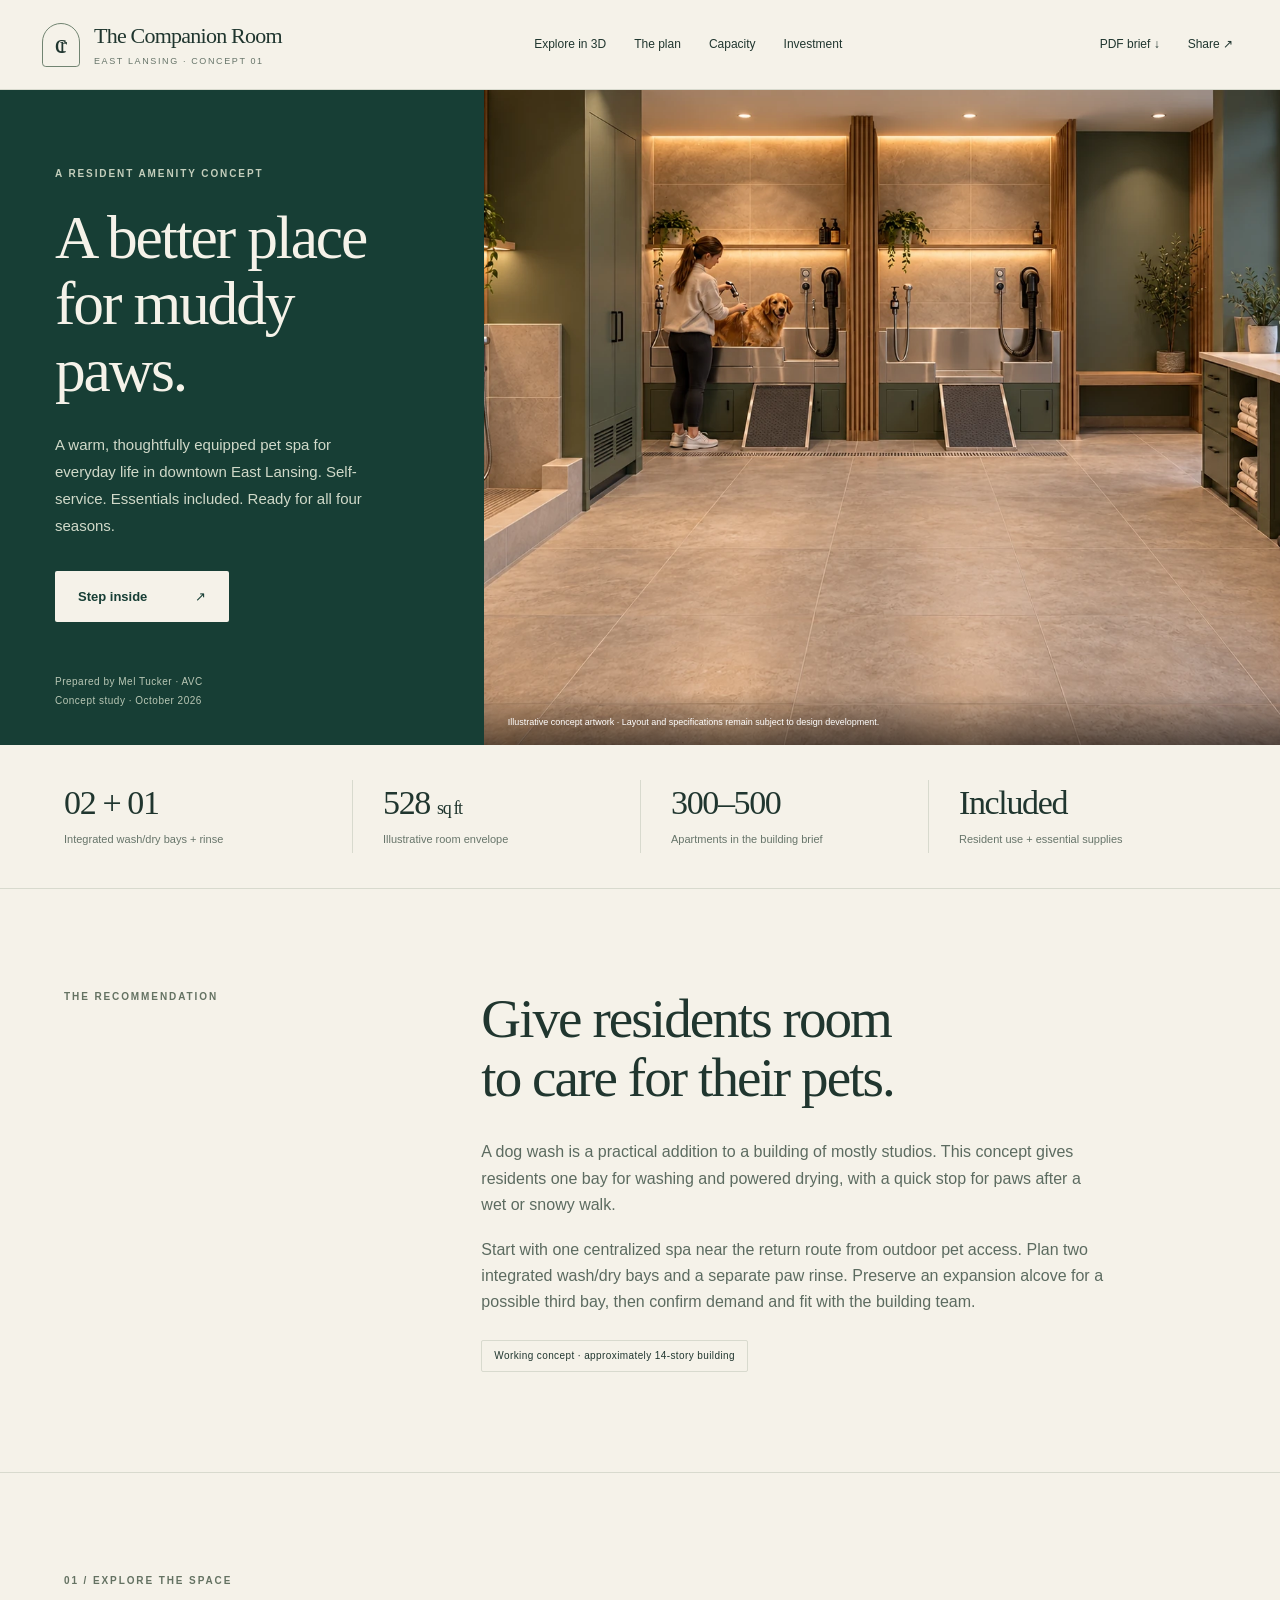
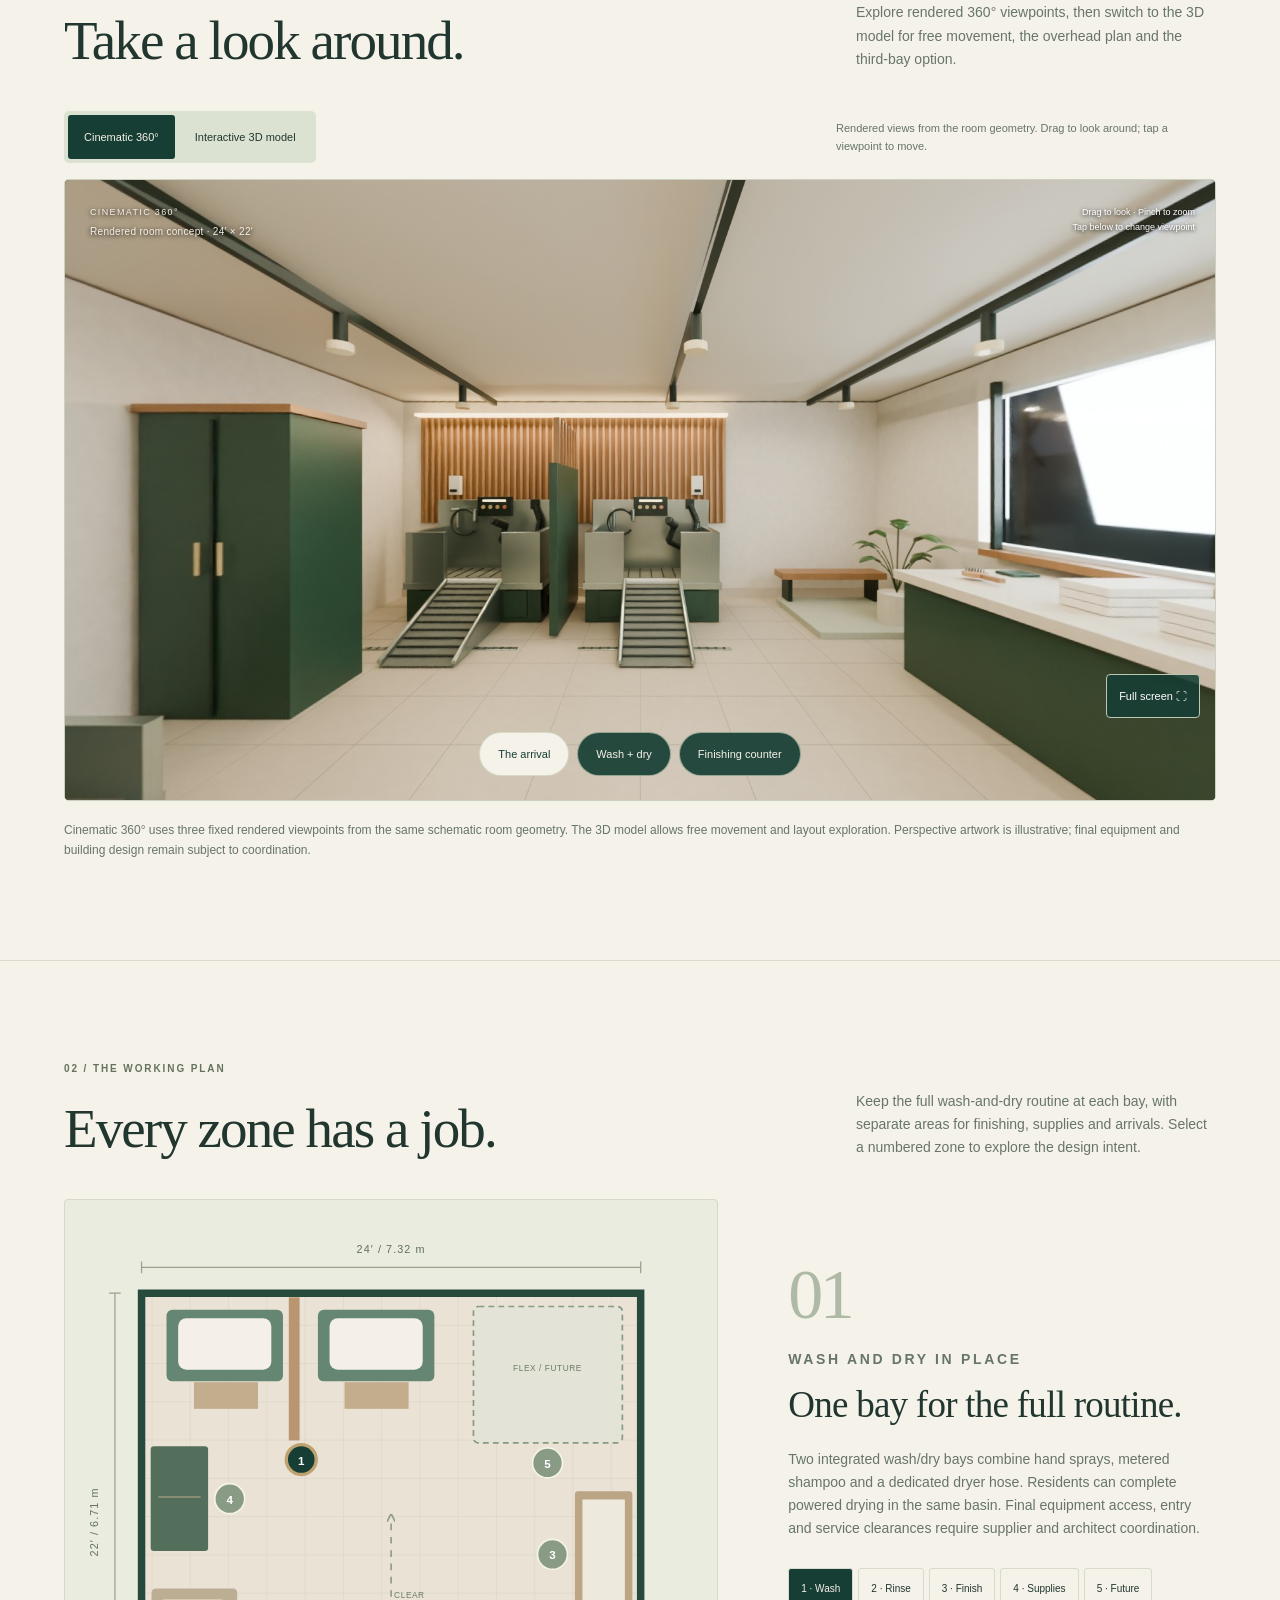
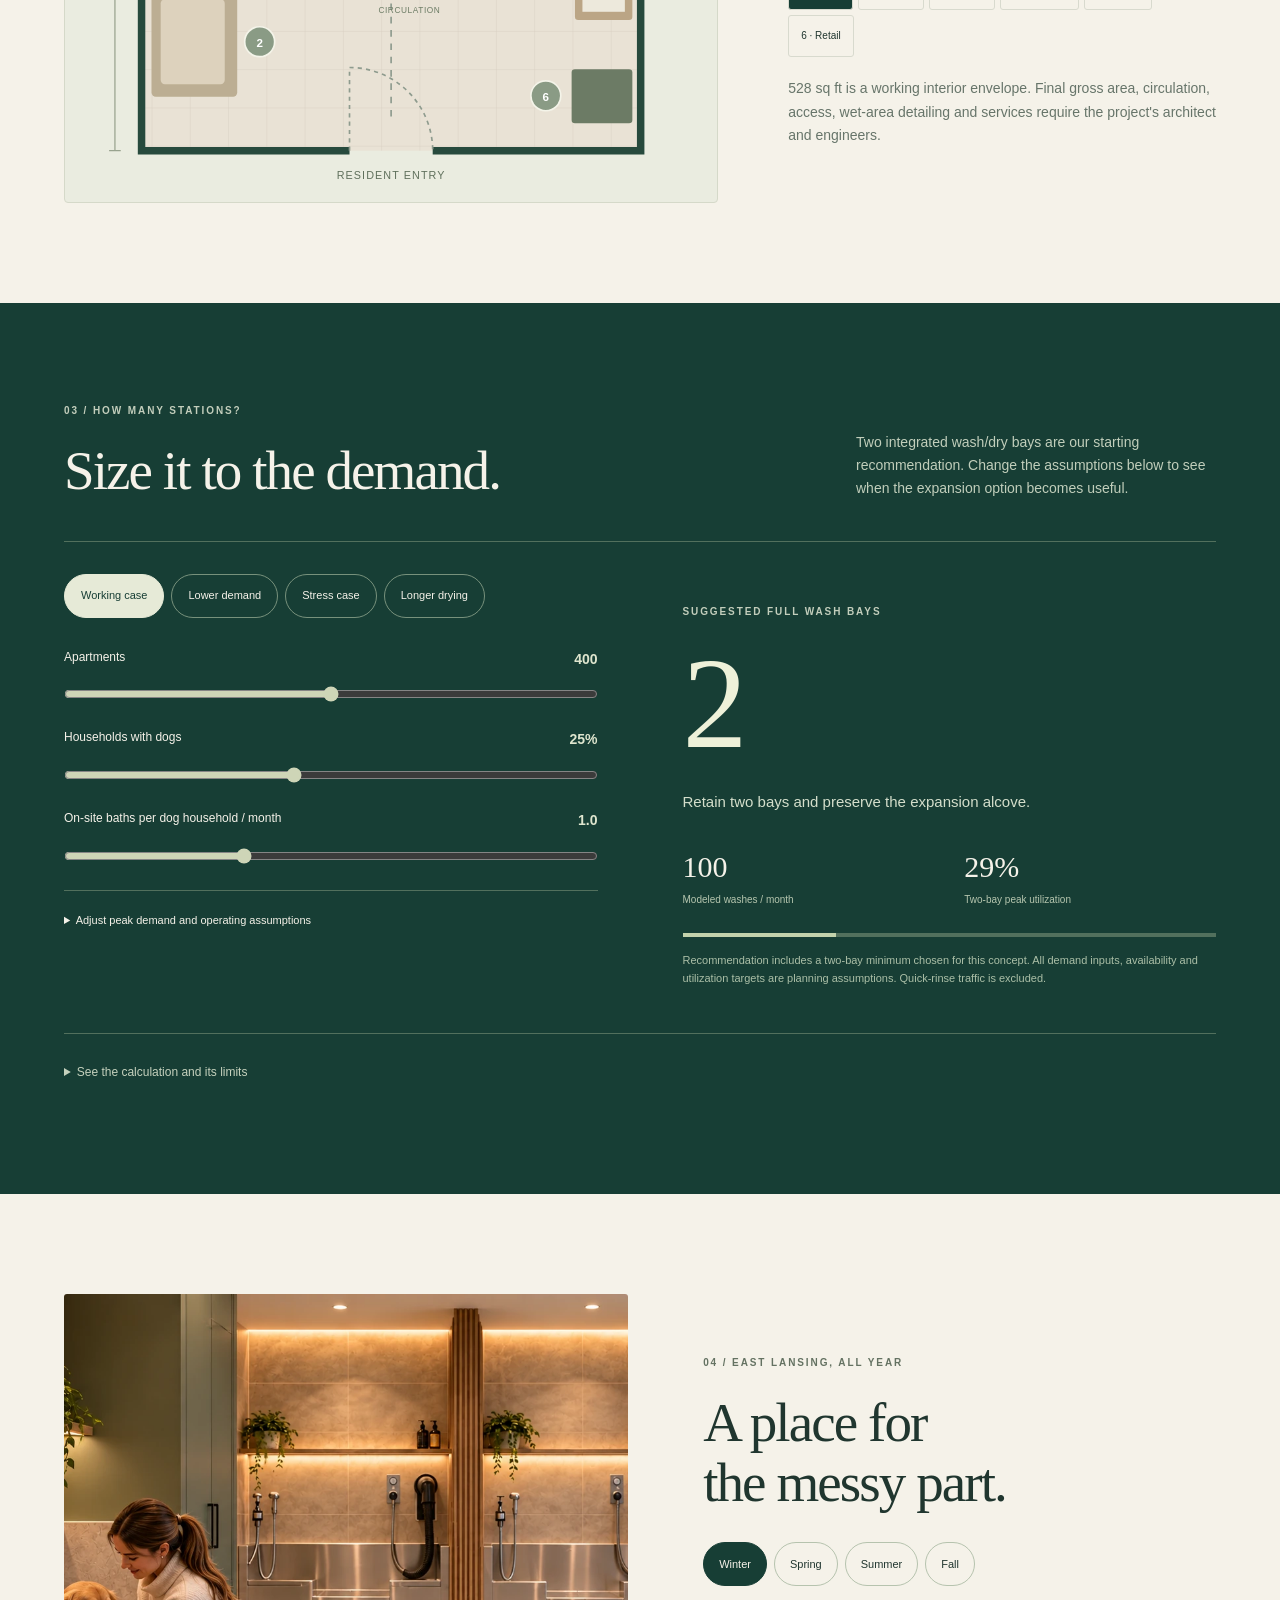
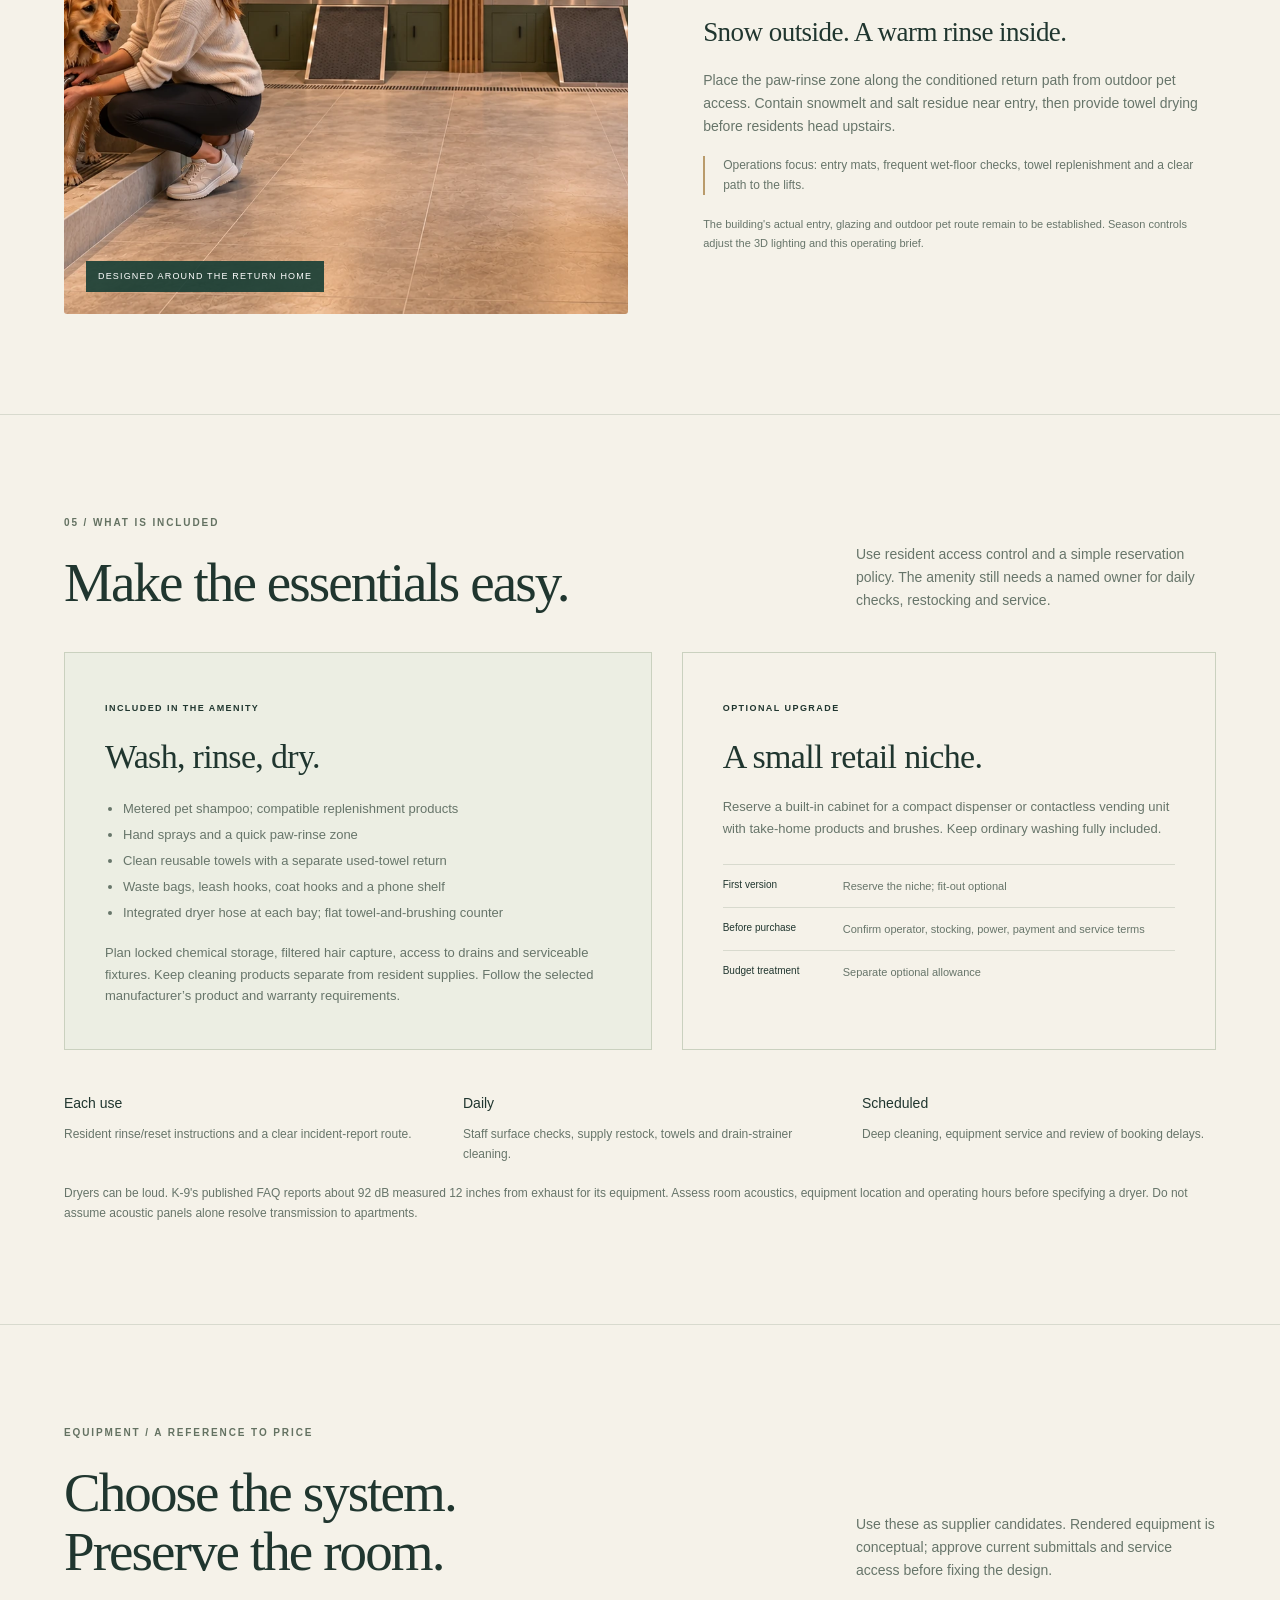
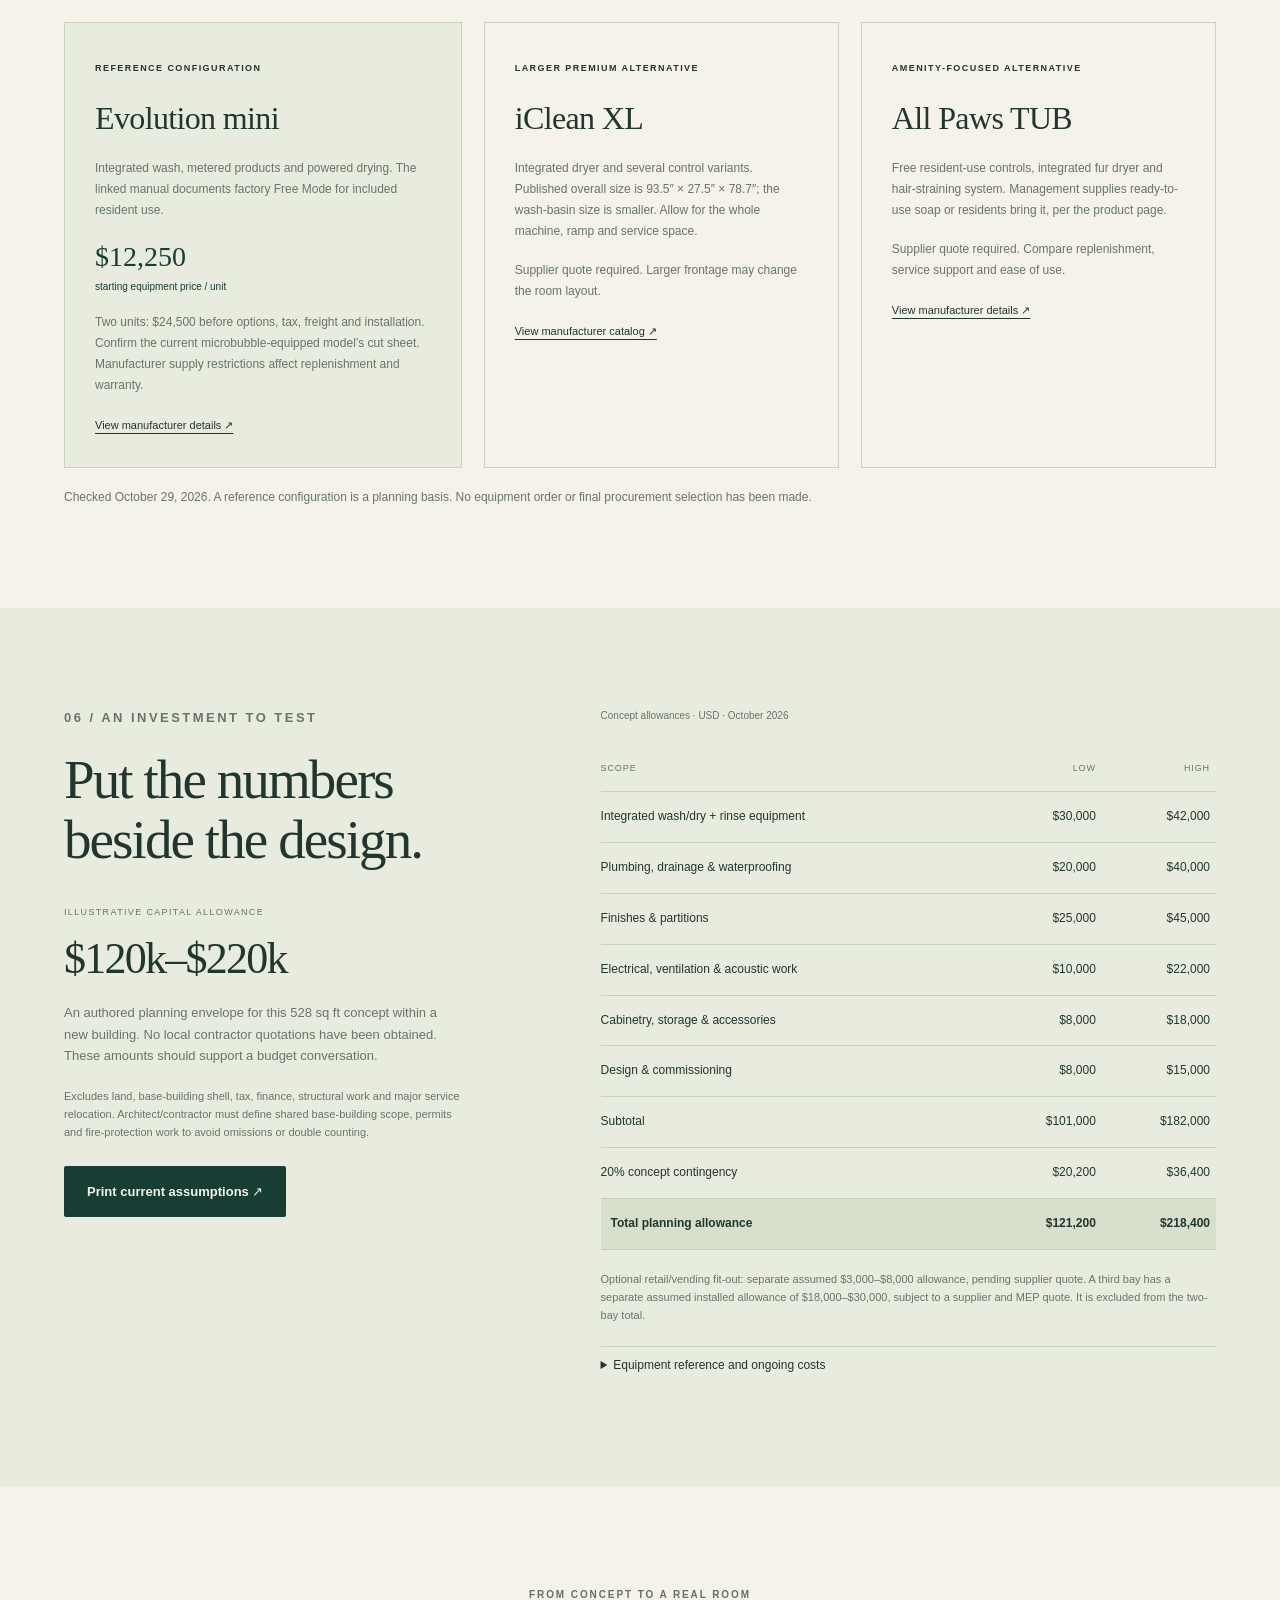
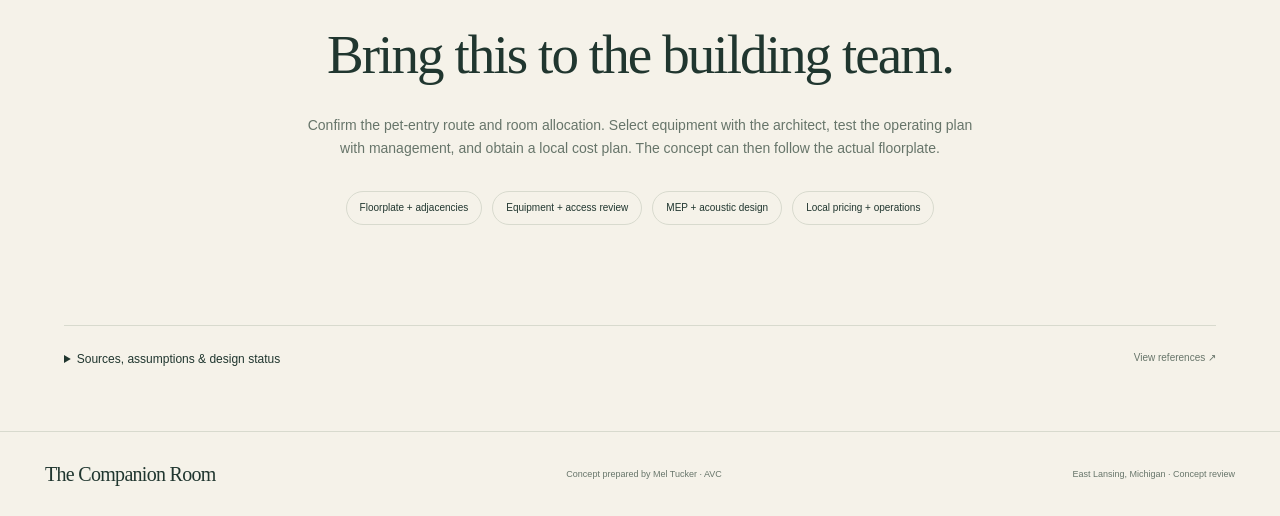
==== index.html @ 199bf1cc "Publish integrated pet-spa concept and cinematic mobile tour [skip ci]" ====
<!doctype html>
<html lang="en">
<head>
  <meta charset="utf-8"><meta name="viewport" content="width=device-width,initial-scale=1">
  <title>The Companion Room | East Lansing pet spa concept</title>
  <meta name="description" content="A premium self-service resident pet spa concept for downtown East Lansing. Explore a 3D room, layout, operating plan and transparent capacity assumptions.">
  <link rel="canonical" href="https://meltckr.github.io/the-companion-room/">
  <meta name="theme-color" content="#173e35">
  <meta property="og:type" content="website">
  <meta property="og:site_name" content="The Companion Room · AVC">
  <meta property="og:title" content="The Companion Room | A premium resident pet spa">
  <meta property="og:description" content="Step inside an East Lansing pet-spa concept. Explore the cinematic tour, integrated wash-and-dry bays, amenities and investment plan.">
  <meta property="og:url" content="https://meltckr.github.io/the-companion-room/">
  <meta property="og:image" content="https://meltckr.github.io/the-companion-room/assets/companion-room-og.jpg">
  <meta property="og:image:secure_url" content="https://meltckr.github.io/the-companion-room/assets/companion-room-og.jpg">
  <meta property="og:image:type" content="image/jpeg">
  <meta property="og:image:width" content="1200">
  <meta property="og:image:height" content="630">
  <meta property="og:image:alt" content="The Companion Room: a premium resident pet spa, with a warm forest-green and stone interior concept. Prepared by Mel Tucker, AVC.">
  <meta name="twitter:card" content="summary_large_image">
  <meta name="twitter:title" content="The Companion Room | A premium resident pet spa">
  <meta name="twitter:description" content="A cinematic tour of a premium East Lansing pet-spa concept. Integrated wash-and-dry, thoughtful amenities and a clear investment plan.">
  <meta name="twitter:image" content="https://meltckr.github.io/the-companion-room/assets/companion-room-og.jpg">
  <meta name="twitter:image:alt" content="The Companion Room pet-spa concept by Mel Tucker, AVC.">
  <link rel="icon" href="data:image/svg+xml,%3Csvg xmlns='http://www.w3.org/2000/svg' viewBox='0 0 32 32'%3E%3Crect width='32' height='32' rx='8' fill='%23173e35'/%3E%3Cpath d='M8 23Q16 5 24 23' fill='none' stroke='%23f5f2e9' stroke-width='3'/%3E%3C/svg%3E">
  <link rel="stylesheet" href="style.css"><script type="module" src="app.mjs"></script>
</head>
<body>
<a class="skip" href="#main">Skip to content</a>
<header class="masthead"><a class="brand" href="#"><span class="brand-icon" aria-hidden="true">c<span>r</span></span><span>The Companion Room<small>EAST LANSING · CONCEPT 01</small></span></a><nav aria-label="Main"><a href="#tour">Explore in 3D</a><a href="#layout">The plan</a><a href="#capacity">Capacity</a><a href="#investment">Investment</a></nav><div class="header-actions"><a class="plain pdf-link" href="The-Companion-Room-Concept-Brief.pdf" download>PDF brief ↓</a><button class="plain share-action" type="button">Share ↗</button></div></header>
<main id="main">
<section class="hero" aria-labelledby="hero-title"><div class="hero-copy"><p class="eyebrow light">A RESIDENT AMENITY CONCEPT</p><h1 id="hero-title">A better place<br>for muddy paws.</h1><p class="hero-description">A warm, thoughtfully equipped pet spa for everyday life in downtown East Lansing. Self-service. Essentials included. Ready for all four seasons.</p><a class="button cream" href="#tour">Step inside <span aria-hidden="true">↗</span></a><p class="hero-foot">Prepared by Mel Tucker · AVC<br>Concept study · October 2026</p></div><figure class="hero-image"><img src="assets/spa-hero-v2.webp" alt="Illustrative pet spa interior with two wash bays, a low paw rinse, forest-green cabinets and a separate towel-and-brushing counter." fetchpriority="high"><figcaption>Illustrative concept artwork · Layout and specifications remain subject to design development.</figcaption></figure></section>
<section class="facts" aria-label="Concept at a glance"><div><strong>02 + 01</strong><span>Integrated wash/dry bays + rinse</span></div><div><strong>528 <small>sq ft</small></strong><span>Illustrative room envelope</span></div><div><strong>300–500</strong><span>Apartments in the building brief</span></div><div><strong>Included</strong><span>Resident use + essential supplies</span></div></section>
<section class="intro section"><p class="eyebrow">THE RECOMMENDATION</p><div><h2>Give residents room<br>to care for their pets.</h2><p>A dog wash is a practical addition to a building of mostly studios. This concept gives residents one bay for washing and powered drying, with a quick stop for paws after a wet or snowy walk.</p><p>Start with one centralized spa near the return route from outdoor pet access. Plan two integrated wash/dry bays and a separate paw rinse. Preserve an expansion alcove for a possible third bay, then confirm demand and fit with the building team.</p><span class="tag">Working concept · approximately 14-story building</span></div></section>
<section class="tour-section section" id="tour" aria-labelledby="tour-title"><div class="section-heading"><div><p class="eyebrow">01 / EXPLORE THE SPACE</p><h2 id="tour-title">Take a look around.</h2></div><p>Explore rendered 360° viewpoints, then switch to the 3D model for free movement, the overhead plan and the third-bay option.</p></div><div class="tour-mode-header"><div class="quality-buttons" role="group" aria-label="Tour mode"><button class="active" data-quality="cinematic" aria-pressed="true">Cinematic 360°</button><button data-quality="model" aria-pressed="false">Interactive 3D model</button></div><p id="mode-explanation">Rendered views from the room geometry. Drag to look around; tap a viewpoint to move.</p></div><div class="viewer-shell"><div class="cinema-wrap"><canvas id="cinema-canvas" tabindex="0" aria-label="Cinematic 360-degree room panorama. Drag or use focused arrow keys to look around. Select a viewpoint to move to another rendered location."></canvas><div class="cinema-status" id="cinema-status" role="status">Rendering a first impression…</div><div class="cinema-stamp">CINEMATIC 360°<span>Rendered room concept · 24′ × 22′</span></div><span class="cinema-note">Drag to look · Pinch to zoom<br>Tap below to change viewpoint</span><div class="cinema-controls" role="group" aria-label="Rendered viewpoint"><button class="active" data-cinema-view="entrance" aria-pressed="true">The arrival</button><button data-cinema-view="wash" aria-pressed="false">Wash + dry</button><button data-cinema-view="dry" aria-pressed="false">Finishing counter</button></div><button class="cinema-fullscreen" id="cinema-fullscreen">Full screen ⛶</button></div><div class="viewer-toolbar hidden"><div class="view-buttons" role="group" aria-label="Camera view"><button class="active" data-view="overview" aria-pressed="true">Room overview</button><button data-view="entrance" aria-pressed="false">Step inside</button><button data-view="wash" aria-pressed="false">Wash bays</button><button data-view="dry" aria-pressed="false">Towel counter</button><button data-view="plan" aria-pressed="false">Overhead</button></div><button id="save-view" class="viewer-save" disabled>Save view ↓</button></div><div class="canvas-wrap hidden"><canvas id="spa-canvas" tabindex="0" aria-label="Interactive pet spa model. Drag to orbit in overview; select Step inside for an interior view. With canvas focused, use arrow keys or W A S D to move in interior mode." aria-describedby="viewer-help"></canvas><div class="viewer-status" id="viewer-status" role="status">Preparing your room…</div><div class="walk-controls hidden" role="group" aria-label="Move inside the room"><button data-walk="ArrowUp" aria-label="Move forward">↑</button><button data-walk="ArrowLeft" aria-label="Move left">←</button><button data-walk="ArrowDown" aria-label="Move backward">↓</button><button data-walk="ArrowRight" aria-label="Move right">→</button></div><div class="model-stamp">LIVE 3D CONCEPT<span>24′ × 22′ · geometry study</span></div><div class="viewer-hint" id="viewer-help">Drag to look · Scroll to zoom · Interior: focus model, then arrow keys / WASD</div></div><div class="viewer-footer hidden"><label class="toggle"><input type="checkbox" id="future-bay"><span>Explore a third wash bay</span></label><span id="bay-note">Two integrated bays + flexible expansion alcove</span><button id="fullscreen" class="plain">Full screen ⛶</button></div></div><p class="fine">Cinematic 360° uses three fixed rendered viewpoints from the same schematic room geometry. The 3D model allows free movement and layout exploration. Perspective artwork is illustrative; final equipment and building design remain subject to coordination.</p></section>
<section class="section plan-section" id="layout"><div class="section-heading"><div><p class="eyebrow">02 / THE WORKING PLAN</p><h2>Every zone has a job.</h2></div><p>Keep the full wash-and-dry routine at each bay, with separate areas for finishing, supplies and arrivals. Select a numbered zone to explore the design intent.</p></div><div class="plan-grid"><div class="plan-frame"><svg id="floorplan" viewBox="0 0 760 700" role="img" aria-labelledby="plan-title plan-desc"><title id="plan-title">Concept plan: 24 feet wide by 22 feet deep</title><desc id="plan-desc">Two integrated wash/dry bays at the back, reserve third bay back right, paw rinse front left, cleaning cabinet left middle, towel-and-brushing counter right middle and optional retail niche front right. Entrance centered at front. Dimensions are conceptual.</desc><defs><pattern id="tiles" width="46" height="46" patternUnits="userSpaceOnUse"><rect width="46" height="46" fill="#e9e2d5"/><path d="M46 0H0V46" fill="none" stroke="#d6cebf" stroke-width="1"/></pattern><marker id="arrow" viewBox="0 0 10 10" refX="5" refY="5" markerWidth="5" markerHeight="5" orient="auto-start-reverse"><path d="M0 0L10 5L0 10" fill="none" stroke="#8e9b8e" stroke-width="2"/></marker></defs><path d="M80 69H680M80 62V76M680 62V76" class="dimension"/><text x="380" y="52" text-anchor="middle" class="dim-text">24′  /  7.32 m</text><path d="M48 100V650M41 100H55M41 650H55" class="dimension"/><text transform="translate(28 375) rotate(-90)" text-anchor="middle" class="dim-text">22′  /  6.71 m</text><rect x="80" y="100" width="600" height="550" fill="url(#tiles)"/><path d="M330 650H80V100H680V650H430" fill="none" stroke="#274a3d" stroke-width="9"/><path d="M330 650V550A100 100 0 0 1 430 650" fill="none" stroke="#8e9b8e" stroke-width="2" stroke-dasharray="5 5"/><text x="380" y="684" text-anchor="middle" class="dim-text">RESIDENT ENTRY</text>
<g class="zone selected" data-zone="wash" tabindex="0" role="button" aria-label="Zone 1, two full wash bays"><rect x="110" y="120" width="140" height="86" rx="7" fill="#668674"/><rect x="124" y="130" width="112" height="62" rx="10" fill="#f4f0e7"/><rect x="292" y="120" width="140" height="86" rx="7" fill="#668674"/><rect x="306" y="130" width="112" height="62" rx="10" fill="#f4f0e7"/><rect x="257" y="105" width="13" height="172" fill="#ba9670"/><rect x="143" y="207" width="77" height="32" fill="#c4ad8d"/><rect x="324" y="207" width="77" height="32" fill="#c4ad8d"/><circle cx="272" cy="300" r="18"/><text x="272" y="306">1</text></g>
<g class="zone" data-zone="future" tabindex="0" role="button" aria-label="Zone 5, flexible alcove or future third bay"><rect id="future-plan" x="479" y="116" width="179" height="164" rx="6" fill="#e3e4d7" stroke="#879a82" stroke-width="2" stroke-dasharray="7 5"/><text class="plan-label" x="568" y="193">FLEX / FUTURE</text><circle cx="568" cy="304" r="18"/><text x="568" y="310">5</text></g>
<g class="zone" data-zone="supplies" tabindex="0" role="button" aria-label="Zone 4, locked cleaning and supplies"><rect x="91" y="284" width="69" height="126" rx="4" fill="#536f5c"/><path d="M100 345H151" stroke="#cfb793"/><circle cx="186" cy="347" r="18"/><text x="186" y="353">4</text></g>
<g class="zone" data-zone="rinse" tabindex="0" role="button" aria-label="Zone 2, low paw rinse near entry"><rect x="92" y="455" width="103" height="130" rx="5" fill="#bcae93"/><rect x="103" y="468" width="77" height="102" rx="5" fill="#ddd2bd"/><circle cx="222" cy="519" r="18"/><text x="222" y="525">2</text></g>
<g class="zone" data-zone="dry" tabindex="0" role="button" aria-label="Zone 3, towel and brushing counter"><rect x="601" y="338" width="69" height="155" rx="4" fill="#bba585"/><rect x="610" y="348" width="51" height="135" fill="#ede9dc"/><circle cx="574" cy="414" r="18"/><text x="574" y="420">3</text></g>
<g class="zone" data-zone="retail" tabindex="0" role="button" aria-label="Zone 6, optional supplies retail niche"><rect x="597" y="552" width="73" height="65" rx="4" fill="#6c7b65"/><circle cx="566" cy="584" r="18"/><text x="566" y="590">6</text></g><path d="M380 609V370" stroke="#8e9b8e" stroke-width="2" stroke-dasharray="8 8" marker-end="url(#arrow)"/><text class="plan-label" x="402" y="467">CLEAR</text><text class="plan-label" x="402" y="485">CIRCULATION</text></svg></div><div class="zone-description" aria-live="polite"><span id="zone-number" class="large-number">01</span><p class="eyebrow" id="zone-kicker">WASH AND DRY IN PLACE</p><h3 id="zone-title">One bay for the full routine.</h3><p id="zone-body">Two integrated wash/dry bays combine hand sprays, metered shampoo and a dedicated dryer hose. Residents can complete powered drying in the same basin. Final equipment access, entry and service clearances require supplier and architect coordination.</p><div class="zone-selectors" role="group" aria-label="Explore plan zones"><button class="active" data-zone-button="wash" aria-pressed="true">1 · Wash</button><button data-zone-button="rinse" aria-pressed="false">2 · Rinse</button><button data-zone-button="dry" aria-pressed="false">3 · Finish</button><button data-zone-button="supplies" aria-pressed="false">4 · Supplies</button><button data-zone-button="future" aria-pressed="false">5 · Future</button><button data-zone-button="retail" aria-pressed="false">6 · Retail</button></div><p class="fine">528 sq ft is a working interior envelope. Final gross area, circulation, access, wet-area detailing and services require the project's architect and engineers.</p></div></div></section>
<section class="capacity-section section" id="capacity"><div class="section-heading"><div><p class="eyebrow light">03 / HOW MANY STATIONS?</p><h2>Size it to the demand.</h2></div><p>Two integrated wash/dry bays are our starting recommendation. Change the assumptions below to see when the expansion option becomes useful.</p></div><div class="calculator"><div class="inputs"><div class="scenario-buttons" role="group" aria-label="Demand scenarios"><button class="active" data-scenario="base" aria-pressed="true">Working case</button><button data-scenario="low" aria-pressed="false">Lower demand</button><button data-scenario="stress" aria-pressed="false">Stress case</button><button data-scenario="long" aria-pressed="false">Longer drying</button></div><label>Apartments <output for="units" id="units-value">400</output><input id="units" type="range" min="300" max="500" step="10" value="400"></label><label>Households with dogs <output for="dogShare" id="dogShare-value">25%</output><input id="dogShare" type="range" min="10" max="45" step="1" value="25"></label><label>On-site baths per dog household / month <output for="baths" id="baths-value">1.0</output><input id="baths" type="range" min="0.5" max="2" step="0.1" value="1"></label><details><summary>Adjust peak demand and operating assumptions</summary><label>Occupied cycle: wash + dry + reset <output for="cycle" id="cycle-value">45 min</output><input id="cycle" type="range" min="25" max="75" step="5" value="45"></label><label>Wash-and-dry sessions within peak hours <output for="peakShare" id="peakShare-value">60%</output><input id="peakShare" type="range" min="30" max="90" step="5" value="60"></label><label>Peak hours per week <output for="peakHours" id="peakHours-value">20 hr</output><input id="peakHours" type="range" min="8" max="30" step="1" value="20"></label><label>Equipment availability during peak hours <output for="availability" id="availability-value">90%</output><input id="availability" type="range" min="60" max="100" step="5" value="90"></label><label>Planning utilization ceiling <output for="target" id="target-value">80%</output><input id="target" type="range" min="60" max="90" step="5" value="80"></label></details></div><div class="calc-result" aria-live="polite"><p class="eyebrow light">SUGGESTED FULL WASH BAYS</p><strong id="result-bays">2</strong><p id="result-note">Retain two bays and preserve the expansion alcove.</p><div class="result-metrics"><div><b id="result-monthly">100</b><span>Modeled washes / month</span></div><div><b id="result-utilization">29%</b><span>Two-bay peak utilization</span></div></div><div class="util-track"><span id="util-fill"></span></div><p class="calc-caveat">Recommendation includes a two-bay minimum chosen for this concept. All demand inputs, availability and utilization targets are planning assumptions. Quick-rinse traffic is excluded.</p></div></div><details class="math"><summary>See the calculation and its limits</summary><p>Monthly washes = apartments × dog-household share × on-site baths per dog household. Peak washes = monthly washes × peak share. The starting 45-minute cycle assumes 15 minutes of washing, 20 of drying and 10 of arrival/reset. These are adjustable assumptions. Per-bay effective peak slots = 4.345 weeks/month × peak hours/week × 60 ÷ occupied minutes × availability. Bay count = peak washes ÷ effective slots ÷ chosen utilization ceiling, rounded up, with a two-bay concept minimum.</p><p>This is a capacity sensitivity model. It does not predict queues, arrival bursts, booking behavior, paw-rinse demand, multiple-dog patterns or resident adoption. Review pet policy and comparable property usage, then track booking delays after opening. No authoritative apartment-to-wash-bay ratio was identified in the sources reviewed.</p></details></section>
<section class="section seasons" id="seasons"><div class="season-image"><img src="assets/spa-detail-v2.webp" alt="Illustrative close-up of the winter paw-rinse zone and nearby supplies." loading="lazy" onerror="this.src='assets/spa-hero-v2.webp';this.onerror=null"><span class="image-label">DESIGNED AROUND THE RETURN HOME</span></div><div class="season-copy"><p class="eyebrow">04 / EAST LANSING, ALL YEAR</p><h2>A place for<br>the messy part.</h2><div class="season-buttons" role="group" aria-label="Season"><button class="active" data-season="winter" aria-pressed="true">Winter</button><button data-season="spring" aria-pressed="false">Spring</button><button data-season="summer" aria-pressed="false">Summer</button><button data-season="fall" aria-pressed="false">Fall</button></div><div aria-live="polite"><h3 id="season-title">Snow outside. A warm rinse inside.</h3><p id="season-body">Place the paw-rinse zone along the conditioned return path from outdoor pet access. Contain snowmelt and salt residue near entry, then provide towel drying before residents head upstairs.</p><p id="season-operation" class="season-operation">Operations focus: entry mats, frequent wet-floor checks, towel replenishment and a clear path to the lifts.</p></div><p class="fine">The building's actual entry, glazing and outdoor pet route remain to be established. Season controls adjust the 3D lighting and this operating brief.</p></div></section>
<section class="section operating" id="operations"><div class="section-heading"><div><p class="eyebrow">05 / WHAT IS INCLUDED</p><h2>Make the essentials easy.</h2></div><p>Use resident access control and a simple reservation policy. The amenity still needs a named owner for daily checks, restocking and service.</p></div><div class="operating-grid"><article class="included"><span class="label">INCLUDED IN THE AMENITY</span><h3>Wash, rinse, dry.</h3><ul><li>Metered pet shampoo; compatible replenishment products</li><li>Hand sprays and a quick paw-rinse zone</li><li>Clean reusable towels with a separate used-towel return</li><li>Waste bags, leash hooks, coat hooks and a phone shelf</li><li>Integrated dryer hose at each bay; flat towel-and-brushing counter</li></ul><p>Plan locked chemical storage, filtered hair capture, access to drains and serviceable fixtures. Keep cleaning products separate from resident supplies. Follow the selected manufacturer’s product and warranty requirements.</p></article><article class="optional"><span class="label">OPTIONAL UPGRADE</span><h3>A small retail niche.</h3><p>Reserve a built-in cabinet for a compact dispenser or contactless vending unit with take-home products and brushes. Keep ordinary washing fully included.</p><dl><div><dt>First version</dt><dd>Reserve the niche; fit-out optional</dd></div><div><dt>Before purchase</dt><dd>Confirm operator, stocking, power, payment and service terms</dd></div><div><dt>Budget treatment</dt><dd>Separate optional allowance</dd></div></dl></article></div><div class="operations-strip"><div><b>Each use</b><p>Resident rinse/reset instructions and a clear incident-report route.</p></div><div><b>Daily</b><p>Staff surface checks, supply restock, towels and drain-strainer cleaning.</p></div><div><b>Scheduled</b><p>Deep cleaning, equipment service and review of booking delays.</p></div></div><p class="fine">Dryers can be loud. K-9's published FAQ reports about 92 dB measured 12 inches from exhaust for its equipment. Assess room acoustics, equipment location and operating hours before specifying a dryer. Do not assume acoustic panels alone resolve transmission to apartments.</p></section>
<section class="section equipment" id="equipment"><div class="section-heading"><div><p class="eyebrow">EQUIPMENT / A REFERENCE TO PRICE</p><h2>Choose the system.<br>Preserve the room.</h2></div><p>Use these as supplier candidates. Rendered equipment is conceptual; approve current submittals and service access before fixing the design.</p></div><div class="equipment-grid"><article class="reference"><span class="label">REFERENCE CONFIGURATION</span><h3>Evolution mini</h3><p>Integrated wash, metered products and powered drying. The linked manual documents factory Free Mode for included resident use.</p><p class="equipment-price">$12,250 <small>starting equipment price / unit</small></p><p>Two units: $24,500 before options, tax, freight and installation. Confirm the current microbubble-equipped model’s cut sheet. Manufacturer supply restrictions affect replenishment and warranty.</p><a href="https://evolutiondogwash.com/models-and-pricing/models/mini-series/" target="_blank" rel="noopener">View manufacturer details ↗</a></article><article><span class="label">LARGER PREMIUM ALTERNATIVE</span><h3>iClean XL</h3><p>Integrated dryer and several control variants. Published overall size is 93.5″ × 27.5″ × 78.7″; the wash-basin size is smaller. Allow for the whole machine, ramp and service space.</p><p>Supplier quote required. Larger frontage may change the room layout.</p><a href="https://icleandogwash.com/gfx/pdf/iClean_Dog_Wash_Catalog.pdf" target="_blank" rel="noopener">View manufacturer catalog ↗</a></article><article><span class="label">AMENITY-FOCUSED ALTERNATIVE</span><h3>All Paws TUB</h3><p>Free resident-use controls, integrated fur dryer and hair-straining system. Management supplies ready-to-use soap or residents bring it, per the product page.</p><p>Supplier quote required. Compare replenishment, service support and ease of use.</p><a href="https://allpawspetwash.com/apw-option-c.html" target="_blank" rel="noopener">View manufacturer details ↗</a></article></div><p class="fine">Checked October 29, 2026. A reference configuration is a planning basis. No equipment order or final procurement selection has been made.</p></section>
<section class="section investment" id="investment"><div class="investment-intro"><p class="eyebrow">06 / AN INVESTMENT TO TEST</p><h2>Put the numbers<br>beside the design.</h2><p class="allowance-label">ILLUSTRATIVE CAPITAL ALLOWANCE</p><p class="investment-number">$120k–$220k</p><p>An authored planning envelope for this 528 sq ft concept within a new building. No local contractor quotations have been obtained. These amounts should support a budget conversation.</p><p class="fine">Excludes land, base-building shell, tax, finance, structural work and major service relocation. Architect/contractor must define shared base-building scope, permits and fire-protection work to avoid omissions or double counting.</p><button class="button green print">Print current assumptions ↗</button></div><div class="investment-table"><table><caption>Concept allowances · USD · October 2026</caption><thead><tr><th scope="col">Scope</th><th scope="col">Low</th><th scope="col">High</th></tr></thead><tbody><tr><th scope="row">Integrated wash/dry + rinse equipment</th><td>$30,000</td><td>$42,000</td></tr><tr><th scope="row">Plumbing, drainage & waterproofing</th><td>$20,000</td><td>$40,000</td></tr><tr><th scope="row">Finishes & partitions</th><td>$25,000</td><td>$45,000</td></tr><tr><th scope="row">Electrical, ventilation & acoustic work</th><td>$10,000</td><td>$22,000</td></tr><tr><th scope="row">Cabinetry, storage & accessories</th><td>$8,000</td><td>$18,000</td></tr><tr><th scope="row">Design & commissioning</th><td>$8,000</td><td>$15,000</td></tr><tr class="subtotal"><th scope="row">Subtotal</th><td>$101,000</td><td>$182,000</td></tr><tr><th scope="row">20% concept contingency</th><td>$20,200</td><td>$36,400</td></tr><tr class="total"><th scope="row">Total planning allowance</th><td>$121,200</td><td>$218,400</td></tr></tbody></table><p class="fine">Optional retail/vending fit-out: separate assumed $3,000–$8,000 allowance, pending supplier quote. A third bay has a separate assumed installed allowance of $18,000–$30,000, subject to a supplier and MEP quote. It is excluded from the two-bay total.</p><details><summary>Equipment reference and ongoing costs</summary><p>Evolution lists the mini at $12,250 starting equipment price when checked October 29, 2026. Two reference units start at $24,500 before options, freight, tax or installation. The $30,000–$42,000 equipment allowance also reserves an assumed amount for paw rinse and accessories. Obtain a complete supplier quotation.</p><p>Illustrative monthly operating scenario: 20 incremental staff hours × $30 loaded hourly cost = $600; consumables $200; laundry $150; utilities/service reserve $150. Total $1,100/month, or $2.75 per apartment at 400 units. Every input is an assumption; obtain staffing and service quotes. Supplies and laundering are recurrent obligations.</p></details></div></section>
<section class="section next"><p class="eyebrow">FROM CONCEPT TO A REAL ROOM</p><h2>Bring this to the building team.</h2><p>Confirm the pet-entry route and room allocation. Select equipment with the architect, test the operating plan with management, and obtain a local cost plan. The concept can then follow the actual floorplate.</p><div class="next-tags"><span>Floorplate + adjacencies</span><span>Equipment + access review</span><span>MEP + acoustic design</span><span>Local pricing + operations</span></div></section>
<section class="sources section"><details><summary>Sources, assumptions & design status <span>View references ↗</span></summary><div class="source-content"><p>Research checked October 29, 2026. The building facts come from the project brief and remain unverified. Station count, room area, costs, use patterns and proposed features are concept recommendations or assumptions.</p><ol><li><a href="https://roemanayunkapts.com/amenities/pet-friendly/" target="_blank" rel="noopener">The Roe at Manayunk — official pet amenities</a>. Precedent for distinct washing and grooming/drying functions.</li><li><a href="https://evolutiondogwash.com/models-and-pricing/models/mini-series/" target="_blank" rel="noopener">Evolution mini — reference integrated system</a>. Starting equipment price $12,250; integrated dryer and microbubble technology. Factory-warranty terms require manufacturer-approved supply products. Obtain a current quotation.</li><li><a href="https://evolutiondogwash.com/wp-content/uploads/2024/03/mini-Owners-Manual-final-March-2024-R-4.1-.pdf" target="_blank" rel="noopener">Evolution mini — March 2024 manual</a>. The linked manual documents Free Mode, nominal 66″ × 54″ × 24″ cabinet dimensions and a suggested 7′ × 7′ operating space. Its utility requirements apply to that product. Manual connection details require manufacturer confirmation.</li><li><a href="https://k-9dryers.com/pages/get-support" target="_blank" rel="noopener">K-9 Dryers — official support FAQ</a>. Manufacturer noise measurement and installation considerations.</li><li><a href="https://www.cityofeastlansing.com/1013/Snow-Removal" target="_blank" rel="noopener">City of East Lansing — snow removal</a>. Local snow/ice management context.</li><li><a href="https://www.access-board.gov/ada/guides/chapter-3-clear-floor-or-ground-space-and-turning-space/" target="_blank" rel="noopener">U.S. Access Board — clear floor and turning space</a>. General design reference; applicable scoping and complete compliance require professional review.</li><li><a href="https://icleandogwash.com/gfx/pdf/iClean_Dog_Wash_Catalog.pdf" target="_blank" rel="noopener">iClean manufacturer catalog</a>. XL overall dimensions 93.5″ × 27.5″ × 78.7″; basin dimensions are smaller. Confirm the complete variant and footprint.</li><li><a href="https://allpawspetwash.com/apw-option-c.html" target="_blank" rel="noopener">All Paws TUB–Amenity</a>. Free resident-use configuration, dryer and hair straining; obtain a current equipment quote.</li></ol><p>The 3D model, plan and images communicate a concept. They are unsuitable for permitting or construction. Equipment geometry and animal entry ramps are schematic; final equipment selection must resolve accessible operating positions, entry, service access and clearances. AI-generated perspective artwork may vary from the dimensional model in details.</p></div></details></section>
</main><footer><a class="brand" href="#">The Companion Room</a><span>Concept prepared by Mel Tucker · AVC</span><span>East Lansing, Michigan · Concept review</span></footer>
<div class="toast" id="share-status" role="status" aria-live="polite"></div>
</body></html>
---- style.css ----
@charset "UTF-8";
:root{--cream:#f5f2e9;--white:#fffcf5;--green:#173e35;--ink:#20362f;--muted:#67756a;--line:#d8dace;--gold:#b99b6b;--serif:Georgia,'Times New Roman',serif;--sans:-apple-system,BlinkMacSystemFont,'Segoe UI',sans-serif}*{box-sizing:border-box}html{scroll-behavior:smooth;scroll-padding-top:88px}body{margin:0;background:var(--cream);color:var(--ink);font:16px/1.65 var(--sans)}button,input{font:inherit}button,a,input{ -webkit-tap-highlight-color:transparent}button{cursor:pointer}a{color:inherit}button:focus-visible,a:focus-visible,input:focus-visible,summary:focus-visible,.zone:focus-visible,canvas:focus-visible{outline:3px solid #c49c53;outline-offset:5px}button:disabled{opacity:.45;cursor:default}h1,h2,h3,p,figure{margin:0}h1,h2,h3{font-family:var(--serif);font-weight:400;line-height:1.08;letter-spacing:-.035em}h2{font-size:clamp(36px,4.3vw,62px)}h3{font-size:31px;letter-spacing:-.02em}p+p{margin-top:18px}.eyebrow{font-size:10px;letter-spacing:.19em;font-weight:650;margin-bottom:23px;color:#647262;line-height:1.5}.eyebrow.light{color:#c3cebc}.fine{font-size:12px;line-height:1.65;color:var(--muted);margin-top:20px}.section{max-width:1440px;padding:100px 64px;margin:auto}.skip{position:fixed;top:-100px;left:12px;background:var(--green);color:white;padding:10px;z-index:100}.skip:focus{top:10px}.masthead{height:90px;padding:0 42px;display:flex;align-items:center;justify-content:space-between;border-bottom:1px solid var(--line);gap:20px;background:var(--cream)}.brand{display:flex;align-items:center;gap:14px;text-decoration:none;font-family:var(--serif);font-size:22px;letter-spacing:-.035em;line-height:1.2}.brand small{display:block;font:9px var(--sans);letter-spacing:.18em;margin-top:6px;color:var(--muted)}.brand-icon{width:38px;height:44px;border:1px solid #718471;border-radius:20px 20px 4px 4px;display:flex;align-items:center;justify-content:center;font-size:27px;letter-spacing:-7px;padding-right:7px;line-height:1}.brand-icon span{font-size:22px}.masthead nav{display:flex;gap:28px;font-size:12px}.masthead nav a{text-decoration:none}.masthead nav a:hover{text-decoration:underline;text-underline-offset:5px}.plain{background:none;border:0;color:inherit;font-size:12px;padding:12px 5px}.button{display:inline-flex;gap:48px;align-items:center;justify-content:space-between;border:0;text-decoration:none;border-radius:2px;padding:15px 23px;font-size:13px;font-weight:550;min-height:50px}.button.cream{background:var(--cream);color:var(--green)}.button.green{background:var(--green);color:var(--cream)}.hero{display:grid;grid-template-columns:minmax(390px,.82fr) 1.35fr;min-height:650px}.hero-copy{background:var(--green);color:var(--cream);padding:76px 55px 35px;display:flex;flex-direction:column;align-items:flex-start}.hero h1{font-size:clamp(47px,4.8vw,76px)}.hero-description{max-width:330px;color:#d0d9c9;font-size:15px;line-height:1.8;margin-top:28px;margin-bottom:32px}.hero-foot{margin-top:auto;padding-top:50px;font-size:10px;letter-spacing:.05em;color:#b9c7b5;line-height:1.9}.hero-image{position:relative;min-height:650px;overflow:hidden;background:#777b65}.hero-image img{height:100%;width:100%;object-fit:cover;object-position:49% center;position:absolute}.hero-image figcaption{position:absolute;bottom:0;left:0;right:0;padding:24px 24px 16px;color:#fff;font-size:9px;background:linear-gradient(transparent,#0008);line-height:1.5}.facts{display:grid;grid-template-columns:repeat(4,1fr);padding:35px 64px;border-bottom:1px solid var(--line);max-width:1440px;margin:auto}.facts div{padding:4px 30px;border-left:1px solid var(--line)}.facts div:first-child{padding-left:0;border:0}.facts strong{display:block;font:34px var(--serif);letter-spacing:-.04em}.facts small{font-size:18px}.facts span{display:block;font-size:11px;margin-top:8px;color:var(--muted)}.intro{display:grid;grid-template-columns:1fr 2fr;gap:50px;border-bottom:1px solid var(--line)}.intro>div{max-width:740px}.intro h2{margin-bottom:32px}.intro p:not(.eyebrow){max-width:625px;color:#5c6b60;font-size:16px}.tag{display:inline-block;margin-top:24px;font-size:10px;letter-spacing:.04em;padding:7px 12px;border:1px solid var(--line);border-radius:2px}.section-heading{display:flex;justify-content:space-between;align-items:flex-end;gap:65px;margin-bottom:40px}.section-heading>p{font-size:14px;max-width:360px;color:var(--muted)}.viewer-shell{background:#e1dfd2;border:1px solid #cbd1c1;border-radius:5px;overflow:hidden}.viewer-toolbar{display:flex;justify-content:space-between;align-items:center;padding:12px 16px;gap:12px;background:#ebece1}.view-buttons{display:flex;gap:4px;flex-wrap:wrap}.view-buttons button,.viewer-save,.zone-selectors button{border:1px solid transparent;background:transparent;color:var(--ink);padding:9px 12px;font-size:11px;border-radius:3px;min-height:42px}.view-buttons button.active,.zone-selectors button.active{background:var(--green);color:var(--cream)}.view-buttons button:hover,.zone-selectors button:hover{border-color:var(--green)}.viewer-save{border-color:#c0c7b6;white-space:nowrap}.canvas-wrap{height:560px;position:relative;background:radial-gradient(ellipse at center,#e2dfce,#babfb2)}#spa-canvas{width:100%;height:100%;display:block;touch-action:none;cursor:grab}#spa-canvas:active{cursor:grabbing}.viewer-status{position:absolute;inset:0;display:flex;align-items:center;justify-content:center;font-size:13px;padding:30px;text-align:center;background:#dbe0d5;z-index:3}.viewer-status.hidden{display:none}.viewer-status.error{background:#e6e4d5}.model-stamp{position:absolute;top:24px;left:26px;font-size:9px;letter-spacing:.16em;pointer-events:none;color:#244637}.model-stamp span{display:block;letter-spacing:.04em;font-size:10px;margin-top:4px;color:#5e6f5e}.viewer-hint{position:absolute;bottom:18px;left:20px;right:20px;text-align:center;font-size:10px;background:#f5f2e9d9;border:1px solid #c1c8b2;max-width:560px;margin:auto;padding:7px 13px;border-radius:30px;pointer-events:none}.viewer-footer{display:flex;justify-content:space-between;align-items:center;gap:16px;padding:10px 20px;font-size:11px;background:#ebece1}.toggle{display:flex;gap:10px;align-items:center;cursor:pointer;min-height:44px}.toggle input{accent-color:var(--green);width:18px;height:18px}.viewer-footer>span{color:var(--muted);font-size:10px}.viewer-shell:fullscreen{width:100vw;height:100vh}.viewer-shell:fullscreen .canvas-wrap{height:calc(100vh - 134px)}.plan-section{border-top:1px solid var(--line)}.plan-grid{display:grid;grid-template-columns:1.3fr .85fr;gap:70px;align-items:center}.plan-frame{background:#eaece0;border:1px solid #d5d9c9;padding:10px;border-radius:4px}.plan-frame svg{display:block;width:100%;height:auto}.dimension{stroke:#99a38f;stroke-width:1.5}.dim-text{fill:#60705c;font:13px var(--sans);letter-spacing:.1em}.plan-label{font:10px var(--sans);letter-spacing:.07em;fill:#6c7c65;text-anchor:middle}.zone{cursor:pointer;transition:opacity .2s}.zone circle{fill:#8a9b85;stroke:#f4f4e9;stroke-width:2}.zone>text:not(.plan-label){fill:white;text-anchor:middle;font:14px var(--sans);font-weight:600}.zone.selected circle,.zone:hover circle,.zone:focus-visible circle{fill:#173e35;stroke:#bfa270;stroke-width:4}.zone-description .large-number{font:70px var(--serif);color:#afbaa6;letter-spacing:-.05em}.zone-description .eyebrow{margin-top:14px;margin-bottom:15px}.zone-description h3{margin-bottom:23px;font-size:37px}.zone-description>p{font-size:14px;color:var(--muted)}.zone-selectors{display:flex;gap:5px;flex-wrap:wrap;margin-top:28px}.zone-selectors button{border-color:var(--line);font-size:10px}.capacity-section{background:var(--green);color:var(--cream);max-width:none;padding-left:max(64px,calc((100vw - 1312px)/2));padding-right:max(64px,calc((100vw - 1312px)/2))}.capacity-section .section-heading>p{color:#c1cebb}.calculator{display:grid;grid-template-columns:1fr 1fr;border-top:1px solid #52705d;padding-top:32px;gap:85px}.scenario-buttons{display:flex;gap:7px;margin-bottom:30px;flex-wrap:wrap}.scenario-buttons button,.season-buttons button{border:1px solid #77917c;border-radius:30px;color:var(--cream);background:none;padding:10px 16px;font-size:11px;min-height:44px}.scenario-buttons button.active{background:#e6ead7;color:var(--green);border-color:#e6ead7}.inputs label{display:block;font-size:12px;margin-bottom:24px;position:relative}.inputs output{float:right;color:#dee5ce;font-size:14px;font-weight:550;padding-left:10px}.inputs input[type=range]{display:block;width:100%;margin:17px 0 0;accent-color:#ced5b7;cursor:pointer;height:20px}.inputs details{border-top:1px solid #52705d;padding-top:12px}.inputs details label:first-of-type{margin-top:22px}.inputs details summary{font-size:11px}.calc-result{padding:30px 0 10px;display:flex;flex-direction:column;justify-content:center;align-items:flex-start}.calc-result>strong{font:130px/.95 var(--serif);letter-spacing:-.08em;color:#eef1d9;margin-bottom:25px}.calc-result>p:not(.eyebrow){font-size:15px;color:#d4decb}.result-metrics{display:grid;grid-template-columns:1fr 1fr;gap:30px;width:100%;margin-top:35px}.result-metrics b{display:block;font:30px var(--serif)}.result-metrics span{display:block;font-size:10px;color:#b6c6af;margin-top:8px}.util-track{height:4px;background:#52705d;width:100%;margin:25px 0 14px}.util-track span{display:block;background:#c3d2ac;height:100%;width:26%;transition:width .2s}.calc-result .calc-caveat{font-size:11px!important;color:#abbfa7!important}.math{border-top:1px solid #52705d;padding-top:20px;margin-top:35px;font-size:12px;color:#c5d1bd}.math p{margin-top:17px;max-width:940px}summary{cursor:pointer;min-height:40px;padding:9px 0;line-height:1.5}.seasons{display:grid;grid-template-columns:1.1fr 1fr;gap:75px;align-items:center}.season-image{height:620px;position:relative;overflow:hidden;border-radius:3px;background:#d0c7b6}.season-image img{height:100%;width:100%;object-fit:cover}.image-label{position:absolute;bottom:22px;left:22px;font-size:9px;letter-spacing:.13em;color:white;background:#173e35e6;padding:8px 12px}.season-copy h2{margin-bottom:25px}.season-buttons{display:flex;gap:7px;margin:30px 0;flex-wrap:wrap}.season-buttons button{color:var(--ink);border-color:#b6c3ae;padding:10px 15px}.season-buttons button.active{background:var(--green);color:var(--cream);border-color:var(--green)}.season-copy h3{font-size:27px;margin-bottom:20px;line-height:1.2}.season-copy p:not(.eyebrow){font-size:14px;color:var(--muted)}.season-copy .season-operation{border-left:2px solid var(--gold);padding-left:18px;font-size:12px!important}.season-copy .fine{font-size:11px!important}.operating{border-top:1px solid var(--line)}.operating-grid{display:grid;grid-template-columns:1.1fr 1fr;gap:30px}.operating-grid article{padding:40px;border:1px solid #cad1bf;background:#eceee3}.label{font-size:9px;letter-spacing:.16em;font-weight:600}.operating-grid h3{margin:20px 0;font-size:34px}.operating-grid p,.operating-grid li,.operating-grid dd,.operating-grid dt{font-size:13px;color:var(--muted)}.operating-grid ul{padding-left:18px;line-height:2}.operating-grid article.optional{background:transparent}.operating-grid dl{margin-top:25px}.operating-grid dl>div{display:grid;grid-template-columns:105px 1fr;border-top:1px solid var(--line);padding:12px 0;gap:15px}.operating-grid dt{font-size:10px;color:var(--ink)}.operating-grid dd{margin:0;font-size:11px}.operations-strip{display:grid;grid-template-columns:repeat(3,1fr);gap:45px;margin-top:40px}.operations-strip b{font-weight:500;font-size:14px}.operations-strip p{font-size:12px;color:var(--muted);margin-top:8px}.investment{display:grid;grid-template-columns:.9fr 1.2fr;gap:75px;background:#e8ecdf;max-width:none;padding-left:max(64px,calc((100vw - 1312px)/2));padding-right:max(64px,calc((100vw - 1312px)/2))}.investment-intro>p{max-width:400px;font-size:13px;color:var(--muted)}.investment-intro .allowance-label{font-size:9px;letter-spacing:.15em;margin-top:36px;margin-bottom:13px}.investment-intro .investment-number{font:44px var(--serif);letter-spacing:-.04em;color:var(--ink);margin-top:0}.investment-intro .button{margin-top:25px}.investment-intro .fine{font-size:11px}.investment-table table{width:100%;border-collapse:collapse;font-size:12px}.investment-table caption{text-align:left;font-size:10px;color:var(--muted);padding-bottom:22px}.investment-table th,.investment-table td{padding:15px 6px;border-bottom:1px solid #c9d0bd;text-align:right;vertical-align:top}.investment-table th{font-weight:400}.investment-table th:first-child{text-align:left;padding-left:0}.investment-table thead th{font-size:9px;text-transform:uppercase;letter-spacing:.1em;color:var(--muted)}.investment-table .subtotal{font-weight:500}.investment-table .total{font-weight:650;background:#d8dfcc}.investment-table .total th{font-weight:650;padding-left:10px}.investment-table td{white-space:nowrap}.investment-table .fine{font-size:11px}.investment-table details{font-size:12px;margin-top:22px;border-top:1px solid #c9d0bd}.investment-table details p{font-size:12px}.next{text-align:center;max-width:960px}.next>p:not(.eyebrow){max-width:680px;margin:30px auto;font-size:14px;color:var(--muted)}.next-tags{display:flex;justify-content:center;gap:10px;flex-wrap:wrap}.next-tags span{font-size:10px;border:1px solid var(--line);border-radius:25px;padding:8px 13px}.sources{padding-top:0;padding-bottom:50px}.sources details{border-top:1px solid var(--line);padding-top:15px}.sources summary{font-size:12px}.sources summary>span{float:right;font-size:10px;color:var(--muted)}.source-content{max-width:1000px;font-size:12px;color:var(--muted);padding-top:20px}.source-content li{margin:15px 0}.source-content a{text-underline-offset:3px;color:var(--green)}footer{border-top:1px solid var(--line);display:flex;justify-content:space-between;align-items:center;gap:25px;padding:30px 45px}footer .brand{font-size:20px}footer>span{font-size:9px;color:var(--muted)}
@media(min-width:1700px){.hero{max-width:1700px;margin:auto}.hero-copy{padding-left:80px}}
@media(max-width:1100px){.masthead{padding:0 25px}.masthead nav{gap:16px}.hero{grid-template-columns:.9fr 1fr;min-height:600px}.hero-copy{padding:60px 35px 30px}.hero-image{min-height:600px}.section{padding:75px 40px}.facts{padding:30px 40px}.facts div{padding:3px 20px}.facts strong{font-size:29px}.plan-grid{gap:35px}.seasons{gap:40px}.calculator{gap:45px}.investment{gap:40px}.season-image{height:570px}}
@media(max-width:800px){.masthead{height:76px;padding:0 20px}.masthead nav{display:none}.brand{font-size:19px}.hero{grid-template-columns:1fr}.hero-copy{padding:42px 25px 30px;min-height:480px}.hero h1{font-size:62px}.hero-description{max-width:450px}.hero-foot{padding-top:30px}.hero-image{min-height:420px}.hero-image img{object-position:center}.facts{grid-template-columns:1fr 1fr;padding:12px 24px;gap:0}.facts div{padding:24px 10px;border-left:0;border-bottom:1px solid var(--line)}.facts div:first-child{padding-left:10px}.facts div:nth-last-child(-n+2){border-bottom:0}.facts strong{font-size:32px}.section{padding:65px 24px}.intro{grid-template-columns:1fr;gap:10px}.intro>.eyebrow{margin-bottom:15px}.section-heading{display:block;margin-bottom:30px}.section-heading>p{margin-top:25px;max-width:550px}.viewer-toolbar{align-items:flex-start;padding:9px}.view-buttons{gap:2px}.view-buttons button{font-size:9px;padding:7px}.viewer-save{padding:8px;font-size:10px}.canvas-wrap{height:420px}.model-stamp{top:18px;left:18px;font-size:8px}.viewer-hint{font-size:9px;bottom:12px;left:12px;right:12px;line-height:1.4}.viewer-footer{flex-wrap:wrap;gap:0;padding:8px 14px}.viewer-footer>span{order:3;flex-basis:100%;padding-bottom:8px}.viewer-footer .plain{margin-left:auto}.toggle{font-size:10px}.plan-grid{grid-template-columns:1fr;gap:25px}.zone-description{padding:0 10px}.zone-description .large-number{font-size:55px}.zone-description h3{font-size:35px}.calculator{grid-template-columns:1fr;gap:15px}.calc-result{border-top:1px solid #52705d;padding-top:30px}.calc-result>strong{font-size:100px}.result-metrics{margin-top:25px}.seasons{grid-template-columns:1fr;gap:35px}.season-image{height:420px}.season-image img{object-position:45% center}.operating-grid{grid-template-columns:1fr;gap:20px}.operating-grid article{padding:30px}.operations-strip{gap:20px}.investment{grid-template-columns:1fr;gap:40px}.investment-intro>p{max-width:100%}.investment-table th,.investment-table td{padding:13px 4px;font-size:11px}.investment-table th:first-child{width:52%}.sources{padding-top:0}.sources summary>span{display:none}footer{padding:25px;flex-wrap:wrap;gap:15px}footer .brand{flex-basis:100%}footer>span{font-size:9px}}
@media(max-width:380px){.hero h1{font-size:52px}.hero-image{min-height:330px}.masthead .brand-icon{display:none}.masthead .plain{font-size:10px}.operations-strip{grid-template-columns:1fr;gap:20px}}
@media(prefers-reduced-motion:reduce){html{scroll-behavior:auto}*{transition:none!important}}
@media print{@page{margin:15mm}html{scroll-behavior:auto}body{background:white;color:#182e24;font-size:10pt}.masthead nav,.print,.button,.viewer-toolbar,.viewer-footer,.viewer-hint,.scenario-buttons,.season-buttons,.zone-selectors,#fullscreen{display:none!important}.masthead{padding:12px 0;height:65px}.hero{display:grid;grid-template-columns:.8fr 1.2fr;min-height:350px;break-inside:avoid}.hero-copy{padding:25px;min-height:350px;background:#173e35!important;print-color-adjust:exact;-webkit-print-color-adjust:exact}.hero h1{font-size:34pt}.hero-description{font-size:10pt;margin:18px 0}.hero-foot{font-size:8pt;padding-top:15px}.hero-image{min-height:350px}.hero-image figcaption{font-size:6pt}.facts{padding:20px 0}.facts strong{font-size:22pt}.section{padding:30px 0;max-width:100%}h2{font-size:27pt}h3{font-size:18pt}.section-heading{display:block;margin-bottom:20px}.section-heading>p{max-width:100%;font-size:10pt;margin-top:16px}.intro{display:block}.intro .eyebrow{margin-bottom:15px}.intro h2{margin-bottom:18px}.tour-section{break-before:page}.canvas-wrap{height:360px}.plan-section{break-before:page}.plan-grid{display:grid;grid-template-columns:1.1fr .8fr;gap:25px}.plan-frame{padding:0}.zone-description h3{font-size:20pt}.zone-description .large-number{font-size:40pt}.zone-description>p{font-size:9pt}.capacity-section{background:white;color:#182e24;break-before:page}.capacity-section .eyebrow,.capacity-section .section-heading>p,.inputs output,.calc-result>p,.calc-result .calc-caveat,.result-metrics span,.math{color:#294738!important}.calculator{gap:30px}.inputs label{font-size:9pt;margin-bottom:10px}.inputs input{display:none!important}.inputs output{color:#173e35}.calc-result>strong{color:#173e35;font-size:70pt}.inputs details label{margin:12px 0}.inputs details summary{font-size:9pt}.seasons{grid-template-columns:1fr 1fr;gap:25px}.season-image{height:350px}.operating{break-before:page}.operating-grid{grid-template-columns:1fr 1fr;gap:20px}.operating-grid article{padding:20px}.operating-grid h3{font-size:20pt}.operating-grid li,.operating-grid p{font-size:9pt}.operations-strip{gap:20px}.investment{display:block;break-before:page;background:white}.investment-intro>p{max-width:100%}.investment-intro h2 br{display:none}.investment-table{margin-top:25px}.next{display:none}.sources{break-before:page}.sources details>summary{font-size:16pt}.source-content{font-size:9pt}footer{padding:20px 0}details>summary{list-style:none}.fine{font-size:8pt!important}p{orphans:3;widows:3}table,tr,.facts,.operating-grid article{break-inside:avoid}}

.pdf-link{text-decoration:none;white-space:nowrap}.walk-controls{position:absolute;left:20px;bottom:67px;display:grid;grid-template-columns:repeat(3,36px);gap:4px}.walk-controls.hidden{display:none}.walk-controls button{background:#173e35e8;color:#f5f2e9;border:1px solid #becdb6;border-radius:4px;min-width:36px;min-height:40px;line-height:1}.walk-controls button:first-child{grid-column:2}.walk-controls button:nth-child(2){grid-row:2;grid-column:1}.walk-controls button:nth-child(3){grid-row:2;grid-column:2}.walk-controls button:nth-child(4){grid-row:2;grid-column:3}@media print{.walk-controls,.pdf-link{display:none!important}}

.equipment{border-top:1px solid var(--line)}.equipment-grid{display:grid;grid-template-columns:1.12fr 1fr 1fr;gap:22px}.equipment-grid article{padding:30px;border:1px solid #cbd2c0}.equipment-grid article.reference{background:#e8ecdf}.equipment-grid h3{margin:22px 0;font-size:32px}.equipment-grid p{font-size:12px;color:var(--muted);line-height:1.75}.equipment-grid a{font-size:11px;display:inline-block;margin-top:20px;text-underline-offset:4px}.equipment-grid .equipment-price{font:28px var(--serif);color:var(--green);margin:20px 0}.equipment-price small{display:block;font:10px var(--sans);margin-top:8px}.share-action{min-height:44px;white-space:nowrap}.header-actions{display:flex;gap:18px;align-items:center}.toast{position:fixed;bottom:24px;left:50%;transform:translateX(-50%);background:var(--green);color:var(--cream);padding:14px 24px;border-radius:5px;font-size:12px;box-shadow:0 8px 32px #0003;z-index:50;max-width:90vw}.toast:empty{display:none}.quality-buttons{display:flex;gap:4px;background:#dce2d1;padding:4px;border-radius:5px}.quality-buttons button{background:none;border:0;padding:10px 16px;color:var(--ink);border-radius:3px;font-size:11px;min-height:44px}.quality-buttons button.active{background:var(--green);color:var(--cream)}.tour-mode-header{display:flex;align-items:center;justify-content:space-between;gap:20px;margin-bottom:16px}.tour-mode-header>p{font-size:11px;color:var(--muted);max-width:380px}.cinema-wrap{position:relative;width:100%;height:620px;background:#1b2924}.cinema-wrap.hidden{display:none}.cinema-wrap canvas{display:block;width:100%;height:100%;touch-action:none;cursor:grab}.cinema-stamp{position:absolute;left:25px;top:25px;color:#f4f0e5;font-size:9px;letter-spacing:.15em;text-shadow:0 1px 5px #000}.cinema-stamp span{display:block;font-size:10px;letter-spacing:.03em;margin-top:4px}.cinema-controls{position:absolute;bottom:24px;left:22px;right:22px;display:flex;justify-content:center;gap:8px;flex-wrap:wrap}.cinema-controls button{min-height:44px;background:#173e35eb;border:1px solid #c8d0b6aa;color:#f5f2e9;border-radius:30px;padding:10px 18px;font-size:11px;backdrop-filter:blur(8px)}.cinema-controls button.active{background:#f5f2e9;color:#173e35}.cinema-status{position:absolute;inset:0;display:flex;align-items:center;justify-content:center;z-index:2;color:#f5f2e9;background:#1b2924;font-size:13px;text-align:center;padding:35px}.cinema-status.hidden{display:none}.canvas-wrap.hidden,.viewer-toolbar.hidden,.viewer-footer.hidden{display:none}.viewer-shell:fullscreen .cinema-wrap{height:100vh}.cinema-note{position:absolute;right:20px;top:25px;color:white;font-size:9px;max-width:160px;text-align:right;text-shadow:0 1px 4px #000}.cinema-fullscreen{position:absolute;right:15px;bottom:82px;background:#173e35dd;color:white;border:1px solid #bcc8b2;padding:9px 12px;min-height:44px;border-radius:4px;font-size:11px}
@media(max-width:800px){.equipment-grid{grid-template-columns:1fr}.header-actions{gap:6px}.header-actions .pdf-link{display:none}.tour-mode-header{display:block}.tour-mode-header>p{margin-top:12px}.cinema-wrap{height:520px}.quality-buttons button{flex:1;padding:10px}.cinema-controls button{font-size:10px;padding:10px 13px}.cinema-stamp{left:18px;top:18px}.cinema-note{font-size:8px;right:15px;top:18px;max-width:115px}.cinema-fullscreen{bottom:95px}.equipment-grid article{padding:26px}}@media print{.quality-buttons,.share-action,.toast,.cinema-controls,.cinema-fullscreen{display:none!important}.cinema-wrap{height:350px}.equipment-grid{grid-template-columns:1fr 1fr 1fr}.equipment-grid article{padding:15px}.equipment-grid p{font-size:8pt}}
@media(max-width:800px){.hero-image{order:-1;min-height:260px;max-height:300px}.hero-copy{min-height:0;padding:32px 24px 27px}.hero h1{font-size:48px}.hero-description{margin-top:20px;margin-bottom:24px;font-size:14px}.hero-foot{padding-top:23px;margin-top:0}.hero-copy .eyebrow{margin-bottom:20px}.hero-image figcaption{padding:20px 16px 12px;font-size:8px}}@media print{.hero-image{order:0;min-height:350px;max-height:none}.hero h1{font-size:34pt}.hero-copy{min-height:350px}}

.walk-controls{grid-template-columns:repeat(3,44px)}.walk-controls button{min-width:44px;min-height:44px}@media(max-width:800px){.view-buttons button{font-size:10px;min-height:44px}}
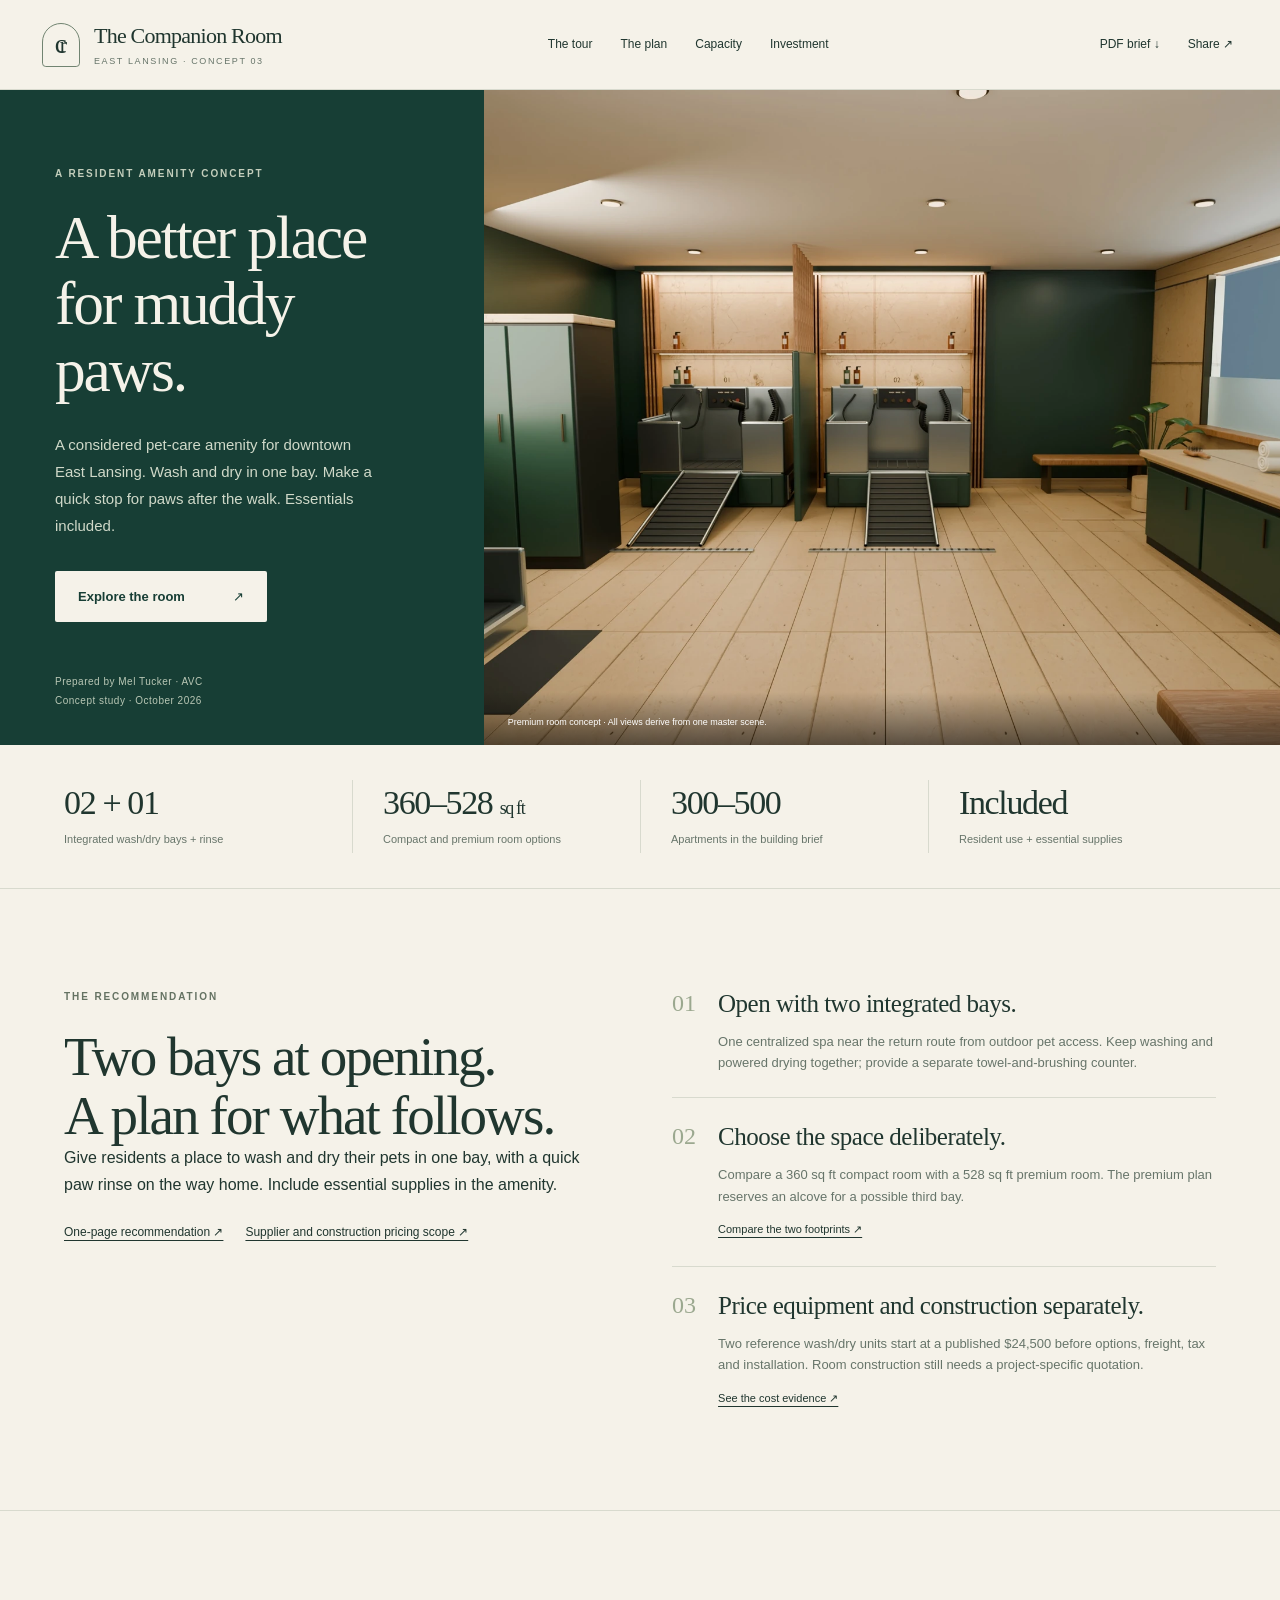
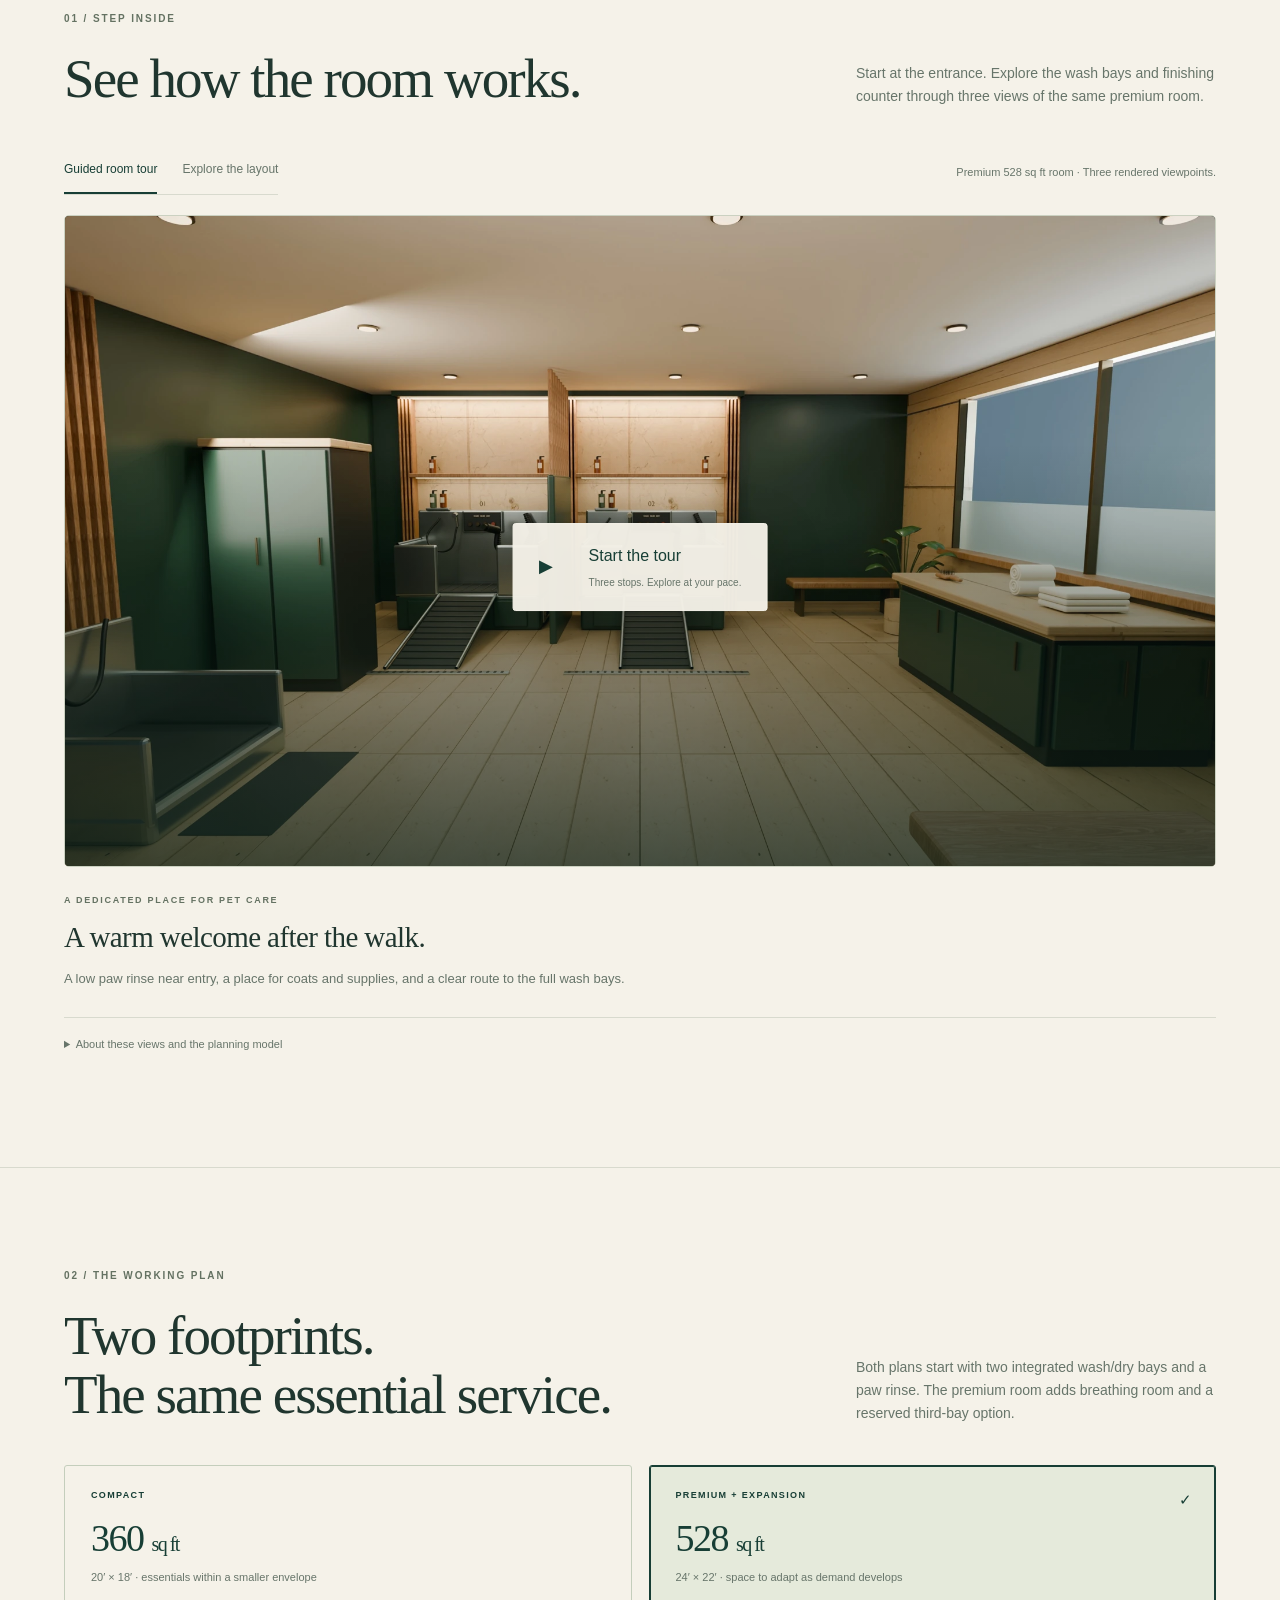
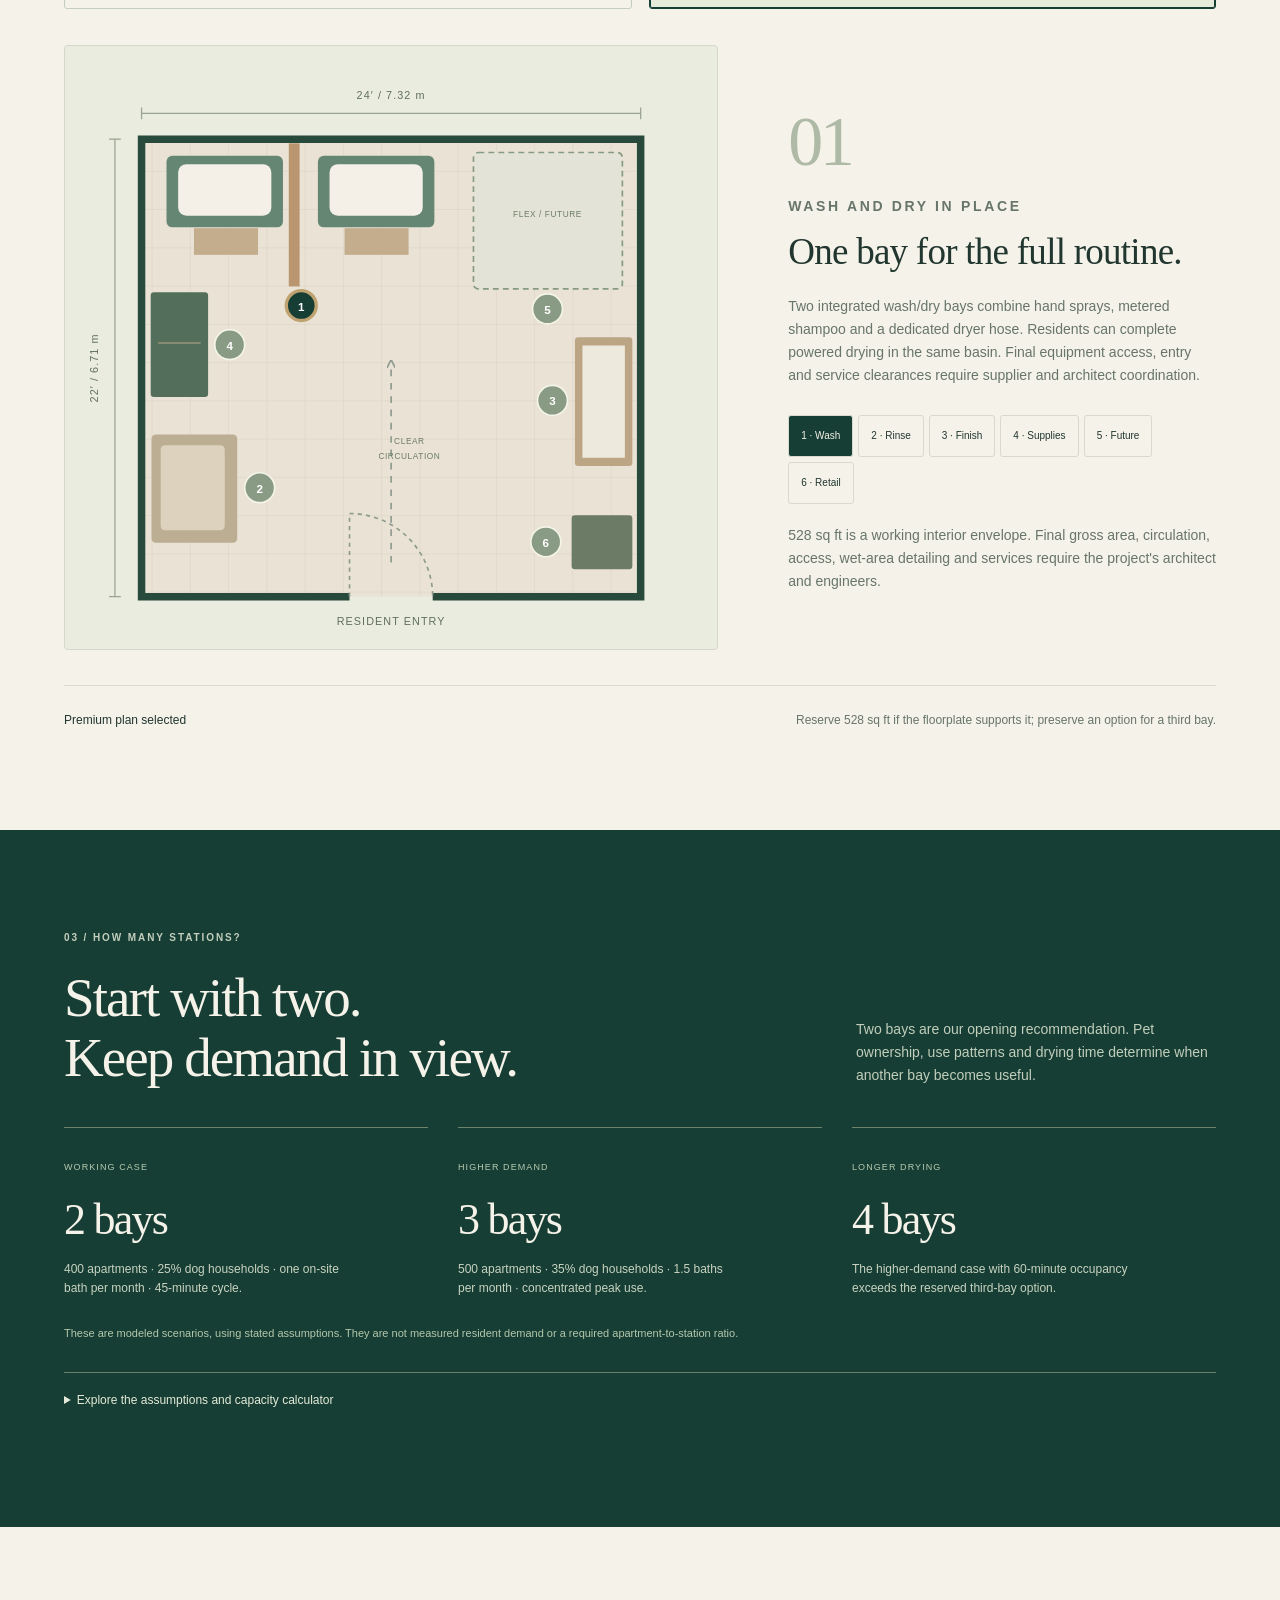
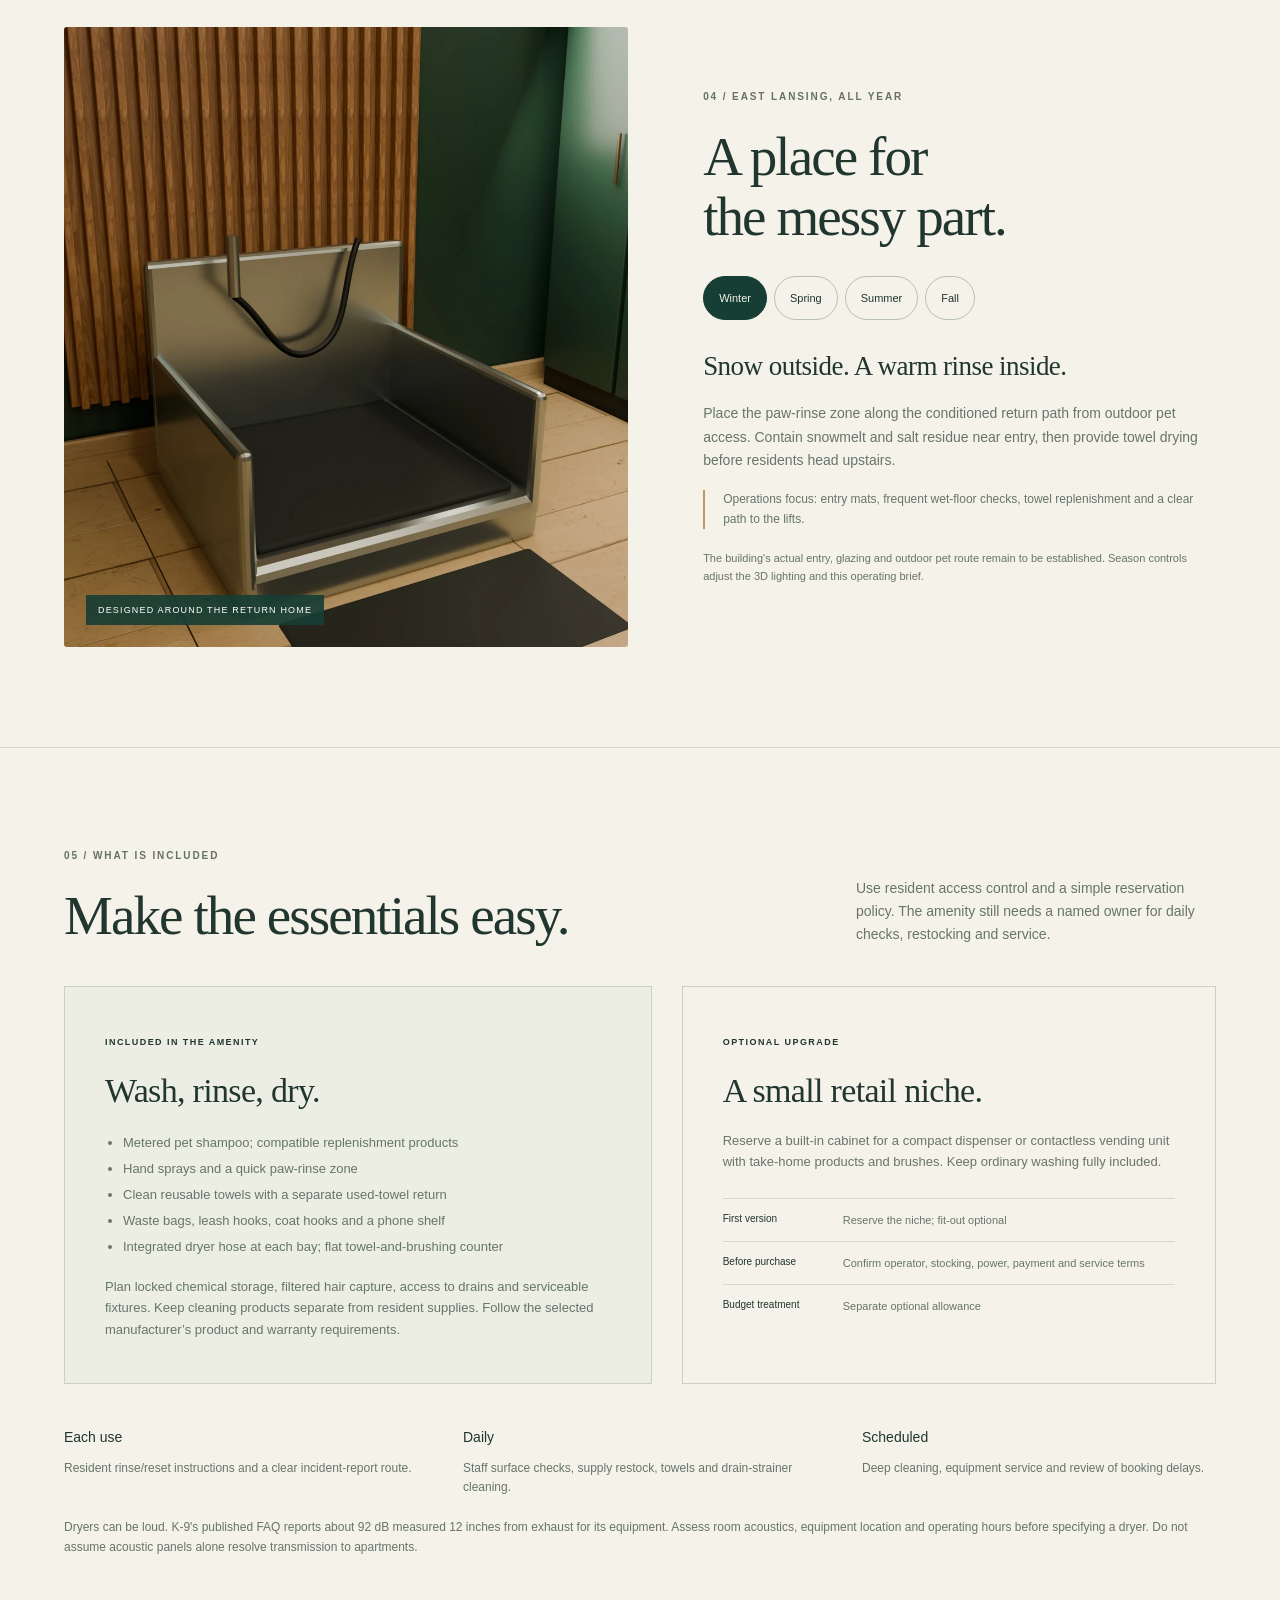
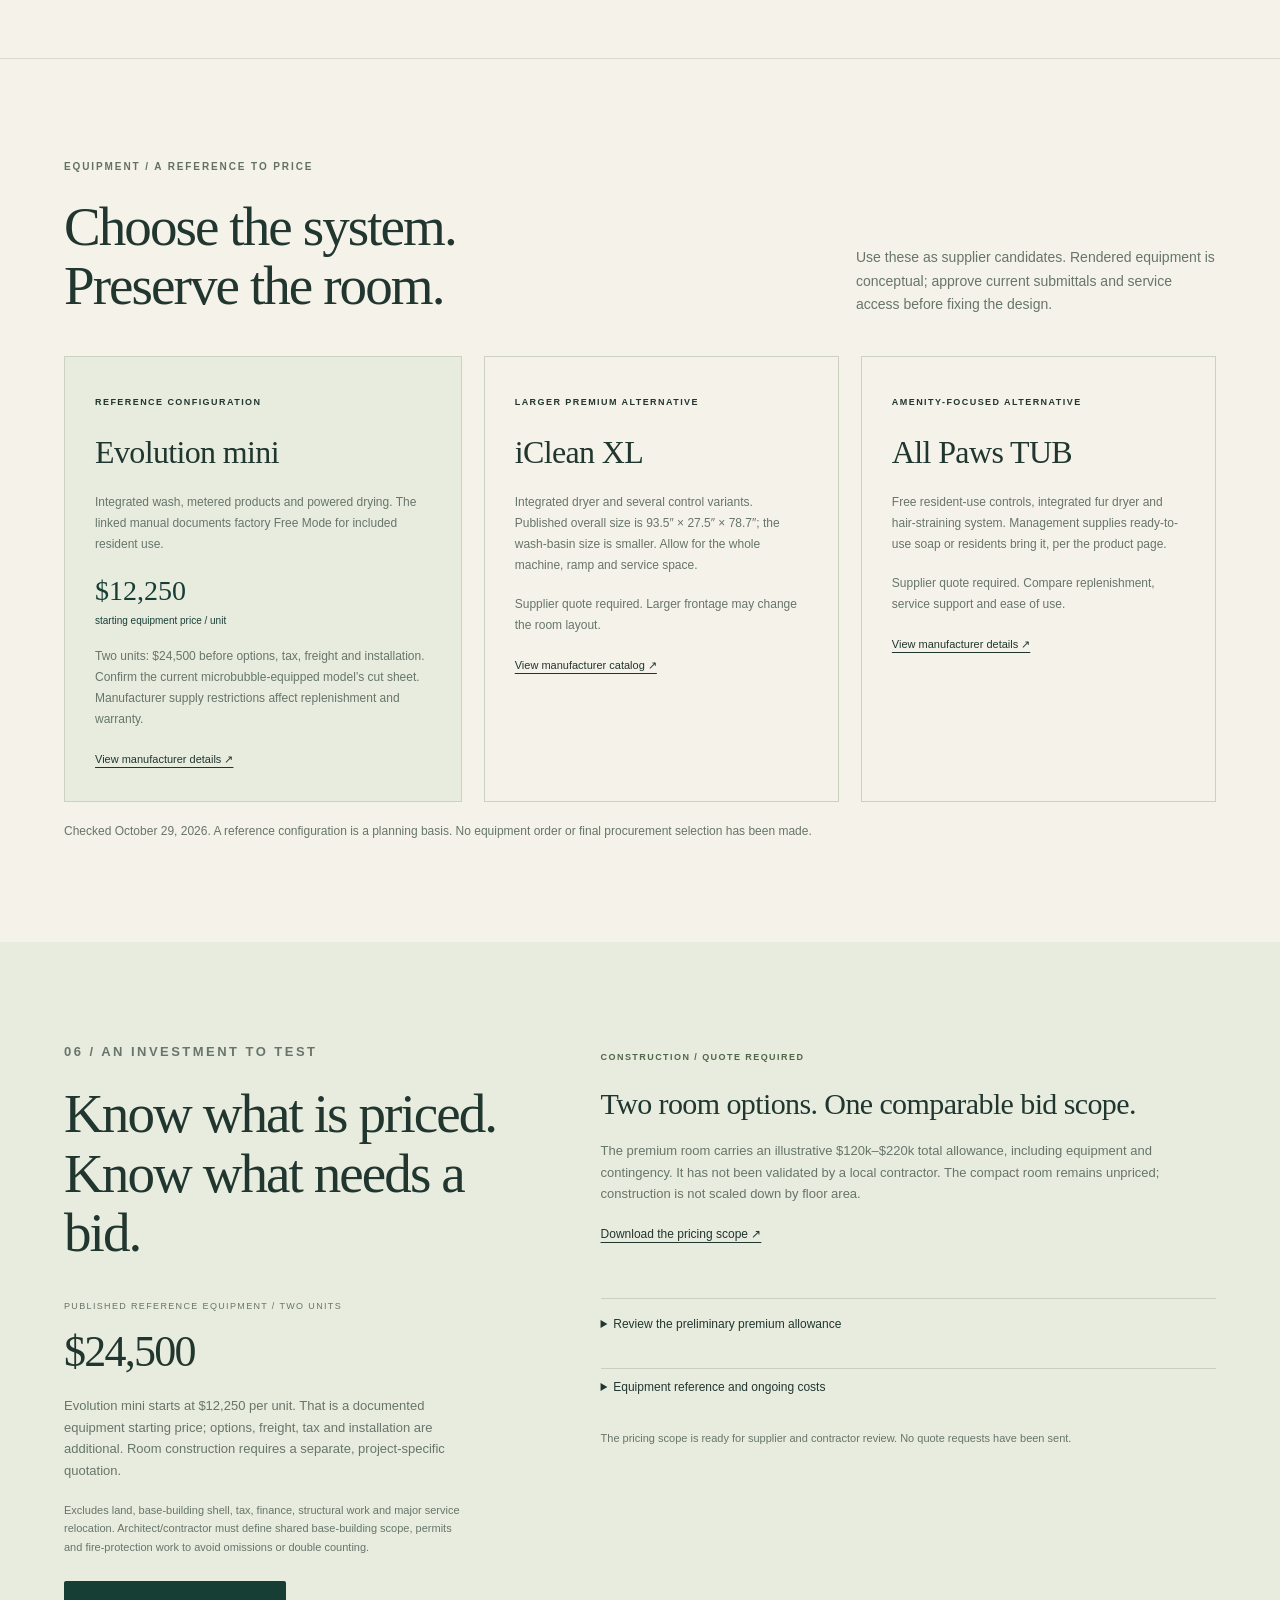
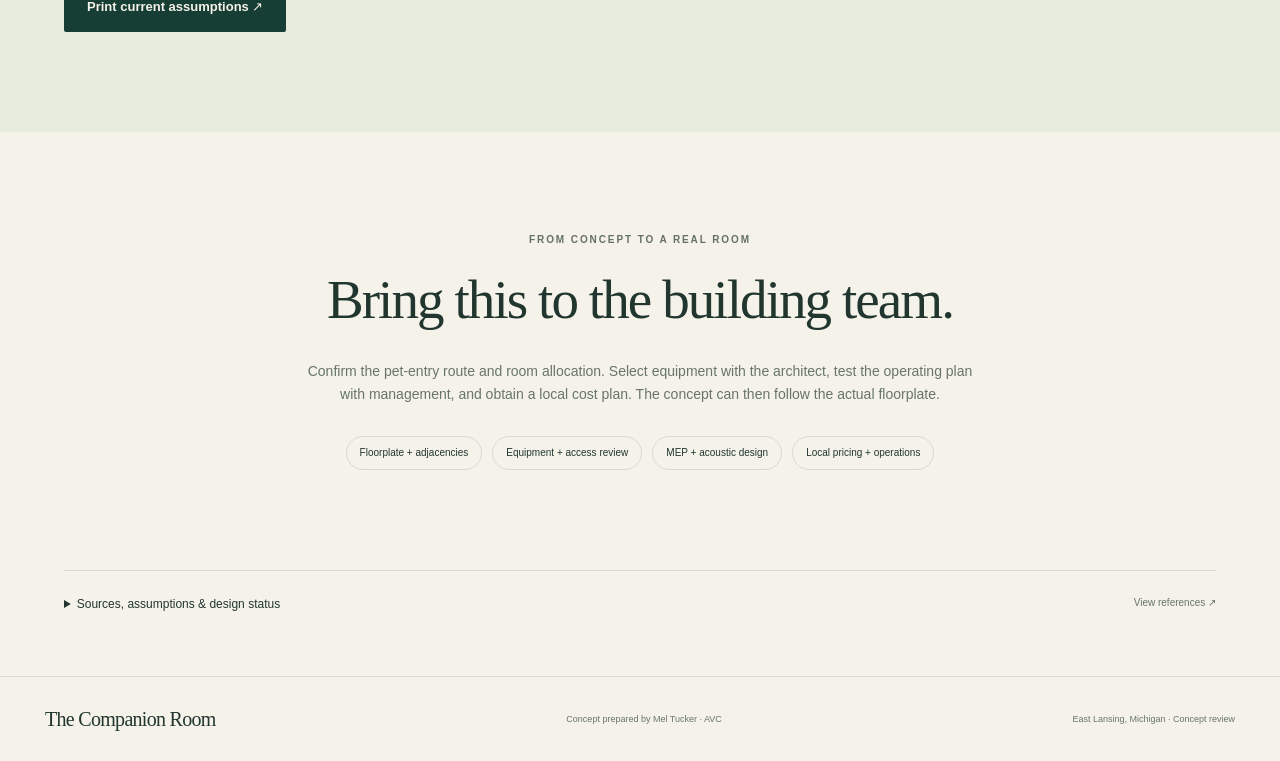
==== commit 36127ac1: "Refine client presentation with unified master scene and guided mobile tour" ====
--- a/index.html
+++ b/index.html
@@ -11,8 +11,8 @@
   <meta property="og:title" content="The Companion Room | A premium resident pet spa">
   <meta property="og:description" content="Step inside an East Lansing pet-spa concept. Explore the cinematic tour, integrated wash-and-dry bays, amenities and investment plan.">
   <meta property="og:url" content="https://meltckr.github.io/the-companion-room/">
-  <meta property="og:image" content="https://meltckr.github.io/the-companion-room/assets/companion-room-og.jpg">
-  <meta property="og:image:secure_url" content="https://meltckr.github.io/the-companion-room/assets/companion-room-og.jpg">
+  <meta property="og:image" content="https://meltckr.github.io/the-companion-room/assets/companion-room-og-v3.jpg">
+  <meta property="og:image:secure_url" content="https://meltckr.github.io/the-companion-room/assets/companion-room-og-v3.jpg">
   <meta property="og:image:type" content="image/jpeg">
   <meta property="og:image:width" content="1200">
   <meta property="og:image:height" content="630">
@@ -20,33 +20,33 @@
   <meta name="twitter:card" content="summary_large_image">
   <meta name="twitter:title" content="The Companion Room | A premium resident pet spa">
   <meta name="twitter:description" content="A cinematic tour of a premium East Lansing pet-spa concept. Integrated wash-and-dry, thoughtful amenities and a clear investment plan.">
-  <meta name="twitter:image" content="https://meltckr.github.io/the-companion-room/assets/companion-room-og.jpg">
+  <meta name="twitter:image" content="https://meltckr.github.io/the-companion-room/assets/companion-room-og-v3.jpg">
   <meta name="twitter:image:alt" content="The Companion Room pet-spa concept by Mel Tucker, AVC.">
   <link rel="icon" href="data:image/svg+xml,%3Csvg xmlns='http://www.w3.org/2000/svg' viewBox='0 0 32 32'%3E%3Crect width='32' height='32' rx='8' fill='%23173e35'/%3E%3Cpath d='M8 23Q16 5 24 23' fill='none' stroke='%23f5f2e9' stroke-width='3'/%3E%3C/svg%3E">
-  <link rel="stylesheet" href="style.css"><script type="module" src="app.mjs"></script>
+  <link rel="stylesheet" href="style.css?v=3"><script type="module" src="app.mjs?v=3"></script>
 </head>
 <body>
 <a class="skip" href="#main">Skip to content</a>
-<header class="masthead"><a class="brand" href="#"><span class="brand-icon" aria-hidden="true">c<span>r</span></span><span>The Companion Room<small>EAST LANSING · CONCEPT 01</small></span></a><nav aria-label="Main"><a href="#tour">Explore in 3D</a><a href="#layout">The plan</a><a href="#capacity">Capacity</a><a href="#investment">Investment</a></nav><div class="header-actions"><a class="plain pdf-link" href="The-Companion-Room-Concept-Brief.pdf" download>PDF brief ↓</a><button class="plain share-action" type="button">Share ↗</button></div></header>
+<header class="masthead"><a class="brand" href="#"><span class="brand-icon" aria-hidden="true">c<span>r</span></span><span>The Companion Room<small>EAST LANSING · CONCEPT 03</small></span></a><nav aria-label="Main"><a href="#tour">The tour</a><a href="#layout">The plan</a><a href="#capacity">Capacity</a><a href="#investment">Investment</a></nav><div class="header-actions"><a class="plain pdf-link" href="The-Companion-Room-Concept-Brief.pdf" download>PDF brief ↓</a><button class="plain share-action" type="button">Share ↗</button></div></header>
 <main id="main">
-<section class="hero" aria-labelledby="hero-title"><div class="hero-copy"><p class="eyebrow light">A RESIDENT AMENITY CONCEPT</p><h1 id="hero-title">A better place<br>for muddy paws.</h1><p class="hero-description">A warm, thoughtfully equipped pet spa for everyday life in downtown East Lansing. Self-service. Essentials included. Ready for all four seasons.</p><a class="button cream" href="#tour">Step inside <span aria-hidden="true">↗</span></a><p class="hero-foot">Prepared by Mel Tucker · AVC<br>Concept study · October 2026</p></div><figure class="hero-image"><img src="assets/spa-hero-v2.webp" alt="Illustrative pet spa interior with two wash bays, a low paw rinse, forest-green cabinets and a separate towel-and-brushing counter." fetchpriority="high"><figcaption>Illustrative concept artwork · Layout and specifications remain subject to design development.</figcaption></figure></section>
-<section class="facts" aria-label="Concept at a glance"><div><strong>02 + 01</strong><span>Integrated wash/dry bays + rinse</span></div><div><strong>528 <small>sq ft</small></strong><span>Illustrative room envelope</span></div><div><strong>300–500</strong><span>Apartments in the building brief</span></div><div><strong>Included</strong><span>Resident use + essential supplies</span></div></section>
-<section class="intro section"><p class="eyebrow">THE RECOMMENDATION</p><div><h2>Give residents room<br>to care for their pets.</h2><p>A dog wash is a practical addition to a building of mostly studios. This concept gives residents one bay for washing and powered drying, with a quick stop for paws after a wet or snowy walk.</p><p>Start with one centralized spa near the return route from outdoor pet access. Plan two integrated wash/dry bays and a separate paw rinse. Preserve an expansion alcove for a possible third bay, then confirm demand and fit with the building team.</p><span class="tag">Working concept · approximately 14-story building</span></div></section>
-<section class="tour-section section" id="tour" aria-labelledby="tour-title"><div class="section-heading"><div><p class="eyebrow">01 / EXPLORE THE SPACE</p><h2 id="tour-title">Take a look around.</h2></div><p>Explore rendered 360° viewpoints, then switch to the 3D model for free movement, the overhead plan and the third-bay option.</p></div><div class="tour-mode-header"><div class="quality-buttons" role="group" aria-label="Tour mode"><button class="active" data-quality="cinematic" aria-pressed="true">Cinematic 360°</button><button data-quality="model" aria-pressed="false">Interactive 3D model</button></div><p id="mode-explanation">Rendered views from the room geometry. Drag to look around; tap a viewpoint to move.</p></div><div class="viewer-shell"><div class="cinema-wrap"><canvas id="cinema-canvas" tabindex="0" aria-label="Cinematic 360-degree room panorama. Drag or use focused arrow keys to look around. Select a viewpoint to move to another rendered location."></canvas><div class="cinema-status" id="cinema-status" role="status">Rendering a first impression…</div><div class="cinema-stamp">CINEMATIC 360°<span>Rendered room concept · 24′ × 22′</span></div><span class="cinema-note">Drag to look · Pinch to zoom<br>Tap below to change viewpoint</span><div class="cinema-controls" role="group" aria-label="Rendered viewpoint"><button class="active" data-cinema-view="entrance" aria-pressed="true">The arrival</button><button data-cinema-view="wash" aria-pressed="false">Wash + dry</button><button data-cinema-view="dry" aria-pressed="false">Finishing counter</button></div><button class="cinema-fullscreen" id="cinema-fullscreen">Full screen ⛶</button></div><div class="viewer-toolbar hidden"><div class="view-buttons" role="group" aria-label="Camera view"><button class="active" data-view="overview" aria-pressed="true">Room overview</button><button data-view="entrance" aria-pressed="false">Step inside</button><button data-view="wash" aria-pressed="false">Wash bays</button><button data-view="dry" aria-pressed="false">Towel counter</button><button data-view="plan" aria-pressed="false">Overhead</button></div><button id="save-view" class="viewer-save" disabled>Save view ↓</button></div><div class="canvas-wrap hidden"><canvas id="spa-canvas" tabindex="0" aria-label="Interactive pet spa model. Drag to orbit in overview; select Step inside for an interior view. With canvas focused, use arrow keys or W A S D to move in interior mode." aria-describedby="viewer-help"></canvas><div class="viewer-status" id="viewer-status" role="status">Preparing your room…</div><div class="walk-controls hidden" role="group" aria-label="Move inside the room"><button data-walk="ArrowUp" aria-label="Move forward">↑</button><button data-walk="ArrowLeft" aria-label="Move left">←</button><button data-walk="ArrowDown" aria-label="Move backward">↓</button><button data-walk="ArrowRight" aria-label="Move right">→</button></div><div class="model-stamp">LIVE 3D CONCEPT<span>24′ × 22′ · geometry study</span></div><div class="viewer-hint" id="viewer-help">Drag to look · Scroll to zoom · Interior: focus model, then arrow keys / WASD</div></div><div class="viewer-footer hidden"><label class="toggle"><input type="checkbox" id="future-bay"><span>Explore a third wash bay</span></label><span id="bay-note">Two integrated bays + flexible expansion alcove</span><button id="fullscreen" class="plain">Full screen ⛶</button></div></div><p class="fine">Cinematic 360° uses three fixed rendered viewpoints from the same schematic room geometry. The 3D model allows free movement and layout exploration. Perspective artwork is illustrative; final equipment and building design remain subject to coordination.</p></section>
-<section class="section plan-section" id="layout"><div class="section-heading"><div><p class="eyebrow">02 / THE WORKING PLAN</p><h2>Every zone has a job.</h2></div><p>Keep the full wash-and-dry routine at each bay, with separate areas for finishing, supplies and arrivals. Select a numbered zone to explore the design intent.</p></div><div class="plan-grid"><div class="plan-frame"><svg id="floorplan" viewBox="0 0 760 700" role="img" aria-labelledby="plan-title plan-desc"><title id="plan-title">Concept plan: 24 feet wide by 22 feet deep</title><desc id="plan-desc">Two integrated wash/dry bays at the back, reserve third bay back right, paw rinse front left, cleaning cabinet left middle, towel-and-brushing counter right middle and optional retail niche front right. Entrance centered at front. Dimensions are conceptual.</desc><defs><pattern id="tiles" width="46" height="46" patternUnits="userSpaceOnUse"><rect width="46" height="46" fill="#e9e2d5"/><path d="M46 0H0V46" fill="none" stroke="#d6cebf" stroke-width="1"/></pattern><marker id="arrow" viewBox="0 0 10 10" refX="5" refY="5" markerWidth="5" markerHeight="5" orient="auto-start-reverse"><path d="M0 0L10 5L0 10" fill="none" stroke="#8e9b8e" stroke-width="2"/></marker></defs><path d="M80 69H680M80 62V76M680 62V76" class="dimension"/><text x="380" y="52" text-anchor="middle" class="dim-text">24′  /  7.32 m</text><path d="M48 100V650M41 100H55M41 650H55" class="dimension"/><text transform="translate(28 375) rotate(-90)" text-anchor="middle" class="dim-text">22′  /  6.71 m</text><rect x="80" y="100" width="600" height="550" fill="url(#tiles)"/><path d="M330 650H80V100H680V650H430" fill="none" stroke="#274a3d" stroke-width="9"/><path d="M330 650V550A100 100 0 0 1 430 650" fill="none" stroke="#8e9b8e" stroke-width="2" stroke-dasharray="5 5"/><text x="380" y="684" text-anchor="middle" class="dim-text">RESIDENT ENTRY</text>
+<section class="hero" aria-labelledby="hero-title"><div class="hero-copy"><p class="eyebrow light">A RESIDENT AMENITY CONCEPT</p><h1 id="hero-title">A better place<br>for muddy paws.</h1><p class="hero-description">A considered pet-care amenity for downtown East Lansing. Wash and dry in one bay. Make a quick stop for paws after the walk. Essentials included.</p><a class="button cream" href="#tour">Explore the room <span aria-hidden="true">↗</span></a><p class="hero-foot">Prepared by Mel Tucker · AVC<br>Concept study · October 2026</p></div><figure class="hero-image"><img src="assets/master/hero.webp" alt="Rendered premium room with two integrated wash/dry bays, a paw rinse, forest-green millwork and a finishing counter." fetchpriority="high"><figcaption>Premium room concept · All views derive from one master scene.</figcaption></figure></section>
+<section class="facts" aria-label="Concept at a glance"><div><strong>02 + 01</strong><span>Integrated wash/dry bays + rinse</span></div><div><strong>360–528 <small>sq ft</small></strong><span>Compact and premium room options</span></div><div><strong>300–500</strong><span>Apartments in the building brief</span></div><div><strong>Included</strong><span>Resident use + essential supplies</span></div></section>
+<section class="section decision" id="recommendation"><div class="decision-intro"><p class="eyebrow">THE RECOMMENDATION</p><h2>Two bays at opening.<br>A plan for what follows.</h2><p>Give residents a place to wash and dry their pets in one bay, with a quick paw rinse on the way home. Include essential supplies in the amenity.</p><div class="doc-links"><a href="Developer-Decision-Brief.pdf">One-page recommendation ↗</a><a href="Procurement-Scope.pdf">Supplier and construction pricing scope ↗</a></div></div><div class="decision-points"><article><span class="decision-index">01</span><div><h3>Open with two integrated bays.</h3><p>One centralized spa near the return route from outdoor pet access. Keep washing and powered drying together; provide a separate towel-and-brushing counter.</p></div></article><article><span class="decision-index">02</span><div><h3>Choose the space deliberately.</h3><p>Compare a 360 sq ft compact room with a 528 sq ft premium room. The premium plan reserves an alcove for a possible third bay.</p><a href="#layout">Compare the two footprints ↗</a></div></article><article><span class="decision-index">03</span><div><h3>Price equipment and construction separately.</h3><p>Two reference wash/dry units start at a published $24,500 before options, freight, tax and installation. Room construction still needs a project-specific quotation.</p><a href="#investment">See the cost evidence ↗</a></div></article></div></section>
+<section class="tour-section section" id="tour" aria-labelledby="tour-title"><div class="section-heading"><div><p class="eyebrow">01 / STEP INSIDE</p><h2 id="tour-title">See how the room works.</h2></div><p>Start at the entrance. Explore the wash bays and finishing counter through three views of the same premium room.</p></div><div class="tour-mode-header"><div class="quality-buttons" role="group" aria-label="Tour mode"><button class="active" data-quality="cinematic" aria-pressed="true">Guided room tour</button><button data-quality="model" aria-pressed="false">Explore the layout</button></div><p id="mode-explanation">Premium 528 sq ft concept · Three rendered viewpoints</p></div><div class="viewer-shell"><div class="cinema-wrap"><canvas id="cinema-canvas" tabindex="0" aria-label="360-degree room tour. Drag or use focused arrow keys to look around. Pinch to zoom on a phone. Choose a numbered stop to change viewpoint."></canvas><div class="tour-poster" id="tour-poster"><img src="assets/master/hero.webp" alt="The premium pet-spa master scene, showing the integrated wash-and-dry bays."><div class="poster-shade"></div><button id="start-tour" class="start-tour"><span class="play-icon" aria-hidden="true">▶</span><span>Start the tour<small>Three stops. Explore at your pace.</small></span></button></div><div class="cinema-status hidden" id="cinema-status" role="status">Opening the room…</div><div class="cinema-stamp hidden" id="tour-stamp"><span id="stop-number">01 / 03</span><strong id="stop-title">The arrival</strong></div><span class="cinema-note hidden" id="tour-gesture">Drag to look · Pinch to zoom</span><div class="cinema-controls hidden" id="tour-stops" role="group" aria-label="Tour stop"><button class="active" data-cinema-view="entrance" aria-pressed="true"><span>01</span> Arrival</button><button data-cinema-view="wash" aria-pressed="false"><span>02</span> Wash + dry</button><button data-cinema-view="dry" aria-pressed="false"><span>03</span> Finish</button></div><button class="cinema-fullscreen hidden" id="cinema-fullscreen">Full screen ⛶</button></div><div class="viewer-toolbar hidden"><div class="view-buttons" role="group" aria-label="Camera view"><button class="active" data-view="overview" aria-pressed="true">Room overview</button><button data-view="entrance" aria-pressed="false">Step inside</button><button data-view="wash" aria-pressed="false">Wash bays</button><button data-view="dry" aria-pressed="false">Towel counter</button><button data-view="plan" aria-pressed="false">Overhead</button></div><button id="save-view" class="viewer-save" disabled>Save view ↓</button></div><div class="canvas-wrap hidden"><canvas id="spa-canvas" tabindex="0" aria-label="Free-movement 3D planning model. Drag to look or orbit; focus and use arrow keys to move inside." aria-describedby="viewer-help"></canvas><div class="viewer-status" id="viewer-status" role="status">Opening the planning model…</div><div class="walk-controls hidden" role="group" aria-label="Move inside the room"><button data-walk="ArrowUp" aria-label="Move forward">↑</button><button data-walk="ArrowLeft" aria-label="Move left">←</button><button data-walk="ArrowDown" aria-label="Move backward">↓</button><button data-walk="ArrowRight" aria-label="Move right">→</button></div><div class="model-stamp">PREMIUM ROOM<span>24′ × 22′ · layout exploration</span></div><div class="viewer-hint" id="viewer-help">Drag to look · Interior: use the arrows or WASD to move</div></div><div class="viewer-footer hidden"><label class="toggle"><input type="checkbox" id="future-bay"><span>Explore a third wash bay</span></label><span id="bay-note">Two integrated bays + expansion alcove</span><button id="fullscreen" class="plain">Full screen ⛶</button></div></div><div class="tour-caption"><div><p class="eyebrow" id="tour-caption-kicker">A DEDICATED PLACE FOR PET CARE</p><h3 id="tour-caption-title">A warm welcome after the walk.</h3><p id="tour-caption-body">A low paw rinse near entry, a place for coats and supplies, and a clear route to the full wash bays.</p></div><button id="tour-next" class="plain hidden">Next: wash + dry →</button></div><details class="tour-help"><summary>About these views and the planning model</summary><p>The opening images and three rendered 360° stops come from one detailed room model. The layout view uses optimized geometry from that same scene and allows free movement and a third-bay study. The tour shows the premium 528 sq ft concept. Equipment, access and room dimensions remain subject to supplier and building-team coordination.</p></details></section>
+<section class="section plan-section" id="layout"><div class="section-heading"><div><p class="eyebrow">02 / THE WORKING PLAN</p><h2>Two footprints.<br>The same essential service.</h2></div><p>Both plans start with two integrated wash/dry bays and a paw rinse. The premium room adds breathing room and a reserved third-bay option.</p></div><div class="layout-options" role="group" aria-label="Room footprint"><button class="layout-option" data-layout="compact" aria-pressed="false"><span>COMPACT</span><strong>360 <small>sq ft</small></strong><em>20′ × 18′ · essentials within a smaller envelope</em></button><button class="layout-option active" data-layout="premium" aria-pressed="true"><span>PREMIUM + EXPANSION</span><strong>528 <small>sq ft</small></strong><em>24′ × 22′ · space to adapt as demand develops</em></button></div><div class="plan-grid" id="premium-layout"><div class="plan-frame"><svg id="floorplan" viewBox="0 0 760 700" role="img" aria-labelledby="plan-title plan-desc"><title id="plan-title">Concept plan: 24 feet wide by 22 feet deep</title><desc id="plan-desc">Two integrated wash/dry bays at the back, reserve third bay back right, paw rinse front left, cleaning cabinet left middle, towel-and-brushing counter right middle and optional retail niche front right. Entrance centered at front. Dimensions are conceptual.</desc><defs><pattern id="tiles" width="46" height="46" patternUnits="userSpaceOnUse"><rect width="46" height="46" fill="#e9e2d5"/><path d="M46 0H0V46" fill="none" stroke="#d6cebf" stroke-width="1"/></pattern><marker id="arrow" viewBox="0 0 10 10" refX="5" refY="5" markerWidth="5" markerHeight="5" orient="auto-start-reverse"><path d="M0 0L10 5L0 10" fill="none" stroke="#8e9b8e" stroke-width="2"/></marker></defs><path d="M80 69H680M80 62V76M680 62V76" class="dimension"/><text x="380" y="52" text-anchor="middle" class="dim-text">24′  /  7.32 m</text><path d="M48 100V650M41 100H55M41 650H55" class="dimension"/><text transform="translate(28 375) rotate(-90)" text-anchor="middle" class="dim-text">22′  /  6.71 m</text><rect x="80" y="100" width="600" height="550" fill="url(#tiles)"/><path d="M330 650H80V100H680V650H430" fill="none" stroke="#274a3d" stroke-width="9"/><path d="M330 650V550A100 100 0 0 1 430 650" fill="none" stroke="#8e9b8e" stroke-width="2" stroke-dasharray="5 5"/><text x="380" y="684" text-anchor="middle" class="dim-text">RESIDENT ENTRY</text>
 <g class="zone selected" data-zone="wash" tabindex="0" role="button" aria-label="Zone 1, two full wash bays"><rect x="110" y="120" width="140" height="86" rx="7" fill="#668674"/><rect x="124" y="130" width="112" height="62" rx="10" fill="#f4f0e7"/><rect x="292" y="120" width="140" height="86" rx="7" fill="#668674"/><rect x="306" y="130" width="112" height="62" rx="10" fill="#f4f0e7"/><rect x="257" y="105" width="13" height="172" fill="#ba9670"/><rect x="143" y="207" width="77" height="32" fill="#c4ad8d"/><rect x="324" y="207" width="77" height="32" fill="#c4ad8d"/><circle cx="272" cy="300" r="18"/><text x="272" y="306">1</text></g>
 <g class="zone" data-zone="future" tabindex="0" role="button" aria-label="Zone 5, flexible alcove or future third bay"><rect id="future-plan" x="479" y="116" width="179" height="164" rx="6" fill="#e3e4d7" stroke="#879a82" stroke-width="2" stroke-dasharray="7 5"/><text class="plan-label" x="568" y="193">FLEX / FUTURE</text><circle cx="568" cy="304" r="18"/><text x="568" y="310">5</text></g>
 <g class="zone" data-zone="supplies" tabindex="0" role="button" aria-label="Zone 4, locked cleaning and supplies"><rect x="91" y="284" width="69" height="126" rx="4" fill="#536f5c"/><path d="M100 345H151" stroke="#cfb793"/><circle cx="186" cy="347" r="18"/><text x="186" y="353">4</text></g>
 <g class="zone" data-zone="rinse" tabindex="0" role="button" aria-label="Zone 2, low paw rinse near entry"><rect x="92" y="455" width="103" height="130" rx="5" fill="#bcae93"/><rect x="103" y="468" width="77" height="102" rx="5" fill="#ddd2bd"/><circle cx="222" cy="519" r="18"/><text x="222" y="525">2</text></g>
 <g class="zone" data-zone="dry" tabindex="0" role="button" aria-label="Zone 3, towel and brushing counter"><rect x="601" y="338" width="69" height="155" rx="4" fill="#bba585"/><rect x="610" y="348" width="51" height="135" fill="#ede9dc"/><circle cx="574" cy="414" r="18"/><text x="574" y="420">3</text></g>
-<g class="zone" data-zone="retail" tabindex="0" role="button" aria-label="Zone 6, optional supplies retail niche"><rect x="597" y="552" width="73" height="65" rx="4" fill="#6c7b65"/><circle cx="566" cy="584" r="18"/><text x="566" y="590">6</text></g><path d="M380 609V370" stroke="#8e9b8e" stroke-width="2" stroke-dasharray="8 8" marker-end="url(#arrow)"/><text class="plan-label" x="402" y="467">CLEAR</text><text class="plan-label" x="402" y="485">CIRCULATION</text></svg></div><div class="zone-description" aria-live="polite"><span id="zone-number" class="large-number">01</span><p class="eyebrow" id="zone-kicker">WASH AND DRY IN PLACE</p><h3 id="zone-title">One bay for the full routine.</h3><p id="zone-body">Two integrated wash/dry bays combine hand sprays, metered shampoo and a dedicated dryer hose. Residents can complete powered drying in the same basin. Final equipment access, entry and service clearances require supplier and architect coordination.</p><div class="zone-selectors" role="group" aria-label="Explore plan zones"><button class="active" data-zone-button="wash" aria-pressed="true">1 · Wash</button><button data-zone-button="rinse" aria-pressed="false">2 · Rinse</button><button data-zone-button="dry" aria-pressed="false">3 · Finish</button><button data-zone-button="supplies" aria-pressed="false">4 · Supplies</button><button data-zone-button="future" aria-pressed="false">5 · Future</button><button data-zone-button="retail" aria-pressed="false">6 · Retail</button></div><p class="fine">528 sq ft is a working interior envelope. Final gross area, circulation, access, wet-area detailing and services require the project's architect and engineers.</p></div></div></section>
-<section class="capacity-section section" id="capacity"><div class="section-heading"><div><p class="eyebrow light">03 / HOW MANY STATIONS?</p><h2>Size it to the demand.</h2></div><p>Two integrated wash/dry bays are our starting recommendation. Change the assumptions below to see when the expansion option becomes useful.</p></div><div class="calculator"><div class="inputs"><div class="scenario-buttons" role="group" aria-label="Demand scenarios"><button class="active" data-scenario="base" aria-pressed="true">Working case</button><button data-scenario="low" aria-pressed="false">Lower demand</button><button data-scenario="stress" aria-pressed="false">Stress case</button><button data-scenario="long" aria-pressed="false">Longer drying</button></div><label>Apartments <output for="units" id="units-value">400</output><input id="units" type="range" min="300" max="500" step="10" value="400"></label><label>Households with dogs <output for="dogShare" id="dogShare-value">25%</output><input id="dogShare" type="range" min="10" max="45" step="1" value="25"></label><label>On-site baths per dog household / month <output for="baths" id="baths-value">1.0</output><input id="baths" type="range" min="0.5" max="2" step="0.1" value="1"></label><details><summary>Adjust peak demand and operating assumptions</summary><label>Occupied cycle: wash + dry + reset <output for="cycle" id="cycle-value">45 min</output><input id="cycle" type="range" min="25" max="75" step="5" value="45"></label><label>Wash-and-dry sessions within peak hours <output for="peakShare" id="peakShare-value">60%</output><input id="peakShare" type="range" min="30" max="90" step="5" value="60"></label><label>Peak hours per week <output for="peakHours" id="peakHours-value">20 hr</output><input id="peakHours" type="range" min="8" max="30" step="1" value="20"></label><label>Equipment availability during peak hours <output for="availability" id="availability-value">90%</output><input id="availability" type="range" min="60" max="100" step="5" value="90"></label><label>Planning utilization ceiling <output for="target" id="target-value">80%</output><input id="target" type="range" min="60" max="90" step="5" value="80"></label></details></div><div class="calc-result" aria-live="polite"><p class="eyebrow light">SUGGESTED FULL WASH BAYS</p><strong id="result-bays">2</strong><p id="result-note">Retain two bays and preserve the expansion alcove.</p><div class="result-metrics"><div><b id="result-monthly">100</b><span>Modeled washes / month</span></div><div><b id="result-utilization">29%</b><span>Two-bay peak utilization</span></div></div><div class="util-track"><span id="util-fill"></span></div><p class="calc-caveat">Recommendation includes a two-bay minimum chosen for this concept. All demand inputs, availability and utilization targets are planning assumptions. Quick-rinse traffic is excluded.</p></div></div><details class="math"><summary>See the calculation and its limits</summary><p>Monthly washes = apartments × dog-household share × on-site baths per dog household. Peak washes = monthly washes × peak share. The starting 45-minute cycle assumes 15 minutes of washing, 20 of drying and 10 of arrival/reset. These are adjustable assumptions. Per-bay effective peak slots = 4.345 weeks/month × peak hours/week × 60 ÷ occupied minutes × availability. Bay count = peak washes ÷ effective slots ÷ chosen utilization ceiling, rounded up, with a two-bay concept minimum.</p><p>This is a capacity sensitivity model. It does not predict queues, arrival bursts, booking behavior, paw-rinse demand, multiple-dog patterns or resident adoption. Review pet policy and comparable property usage, then track booking delays after opening. No authoritative apartment-to-wash-bay ratio was identified in the sources reviewed.</p></details></section>
-<section class="section seasons" id="seasons"><div class="season-image"><img src="assets/spa-detail-v2.webp" alt="Illustrative close-up of the winter paw-rinse zone and nearby supplies." loading="lazy" onerror="this.src='assets/spa-hero-v2.webp';this.onerror=null"><span class="image-label">DESIGNED AROUND THE RETURN HOME</span></div><div class="season-copy"><p class="eyebrow">04 / EAST LANSING, ALL YEAR</p><h2>A place for<br>the messy part.</h2><div class="season-buttons" role="group" aria-label="Season"><button class="active" data-season="winter" aria-pressed="true">Winter</button><button data-season="spring" aria-pressed="false">Spring</button><button data-season="summer" aria-pressed="false">Summer</button><button data-season="fall" aria-pressed="false">Fall</button></div><div aria-live="polite"><h3 id="season-title">Snow outside. A warm rinse inside.</h3><p id="season-body">Place the paw-rinse zone along the conditioned return path from outdoor pet access. Contain snowmelt and salt residue near entry, then provide towel drying before residents head upstairs.</p><p id="season-operation" class="season-operation">Operations focus: entry mats, frequent wet-floor checks, towel replenishment and a clear path to the lifts.</p></div><p class="fine">The building's actual entry, glazing and outdoor pet route remain to be established. Season controls adjust the 3D lighting and this operating brief.</p></div></section>
+<g class="zone" data-zone="retail" tabindex="0" role="button" aria-label="Zone 6, optional supplies retail niche"><rect x="597" y="552" width="73" height="65" rx="4" fill="#6c7b65"/><circle cx="566" cy="584" r="18"/><text x="566" y="590">6</text></g><path d="M380 609V370" stroke="#8e9b8e" stroke-width="2" stroke-dasharray="8 8" marker-end="url(#arrow)"/><text class="plan-label" x="402" y="467">CLEAR</text><text class="plan-label" x="402" y="485">CIRCULATION</text></svg></div><div class="zone-description" aria-live="polite"><span id="zone-number" class="large-number">01</span><p class="eyebrow" id="zone-kicker">WASH AND DRY IN PLACE</p><h3 id="zone-title">One bay for the full routine.</h3><p id="zone-body">Two integrated wash/dry bays combine hand sprays, metered shampoo and a dedicated dryer hose. Residents can complete powered drying in the same basin. Final equipment access, entry and service clearances require supplier and architect coordination.</p><div class="zone-selectors" role="group" aria-label="Explore plan zones"><button class="active" data-zone-button="wash" aria-pressed="true">1 · Wash</button><button data-zone-button="rinse" aria-pressed="false">2 · Rinse</button><button data-zone-button="dry" aria-pressed="false">3 · Finish</button><button data-zone-button="supplies" aria-pressed="false">4 · Supplies</button><button data-zone-button="future" aria-pressed="false">5 · Future</button><button data-zone-button="retail" aria-pressed="false">6 · Retail</button></div><p class="fine">528 sq ft is a working interior envelope. Final gross area, circulation, access, wet-area detailing and services require the project's architect and engineers.</p></div></div><div class="plan-grid hidden" id="compact-layout"><div class="plan-frame"><svg viewBox="0 0 760 700" role="img" aria-labelledby="compact-title compact-desc"><title id="compact-title">Compact concept: 20 feet by 18 feet, 360 square feet</title><desc id="compact-desc">Two integrated wash/dry bays at the back, paw rinse near left front entry, compact finishing counter on right, supply cupboard on left. No third bay is reserved.</desc><defs><pattern id="compact-tiles" width="45" height="45" patternUnits="userSpaceOnUse"><rect width="45" height="45" fill="#e9e2d5"/><path d="M45 0H0V45" fill="none" stroke="#d6cebf"/></pattern></defs><text x="380" y="52" text-anchor="middle" class="dim-text">20′ / 6.10 m</text><text transform="translate(28 375) rotate(-90)" text-anchor="middle" class="dim-text">18′ / 5.49 m</text><rect x="80" y="100" width="600" height="540" fill="url(#compact-tiles)"/><path d="M330 640H80V100H680V640H430" fill="none" stroke="#274a3d" stroke-width="9"/><rect x="117" y="125" width="165" height="80" rx="9" fill="#668674"/><rect x="129" y="135" width="141" height="55" rx="12" fill="#f5f2e9"/><path d="M170 205H230L240 325H160Z" fill="#8b9987"/><rect x="345" y="125" width="165" height="80" rx="9" fill="#668674"/><rect x="357" y="135" width="141" height="55" rx="12" fill="#f5f2e9"/><path d="M397 205H457L467 325H387Z" fill="#8b9987"/><path d="M306 105V315" stroke="#ba9670" stroke-width="12"/><text x="198" y="356" class="plan-label">WASH + DRY</text><text x="427" y="356" class="plan-label">WASH + DRY</text><rect x="92" y="340" width="65" height="90" fill="#536f5c"/><text x="197" y="392" class="plan-label">SUPPLIES</text><rect x="92" y="472" width="105" height="120" rx="5" fill="#bcae93"/><rect x="105" y="484" width="78" height="94" rx="5" fill="#ddd2bd"/><text x="247" y="540" class="plan-label">PAW RINSE</text><rect x="604" y="323" width="65" height="175" rx="4" fill="#bba585"/><rect x="612" y="332" width="49" height="156" fill="#ede9dc"/><text transform="translate(584 410) rotate(-90)" class="plan-label">FINISHING COUNTER</text><path d="M330 640V540A100 100 0 0 1 430 640" fill="none" stroke="#8e9b8e" stroke-dasharray="5 5"/><text x="380" y="678" class="dim-text" text-anchor="middle">RESIDENT ENTRY</text></svg></div><div class="zone-description"><span class="large-number">360</span><p class="eyebrow">THE COMPACT OPTION</p><h3>Keep the essentials close.</h3><p>Two integrated wash/dry bays, a low paw rinse, a compact finishing counter and locked supplies. This option uses 168 fewer square feet than the premium room.</p><ul class="compact-points"><li>Same opening bay count and included-use model</li><li>Smaller counter and less flexible circulation</li><li>No reserved third-bay alcove</li><li>Retail can be omitted or placed elsewhere</li></ul><p class="fine">This is a schematic fit study. Equipment operation, accessibility and service clearances must be verified against current submittals and the actual floorplate. The rendered tour shows the premium room.</p></div></div><div class="layout-tradeoff"><strong id="layout-choice">Premium plan selected</strong><span id="layout-tradeoff">Reserve 528 sq ft if the floorplate supports it; preserve an option for a third bay.</span></div></section>
+<section class="capacity-section section" id="capacity"><div class="section-heading"><div><p class="eyebrow light">03 / HOW MANY STATIONS?</p><h2>Start with two.<br>Keep demand in view.</h2></div><p>Two bays are our opening recommendation. Pet ownership, use patterns and drying time determine when another bay becomes useful.</p></div><div class="capacity-summary"><article><span>WORKING CASE</span><strong>2 bays</strong><p>400 apartments · 25% dog households · one on-site bath per month · 45-minute cycle.</p></article><article><span>HIGHER DEMAND</span><strong>3 bays</strong><p>500 apartments · 35% dog households · 1.5 baths per month · concentrated peak use.</p></article><article><span>LONGER DRYING</span><strong>4 bays</strong><p>The higher-demand case with 60-minute occupancy exceeds the reserved third-bay option.</p></article></div><p class="summary-assumption">These are modeled scenarios, using stated assumptions. They are not measured resident demand or a required apartment-to-station ratio.</p><details class="capacity-detail"><summary>Explore the assumptions and capacity calculator</summary><div class="calculator"><div class="inputs"><div class="scenario-buttons" role="group" aria-label="Demand scenarios"><button class="active" data-scenario="base" aria-pressed="true">Working case</button><button data-scenario="low" aria-pressed="false">Lower demand</button><button data-scenario="stress" aria-pressed="false">Stress case</button><button data-scenario="long" aria-pressed="false">Longer drying</button></div><label>Apartments <output for="units" id="units-value">400</output><input id="units" type="range" min="300" max="500" step="10" value="400"></label><label>Households with dogs <output for="dogShare" id="dogShare-value">25%</output><input id="dogShare" type="range" min="10" max="45" step="1" value="25"></label><label>On-site baths per dog household / month <output for="baths" id="baths-value">1.0</output><input id="baths" type="range" min="0.5" max="2" step="0.1" value="1"></label><details><summary>Adjust peak demand and operating assumptions</summary><label>Occupied cycle: wash + dry + reset <output for="cycle" id="cycle-value">45 min</output><input id="cycle" type="range" min="25" max="75" step="5" value="45"></label><label>Wash-and-dry sessions within peak hours <output for="peakShare" id="peakShare-value">60%</output><input id="peakShare" type="range" min="30" max="90" step="5" value="60"></label><label>Peak hours per week <output for="peakHours" id="peakHours-value">20 hr</output><input id="peakHours" type="range" min="8" max="30" step="1" value="20"></label><label>Equipment availability during peak hours <output for="availability" id="availability-value">90%</output><input id="availability" type="range" min="60" max="100" step="5" value="90"></label><label>Planning utilization ceiling <output for="target" id="target-value">80%</output><input id="target" type="range" min="60" max="90" step="5" value="80"></label></details></div><div class="calc-result" aria-live="polite"><p class="eyebrow light">SUGGESTED FULL WASH BAYS</p><strong id="result-bays">2</strong><p id="result-note">Retain two bays and preserve the expansion alcove.</p><div class="result-metrics"><div><b id="result-monthly">100</b><span>Modeled washes / month</span></div><div><b id="result-utilization">29%</b><span>Two-bay peak utilization</span></div></div><div class="util-track"><span id="util-fill"></span></div><p class="calc-caveat">Recommendation includes a two-bay minimum chosen for this concept. All demand inputs, availability and utilization targets are planning assumptions. Quick-rinse traffic is excluded.</p></div></div><details class="math"><summary>See the calculation and its limits</summary><p>Monthly washes = apartments × dog-household share × on-site baths per dog household. Peak washes = monthly washes × peak share. The starting 45-minute cycle assumes 15 minutes of washing, 20 of drying and 10 of arrival/reset. These are adjustable assumptions. Per-bay effective peak slots = 4.345 weeks/month × peak hours/week × 60 ÷ occupied minutes × availability. Bay count = peak washes ÷ effective slots ÷ chosen utilization ceiling, rounded up, with a two-bay concept minimum.</p><p>This is a capacity sensitivity model. It does not predict queues, arrival bursts, booking behavior, paw-rinse demand, multiple-dog patterns or resident adoption. Review pet policy and comparable property usage, then track booking delays after opening. No authoritative apartment-to-wash-bay ratio was identified in the sources reviewed.</p></details></details></section>
+<section class="section seasons" id="seasons"><div class="season-image"><img src="assets/master/detail.webp" alt="Illustrative close-up of the winter paw-rinse zone and nearby supplies." loading="lazy" onerror="this.src='assets/master/hero.webp';this.onerror=null"><span class="image-label">DESIGNED AROUND THE RETURN HOME</span></div><div class="season-copy"><p class="eyebrow">04 / EAST LANSING, ALL YEAR</p><h2>A place for<br>the messy part.</h2><div class="season-buttons" role="group" aria-label="Season"><button class="active" data-season="winter" aria-pressed="true">Winter</button><button data-season="spring" aria-pressed="false">Spring</button><button data-season="summer" aria-pressed="false">Summer</button><button data-season="fall" aria-pressed="false">Fall</button></div><div aria-live="polite"><h3 id="season-title">Snow outside. A warm rinse inside.</h3><p id="season-body">Place the paw-rinse zone along the conditioned return path from outdoor pet access. Contain snowmelt and salt residue near entry, then provide towel drying before residents head upstairs.</p><p id="season-operation" class="season-operation">Operations focus: entry mats, frequent wet-floor checks, towel replenishment and a clear path to the lifts.</p></div><p class="fine">The building's actual entry, glazing and outdoor pet route remain to be established. Season controls adjust the 3D lighting and this operating brief.</p></div></section>
 <section class="section operating" id="operations"><div class="section-heading"><div><p class="eyebrow">05 / WHAT IS INCLUDED</p><h2>Make the essentials easy.</h2></div><p>Use resident access control and a simple reservation policy. The amenity still needs a named owner for daily checks, restocking and service.</p></div><div class="operating-grid"><article class="included"><span class="label">INCLUDED IN THE AMENITY</span><h3>Wash, rinse, dry.</h3><ul><li>Metered pet shampoo; compatible replenishment products</li><li>Hand sprays and a quick paw-rinse zone</li><li>Clean reusable towels with a separate used-towel return</li><li>Waste bags, leash hooks, coat hooks and a phone shelf</li><li>Integrated dryer hose at each bay; flat towel-and-brushing counter</li></ul><p>Plan locked chemical storage, filtered hair capture, access to drains and serviceable fixtures. Keep cleaning products separate from resident supplies. Follow the selected manufacturer’s product and warranty requirements.</p></article><article class="optional"><span class="label">OPTIONAL UPGRADE</span><h3>A small retail niche.</h3><p>Reserve a built-in cabinet for a compact dispenser or contactless vending unit with take-home products and brushes. Keep ordinary washing fully included.</p><dl><div><dt>First version</dt><dd>Reserve the niche; fit-out optional</dd></div><div><dt>Before purchase</dt><dd>Confirm operator, stocking, power, payment and service terms</dd></div><div><dt>Budget treatment</dt><dd>Separate optional allowance</dd></div></dl></article></div><div class="operations-strip"><div><b>Each use</b><p>Resident rinse/reset instructions and a clear incident-report route.</p></div><div><b>Daily</b><p>Staff surface checks, supply restock, towels and drain-strainer cleaning.</p></div><div><b>Scheduled</b><p>Deep cleaning, equipment service and review of booking delays.</p></div></div><p class="fine">Dryers can be loud. K-9's published FAQ reports about 92 dB measured 12 inches from exhaust for its equipment. Assess room acoustics, equipment location and operating hours before specifying a dryer. Do not assume acoustic panels alone resolve transmission to apartments.</p></section>
 <section class="section equipment" id="equipment"><div class="section-heading"><div><p class="eyebrow">EQUIPMENT / A REFERENCE TO PRICE</p><h2>Choose the system.<br>Preserve the room.</h2></div><p>Use these as supplier candidates. Rendered equipment is conceptual; approve current submittals and service access before fixing the design.</p></div><div class="equipment-grid"><article class="reference"><span class="label">REFERENCE CONFIGURATION</span><h3>Evolution mini</h3><p>Integrated wash, metered products and powered drying. The linked manual documents factory Free Mode for included resident use.</p><p class="equipment-price">$12,250 <small>starting equipment price / unit</small></p><p>Two units: $24,500 before options, tax, freight and installation. Confirm the current microbubble-equipped model’s cut sheet. Manufacturer supply restrictions affect replenishment and warranty.</p><a href="https://evolutiondogwash.com/models-and-pricing/models/mini-series/" target="_blank" rel="noopener">View manufacturer details ↗</a></article><article><span class="label">LARGER PREMIUM ALTERNATIVE</span><h3>iClean XL</h3><p>Integrated dryer and several control variants. Published overall size is 93.5″ × 27.5″ × 78.7″; the wash-basin size is smaller. Allow for the whole machine, ramp and service space.</p><p>Supplier quote required. Larger frontage may change the room layout.</p><a href="https://icleandogwash.com/gfx/pdf/iClean_Dog_Wash_Catalog.pdf" target="_blank" rel="noopener">View manufacturer catalog ↗</a></article><article><span class="label">AMENITY-FOCUSED ALTERNATIVE</span><h3>All Paws TUB</h3><p>Free resident-use controls, integrated fur dryer and hair-straining system. Management supplies ready-to-use soap or residents bring it, per the product page.</p><p>Supplier quote required. Compare replenishment, service support and ease of use.</p><a href="https://allpawspetwash.com/apw-option-c.html" target="_blank" rel="noopener">View manufacturer details ↗</a></article></div><p class="fine">Checked October 29, 2026. A reference configuration is a planning basis. No equipment order or final procurement selection has been made.</p></section>
-<section class="section investment" id="investment"><div class="investment-intro"><p class="eyebrow">06 / AN INVESTMENT TO TEST</p><h2>Put the numbers<br>beside the design.</h2><p class="allowance-label">ILLUSTRATIVE CAPITAL ALLOWANCE</p><p class="investment-number">$120k–$220k</p><p>An authored planning envelope for this 528 sq ft concept within a new building. No local contractor quotations have been obtained. These amounts should support a budget conversation.</p><p class="fine">Excludes land, base-building shell, tax, finance, structural work and major service relocation. Architect/contractor must define shared base-building scope, permits and fire-protection work to avoid omissions or double counting.</p><button class="button green print">Print current assumptions ↗</button></div><div class="investment-table"><table><caption>Concept allowances · USD · October 2026</caption><thead><tr><th scope="col">Scope</th><th scope="col">Low</th><th scope="col">High</th></tr></thead><tbody><tr><th scope="row">Integrated wash/dry + rinse equipment</th><td>$30,000</td><td>$42,000</td></tr><tr><th scope="row">Plumbing, drainage & waterproofing</th><td>$20,000</td><td>$40,000</td></tr><tr><th scope="row">Finishes & partitions</th><td>$25,000</td><td>$45,000</td></tr><tr><th scope="row">Electrical, ventilation & acoustic work</th><td>$10,000</td><td>$22,000</td></tr><tr><th scope="row">Cabinetry, storage & accessories</th><td>$8,000</td><td>$18,000</td></tr><tr><th scope="row">Design & commissioning</th><td>$8,000</td><td>$15,000</td></tr><tr class="subtotal"><th scope="row">Subtotal</th><td>$101,000</td><td>$182,000</td></tr><tr><th scope="row">20% concept contingency</th><td>$20,200</td><td>$36,400</td></tr><tr class="total"><th scope="row">Total planning allowance</th><td>$121,200</td><td>$218,400</td></tr></tbody></table><p class="fine">Optional retail/vending fit-out: separate assumed $3,000–$8,000 allowance, pending supplier quote. A third bay has a separate assumed installed allowance of $18,000–$30,000, subject to a supplier and MEP quote. It is excluded from the two-bay total.</p><details><summary>Equipment reference and ongoing costs</summary><p>Evolution lists the mini at $12,250 starting equipment price when checked October 29, 2026. Two reference units start at $24,500 before options, freight, tax or installation. The $30,000–$42,000 equipment allowance also reserves an assumed amount for paw rinse and accessories. Obtain a complete supplier quotation.</p><p>Illustrative monthly operating scenario: 20 incremental staff hours × $30 loaded hourly cost = $600; consumables $200; laundry $150; utilities/service reserve $150. Total $1,100/month, or $2.75 per apartment at 400 units. Every input is an assumption; obtain staffing and service quotes. Supplies and laundering are recurrent obligations.</p></details></div></section>
+<section class="section investment" id="investment"><div class="investment-intro"><p class="eyebrow">06 / AN INVESTMENT TO TEST</p><h2>Know what is priced.<br>Know what needs a bid.</h2><p class="allowance-label">PUBLISHED REFERENCE EQUIPMENT / TWO UNITS</p><p class="investment-number">$24,500</p><p>Evolution mini starts at $12,250 per unit. That is a documented equipment starting price; options, freight, tax and installation are additional. Room construction requires a separate, project-specific quotation.</p><p class="fine">Excludes land, base-building shell, tax, finance, structural work and major service relocation. Architect/contractor must define shared base-building scope, permits and fire-protection work to avoid omissions or double counting.</p><button class="button green print">Print current assumptions ↗</button></div><div class="investment-table"><div class="cost-status"><span class="label">CONSTRUCTION / QUOTE REQUIRED</span><h3>Two room options. One comparable bid scope.</h3><p>The premium room carries an illustrative $120k–$220k total allowance, including equipment and contingency. It has not been validated by a local contractor. The compact room remains unpriced; construction is not scaled down by floor area.</p><a href="Procurement-Scope.pdf" class="scope-download">Download the pricing scope ↗</a></div><details class="allowance-detail"><summary>Review the preliminary premium allowance</summary><table><caption>Authored allowances · unquoted · premium 528 sq ft concept</caption><thead><tr><th scope="col">Scope</th><th scope="col">Low</th><th scope="col">High</th></tr></thead><tbody><tr><th scope="row">Integrated wash/dry + rinse equipment</th><td>$30,000</td><td>$42,000</td></tr><tr><th scope="row">Plumbing, drainage & waterproofing</th><td>$20,000</td><td>$40,000</td></tr><tr><th scope="row">Finishes & partitions</th><td>$25,000</td><td>$45,000</td></tr><tr><th scope="row">Electrical, ventilation & acoustic work</th><td>$10,000</td><td>$22,000</td></tr><tr><th scope="row">Cabinetry, storage & accessories</th><td>$8,000</td><td>$18,000</td></tr><tr><th scope="row">Design & commissioning</th><td>$8,000</td><td>$15,000</td></tr><tr class="subtotal"><th scope="row">Subtotal</th><td>$101,000</td><td>$182,000</td></tr><tr><th scope="row">20% concept contingency</th><td>$20,200</td><td>$36,400</td></tr><tr class="total"><th scope="row">Total planning allowance</th><td>$121,200</td><td>$218,400</td></tr></tbody></table><p class="fine">Optional retail/vending fit-out: separate assumed $3,000–$8,000 allowance, pending supplier quote. A third bay has a separate assumed installed allowance of $18,000–$30,000, subject to a supplier and MEP quote. It is excluded from the two-bay total.</p></details><details><summary>Equipment reference and ongoing costs</summary><p>Evolution lists the mini at $12,250 starting equipment price when checked October 29, 2026. Two reference units start at $24,500 before options, freight, tax or installation. The $30,000–$42,000 equipment allowance also reserves an assumed amount for paw rinse and accessories. Obtain a complete supplier quotation.</p><p>Illustrative monthly operating scenario: 20 incremental staff hours × $30 loaded hourly cost = $600; consumables $200; laundry $150; utilities/service reserve $150. Total $1,100/month, or $2.75 per apartment at 400 units. Every input is an assumption; obtain staffing and service quotes. Supplies and laundering are recurrent obligations.</p></details><p class="fine">The pricing scope is ready for supplier and contractor review. No quote requests have been sent.</p></div></section>
 <section class="section next"><p class="eyebrow">FROM CONCEPT TO A REAL ROOM</p><h2>Bring this to the building team.</h2><p>Confirm the pet-entry route and room allocation. Select equipment with the architect, test the operating plan with management, and obtain a local cost plan. The concept can then follow the actual floorplate.</p><div class="next-tags"><span>Floorplate + adjacencies</span><span>Equipment + access review</span><span>MEP + acoustic design</span><span>Local pricing + operations</span></div></section>
-<section class="sources section"><details><summary>Sources, assumptions & design status <span>View references ↗</span></summary><div class="source-content"><p>Research checked October 29, 2026. The building facts come from the project brief and remain unverified. Station count, room area, costs, use patterns and proposed features are concept recommendations or assumptions.</p><ol><li><a href="https://roemanayunkapts.com/amenities/pet-friendly/" target="_blank" rel="noopener">The Roe at Manayunk — official pet amenities</a>. Precedent for distinct washing and grooming/drying functions.</li><li><a href="https://evolutiondogwash.com/models-and-pricing/models/mini-series/" target="_blank" rel="noopener">Evolution mini — reference integrated system</a>. Starting equipment price $12,250; integrated dryer and microbubble technology. Factory-warranty terms require manufacturer-approved supply products. Obtain a current quotation.</li><li><a href="https://evolutiondogwash.com/wp-content/uploads/2024/03/mini-Owners-Manual-final-March-2024-R-4.1-.pdf" target="_blank" rel="noopener">Evolution mini — March 2024 manual</a>. The linked manual documents Free Mode, nominal 66″ × 54″ × 24″ cabinet dimensions and a suggested 7′ × 7′ operating space. Its utility requirements apply to that product. Manual connection details require manufacturer confirmation.</li><li><a href="https://k-9dryers.com/pages/get-support" target="_blank" rel="noopener">K-9 Dryers — official support FAQ</a>. Manufacturer noise measurement and installation considerations.</li><li><a href="https://www.cityofeastlansing.com/1013/Snow-Removal" target="_blank" rel="noopener">City of East Lansing — snow removal</a>. Local snow/ice management context.</li><li><a href="https://www.access-board.gov/ada/guides/chapter-3-clear-floor-or-ground-space-and-turning-space/" target="_blank" rel="noopener">U.S. Access Board — clear floor and turning space</a>. General design reference; applicable scoping and complete compliance require professional review.</li><li><a href="https://icleandogwash.com/gfx/pdf/iClean_Dog_Wash_Catalog.pdf" target="_blank" rel="noopener">iClean manufacturer catalog</a>. XL overall dimensions 93.5″ × 27.5″ × 78.7″; basin dimensions are smaller. Confirm the complete variant and footprint.</li><li><a href="https://allpawspetwash.com/apw-option-c.html" target="_blank" rel="noopener">All Paws TUB–Amenity</a>. Free resident-use configuration, dryer and hair straining; obtain a current equipment quote.</li></ol><p>The 3D model, plan and images communicate a concept. They are unsuitable for permitting or construction. Equipment geometry and animal entry ramps are schematic; final equipment selection must resolve accessible operating positions, entry, service access and clearances. AI-generated perspective artwork may vary from the dimensional model in details.</p></div></details></section>
+<section class="sources section"><details><summary>Sources, assumptions & design status <span>View references ↗</span></summary><div class="source-content"><p>Research checked October 29, 2026. The building facts come from the project brief and remain unverified. Station count, room area, costs, use patterns and proposed features are concept recommendations or assumptions.</p><ol><li><a href="https://roemanayunkapts.com/amenities/pet-friendly/" target="_blank" rel="noopener">The Roe at Manayunk — official pet amenities</a>. Precedent for distinct washing and grooming/drying functions.</li><li><a href="https://evolutiondogwash.com/models-and-pricing/models/mini-series/" target="_blank" rel="noopener">Evolution mini — reference integrated system</a>. Starting equipment price $12,250; integrated dryer and microbubble technology. Factory-warranty terms require manufacturer-approved supply products. Obtain a current quotation.</li><li><a href="https://evolutiondogwash.com/wp-content/uploads/2024/03/mini-Owners-Manual-final-March-2024-R-4.1-.pdf" target="_blank" rel="noopener">Evolution mini — March 2024 manual</a>. The linked manual documents Free Mode, nominal 66″ × 54″ × 24″ cabinet dimensions and a suggested 7′ × 7′ operating space. Its utility requirements apply to that product. Manual connection details require manufacturer confirmation.</li><li><a href="https://k-9dryers.com/pages/get-support" target="_blank" rel="noopener">K-9 Dryers — official support FAQ</a>. Manufacturer noise measurement and installation considerations.</li><li><a href="https://www.cityofeastlansing.com/1013/Snow-Removal" target="_blank" rel="noopener">City of East Lansing — snow removal</a>. Local snow/ice management context.</li><li><a href="https://www.access-board.gov/ada/guides/chapter-3-clear-floor-or-ground-space-and-turning-space/" target="_blank" rel="noopener">U.S. Access Board — clear floor and turning space</a>. General design reference; applicable scoping and complete compliance require professional review.</li><li><a href="https://icleandogwash.com/gfx/pdf/iClean_Dog_Wash_Catalog.pdf" target="_blank" rel="noopener">iClean manufacturer catalog</a>. XL overall dimensions 93.5″ × 27.5″ × 78.7″; basin dimensions are smaller. Confirm the complete variant and footprint.</li><li><a href="https://allpawspetwash.com/apw-option-c.html" target="_blank" rel="noopener">All Paws TUB–Amenity</a>. Free resident-use configuration, dryer and hair straining; obtain a current equipment quote.</li></ol><p>The 3D model, plan and images communicate a concept. They are unsuitable for permitting or construction. Equipment geometry and animal entry ramps are schematic; final equipment selection must resolve accessible operating positions, entry, service access and clearances. The current perspective images, 360° views and optimized planning model derive from one master scene. All remain conceptual; equipment and building design require coordination.</p></div></details></section>
 </main><footer><a class="brand" href="#">The Companion Room</a><span>Concept prepared by Mel Tucker · AVC</span><span>East Lansing, Michigan · Concept review</span></footer>
 <div class="toast" id="share-status" role="status" aria-live="polite"></div>
 </body></html>
--- a/style.css
+++ b/style.css
@@ -14,3 +14,9 @@
 @media(max-width:800px){.hero-image{order:-1;min-height:260px;max-height:300px}.hero-copy{min-height:0;padding:32px 24px 27px}.hero h1{font-size:48px}.hero-description{margin-top:20px;margin-bottom:24px;font-size:14px}.hero-foot{padding-top:23px;margin-top:0}.hero-copy .eyebrow{margin-bottom:20px}.hero-image figcaption{padding:20px 16px 12px;font-size:8px}}@media print{.hero-image{order:0;min-height:350px;max-height:none}.hero h1{font-size:34pt}.hero-copy{min-height:350px}}
 
 .walk-controls{grid-template-columns:repeat(3,44px)}.walk-controls button{min-width:44px;min-height:44px}@media(max-width:800px){.view-buttons button{font-size:10px;min-height:44px}}
+/* Concept03: a single room, a guided first visit and progressively disclosed detail. */
+.hidden{display:none!important}.decision{display:grid;grid-template-columns:1fr 1.05fr;gap:90px;border-bottom:1px solid var(--line)}.decision-intro>p:last-child{max-width:425px;margin-top:28px;color:var(--muted);font-size:15px}.decision-points article{display:flex;gap:22px;padding:24px 0;border-bottom:1px solid var(--line)}.decision-points article:first-child{padding-top:0}.decision-points article:last-child{border:0;padding-bottom:0}.decision-index{font:24px var(--serif);color:#9ba88f;line-height:1.2}.decision-points h3{font-size:25px;letter-spacing:-.02em;line-height:1.2;margin-bottom:12px}.decision-points p{font-size:13px;color:var(--muted)}.decision-points a{font-size:11px;display:inline-block;margin-top:13px;text-underline-offset:4px}.tour-mode-header{margin-bottom:20px}.quality-buttons{background:transparent;padding:0;border-bottom:1px solid var(--line);border-radius:0;gap:25px}.quality-buttons button{font-size:12px;padding:12px 0;border-radius:0;background:transparent!important;color:var(--muted)!important;border-bottom:2px solid transparent}.quality-buttons button.active{color:var(--green)!important;border-bottom-color:var(--green)}.cinema-wrap{height:650px}.tour-poster{position:absolute;inset:0;z-index:4;opacity:1;transition:opacity .4s;background:#173e35}.tour-poster img{width:100%;height:100%;object-fit:cover;object-position:center}.poster-shade{position:absolute;inset:0;background:linear-gradient(0deg,#0c231db0,transparent 65%)}.tour-poster.tour-open{opacity:0;pointer-events:none}.start-tour{position:absolute;left:50%;top:54%;transform:translate(-50%,-50%);display:flex;align-items:center;gap:17px;background:#f5f2e9f5;color:var(--green);border:1px solid #f5f2e9;border-radius:3px;padding:19px 25px;text-align:left;box-shadow:0 15px 60px #0003;min-width:245px;transition:background .2s}.start-tour:hover{background:white}.play-icon{font-size:18px;width:33px}.start-tour>span:last-child{font-size:16px;font-weight:500}.start-tour small{display:block;font-size:10px;color:var(--muted);font-weight:400;margin-top:5px}.cinema-stamp{font-size:10px;letter-spacing:.1em;left:28px;top:28px}.cinema-stamp>span{font-size:9px;letter-spacing:.15em;margin-bottom:9px}.cinema-stamp strong{display:block;font:24px var(--serif);letter-spacing:-.02em;font-weight:400}.cinema-controls button{display:flex;align-items:center;gap:9px;padding:12px 21px}.cinema-controls button>span{font-size:8px;opacity:.65}.cinema-status{background:#173e35d9;backdrop-filter:blur(5px)}.tour-caption{display:flex;justify-content:space-between;align-items:center;gap:40px;margin-top:27px}.tour-caption h3{font-size:29px;line-height:1.2;margin-bottom:13px}.tour-caption .eyebrow{font-size:9px;margin-bottom:12px}.tour-caption p:last-child{font-size:13px;color:var(--muted);max-width:690px}.tour-caption>button{border-bottom:1px solid #aab79d;font-size:12px;white-space:nowrap;padding:15px 0}.tour-help{margin-top:28px;border-top:1px solid var(--line);padding-top:9px;font-size:11px;color:var(--muted)}.tour-help p{max-width:900px;margin:12px 0;font-size:12px}.layout-options{display:grid;grid-template-columns:1fr 1fr;gap:17px;margin-bottom:36px}.layout-option{border:1px solid #c4cebc;background:transparent;color:var(--green);text-align:left;padding:22px 26px;border-radius:3px;position:relative}.layout-option>span{display:block;font-size:9px;letter-spacing:.15em;font-weight:600}.layout-option>strong{display:block;font:38px var(--serif);letter-spacing:-.04em;margin:13px 0 9px}.layout-option strong>small{font-size:20px}.layout-option em{display:block;font:11px/1.6 var(--sans);color:var(--muted)}.layout-option.active{background:#e5eadb;border-color:var(--green);box-shadow:inset 0 0 0 1px var(--green)}.layout-option.active::after{content:'✓';position:absolute;right:23px;top:22px;color:var(--green);font-size:15px}.layout-tradeoff{display:flex;gap:30px;justify-content:space-between;padding:25px 0 0;border-top:1px solid var(--line);margin-top:35px;font-size:12px}.layout-tradeoff strong{font-weight:500;white-space:nowrap}.layout-tradeoff>span{color:var(--muted);text-align:right;max-width:650px}.compact-points{padding-left:18px;margin:25px 0;font-size:13px;line-height:1.9;color:var(--muted)}.capacity-summary{display:grid;grid-template-columns:repeat(3,1fr);gap:30px;margin:40px 0 20px}.capacity-summary article{border-top:1px solid #6c846c;padding-top:24px}.capacity-summary span{font-size:9px;letter-spacing:.12em;color:#b6cbb0}.capacity-summary strong{display:block;font:44px var(--serif);letter-spacing:-.04em;margin:15px 0}.capacity-summary p{font-size:12px;color:#c8d3c0;max-width:280px}.summary-assumption{font-size:11px;color:#b4c8ac;max-width:900px;margin-top:25px}.capacity-detail{margin-top:30px;border-top:1px solid #69816a}.capacity-detail>summary{font-size:12px;color:#e4ead7;padding:18px 0}.capacity-detail[open]>.calculator{margin-top:15px}.cost-status{padding:0 0 30px}.cost-status h3{font-size:30px;line-height:1.2;margin:18px 0}.cost-status p{font-size:13px;color:var(--muted)}.scope-download{display:inline-block;margin-top:20px;font-size:12px;text-underline-offset:4px}.allowance-detail{border-top:1px solid #becab1;padding-top:7px}.allowance-detail>summary{font-size:12px}.allowance-detail table{margin-top:20px}.investment-table .cost-status .label{font-size:9px;color:#516648}.doc-links{display:flex;gap:22px;flex-wrap:wrap;margin-top:25px}.doc-links a{font-size:12px;text-underline-offset:4px}.scene-gallery{display:grid;grid-template-columns:1fr 1fr;gap:25px;margin-top:28px}.scene-gallery figure{overflow:hidden;background:#d5dacb}.scene-gallery img{display:block;width:100%;aspect-ratio:16/10;object-fit:cover}.scene-gallery figcaption{padding:13px 0;font-size:10px;color:var(--muted)}
+@media(max-width:1100px){.decision{gap:50px}.cinema-wrap{height:580px}.tour-caption{gap:25px}.layout-option{padding:20px}.capacity-summary{gap:22px}}
+@media(max-width:800px){.decision{grid-template-columns:1fr;gap:35px}.decision-intro h2{font-size:38px}.decision-intro>p:last-child{font-size:14px;margin-top:23px}.decision-points article{padding:22px 0;gap:17px}.decision-points h3{font-size:24px}.decision-points p{font-size:13px}.quality-buttons{gap:22px}.quality-buttons button{flex:initial;font-size:11px;padding:11px 0}.tour-mode-header>p{font-size:10px;margin-top:12px}.cinema-wrap{height:530px}.start-tour{padding:17px 20px;min-width:235px;top:50%}.cinema-stamp{left:18px;top:18px}.cinema-stamp strong{font-size:22px}.cinema-note{font-size:9px;max-width:100px}.cinema-controls{left:12px;right:12px;gap:5px;bottom:18px}.cinema-controls button{padding:10px 12px;font-size:10px;gap:6px}.cinema-fullscreen{right:12px;bottom:84px;font-size:10px}.tour-caption{display:block}.tour-caption h3{font-size:27px}.tour-caption>button{margin-top:16px;font-size:12px;min-height:44px}.tour-help summary{font-size:11px}.layout-options{gap:10px;margin-bottom:25px}.layout-option{padding:18px 14px}.layout-option>span{font-size:8px;letter-spacing:.1em;max-width:120px}.layout-option>strong{font-size:33px;margin:16px 0 10px}.layout-option strong>small{font-size:17px}.layout-option em{font-size:10px;line-height:1.6}.layout-option.active::after{right:12px;top:12px;font-size:12px}.layout-tradeoff{display:block;margin-top:25px;padding-top:20px}.layout-tradeoff>span{display:block;text-align:left;margin-top:9px;font-size:12px}.capacity-summary{grid-template-columns:1fr;gap:24px}.capacity-summary article{display:grid;grid-template-columns:100px 1fr;column-gap:20px;padding-top:20px}.capacity-summary span{grid-column:1/3;font-size:9px}.capacity-summary strong{grid-column:1;font-size:34px;margin:14px 0 0}.capacity-summary p{grid-column:2;font-size:12px;margin-top:15px}.capacity-detail>summary{font-size:12px}.facts strong{font-size:28px}.facts small{font-size:14px}.investment-number{font-size:42px!important}.cost-status{padding-bottom:24px}.cost-status h3{font-size:28px}.scene-gallery{grid-template-columns:1fr;gap:15px}.tour-section .section-heading>p{font-size:13px}.hero-copy .hero-description{font-size:14px}.doc-links{gap:15px}.doc-links a{font-size:11px}}
+@media(prefers-reduced-motion:reduce){.tour-poster,.start-tour{transition:none}}
+@media print{.decision{display:block}.decision-points{margin-top:20px}.decision-points article{break-inside:avoid}.tour-poster{display:none!important}.tour-caption{display:block}.tour-next,.tour-help,.tour-mode-header{display:none!important}.layout-options{grid-template-columns:1fr 1fr}.layout-option{padding:15px}.layout-option em{font-size:9pt}.capacity-summary{gap:20px}.capacity-summary span,.capacity-summary p,.summary-assumption{color:#294332}.capacity-summary strong{font-size:28pt}.capacity-detail summary{color:#173e35}.scope-download{display:none}.decision-points p{font-size:9pt}}
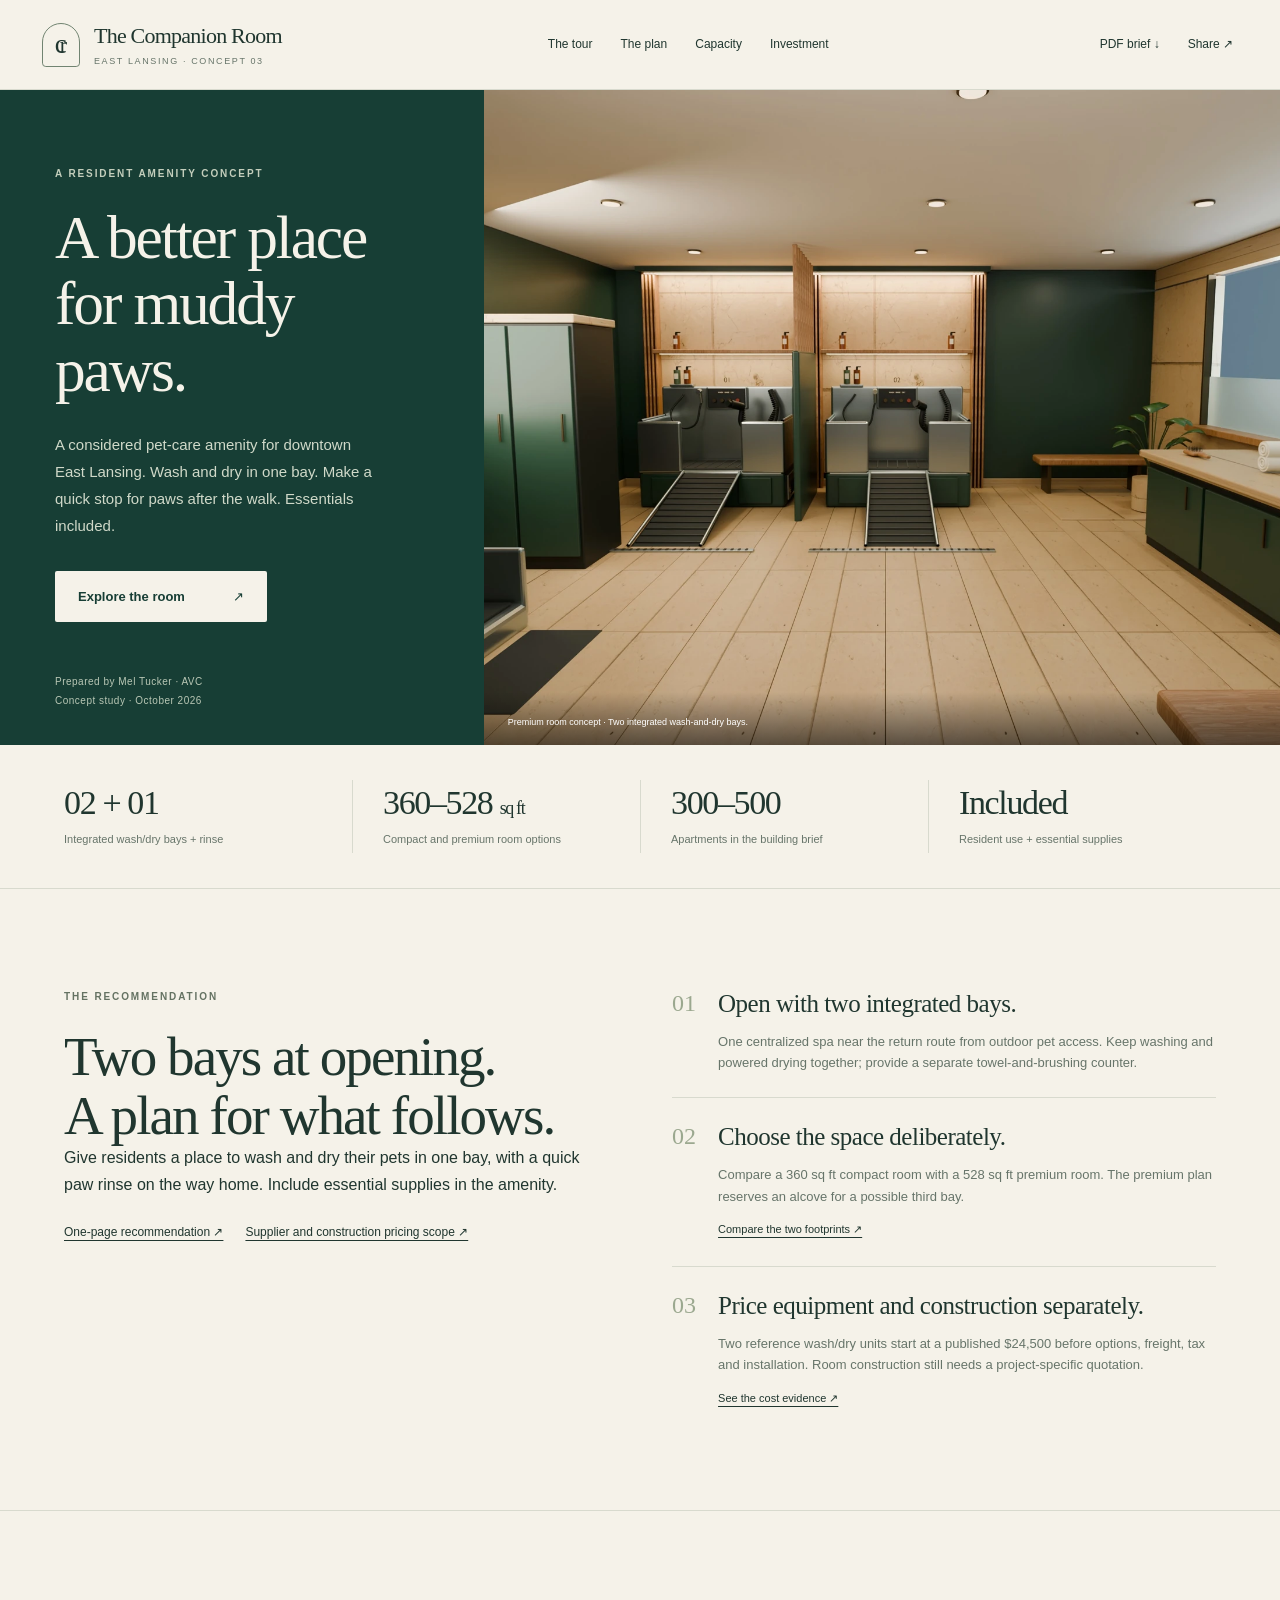
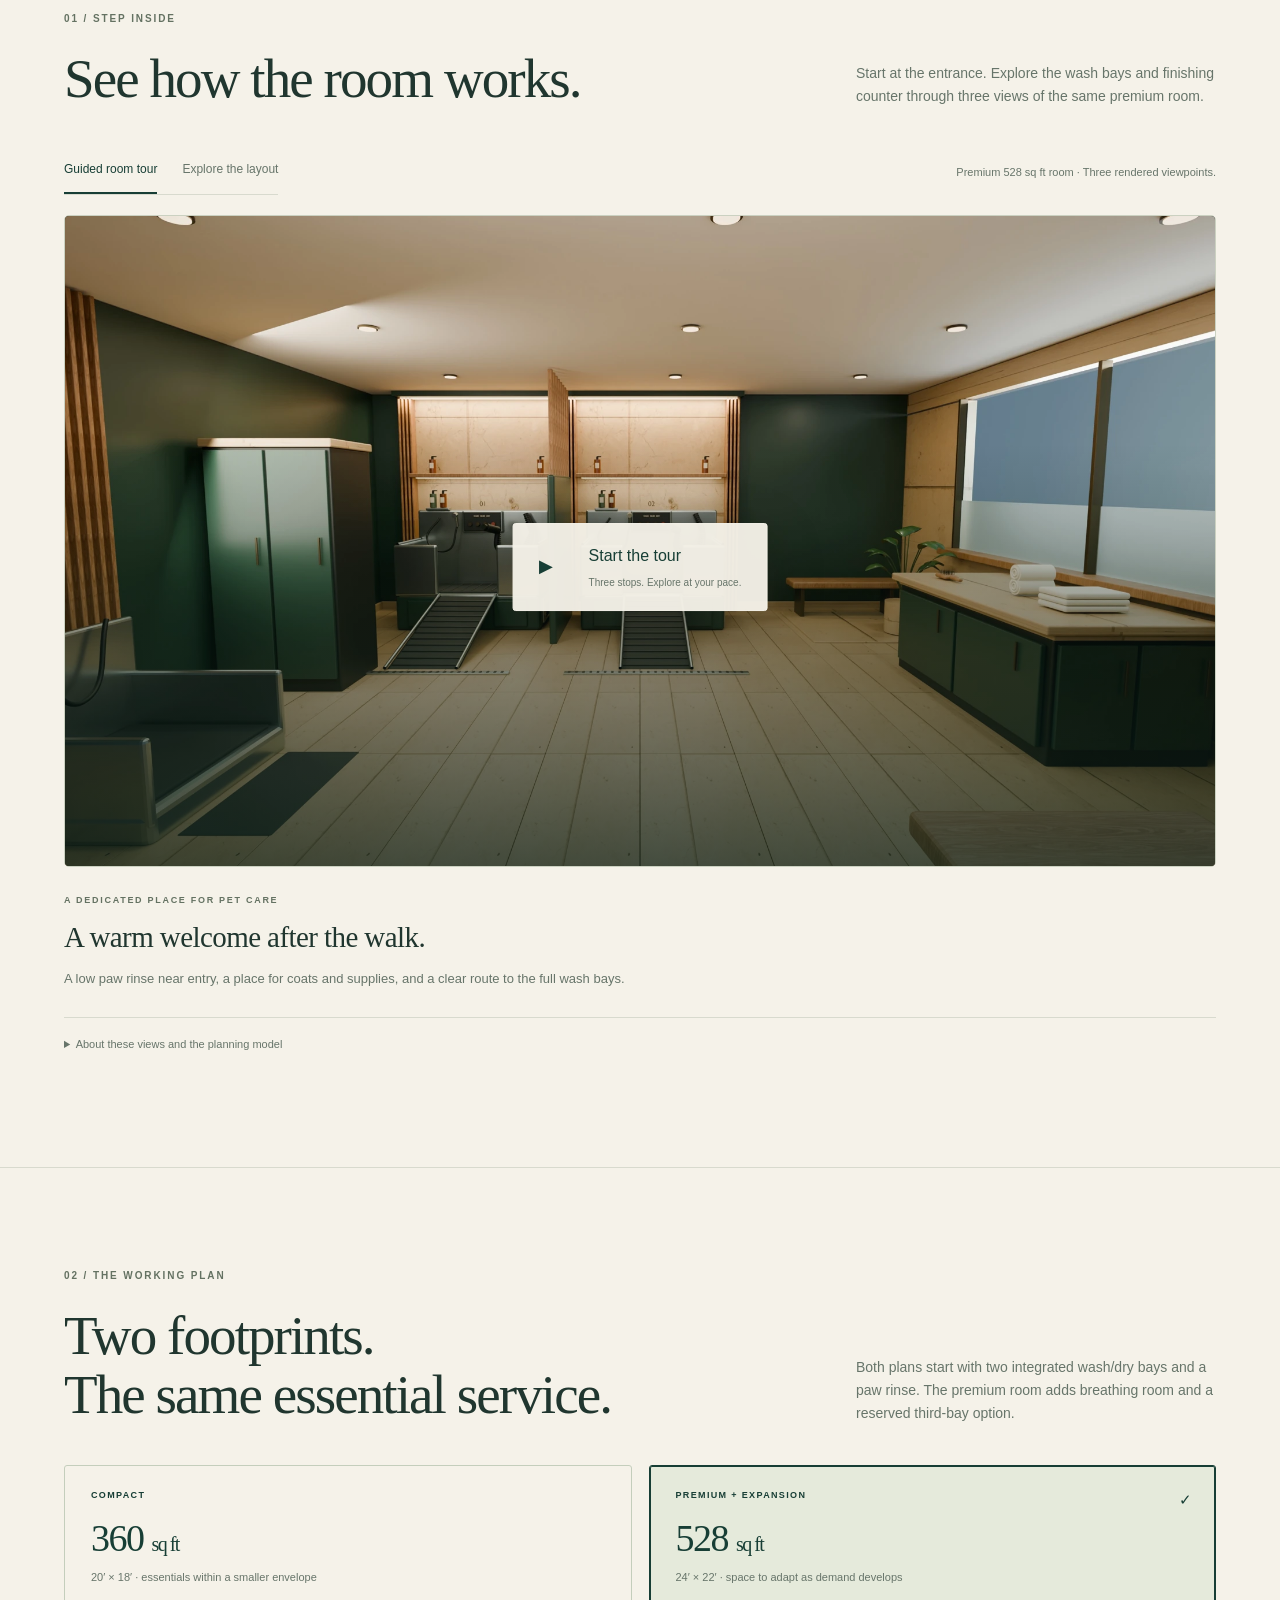
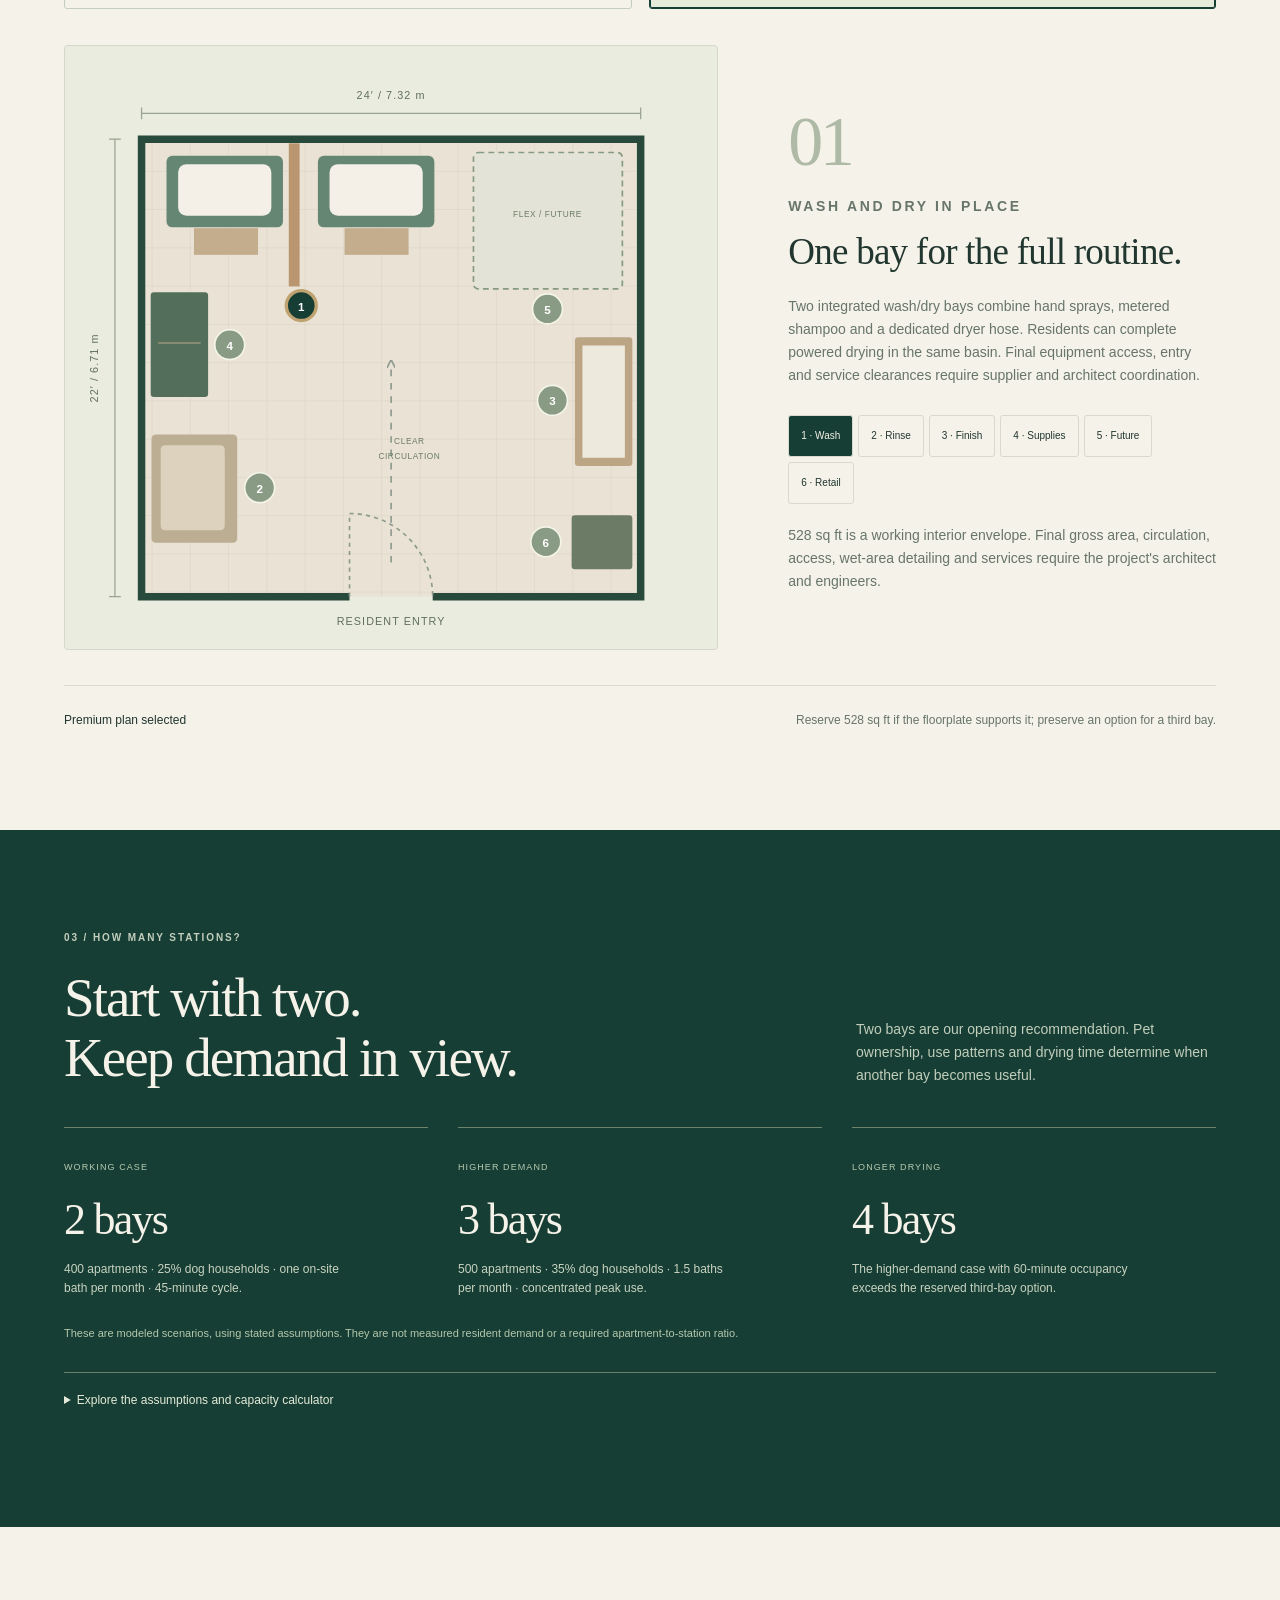
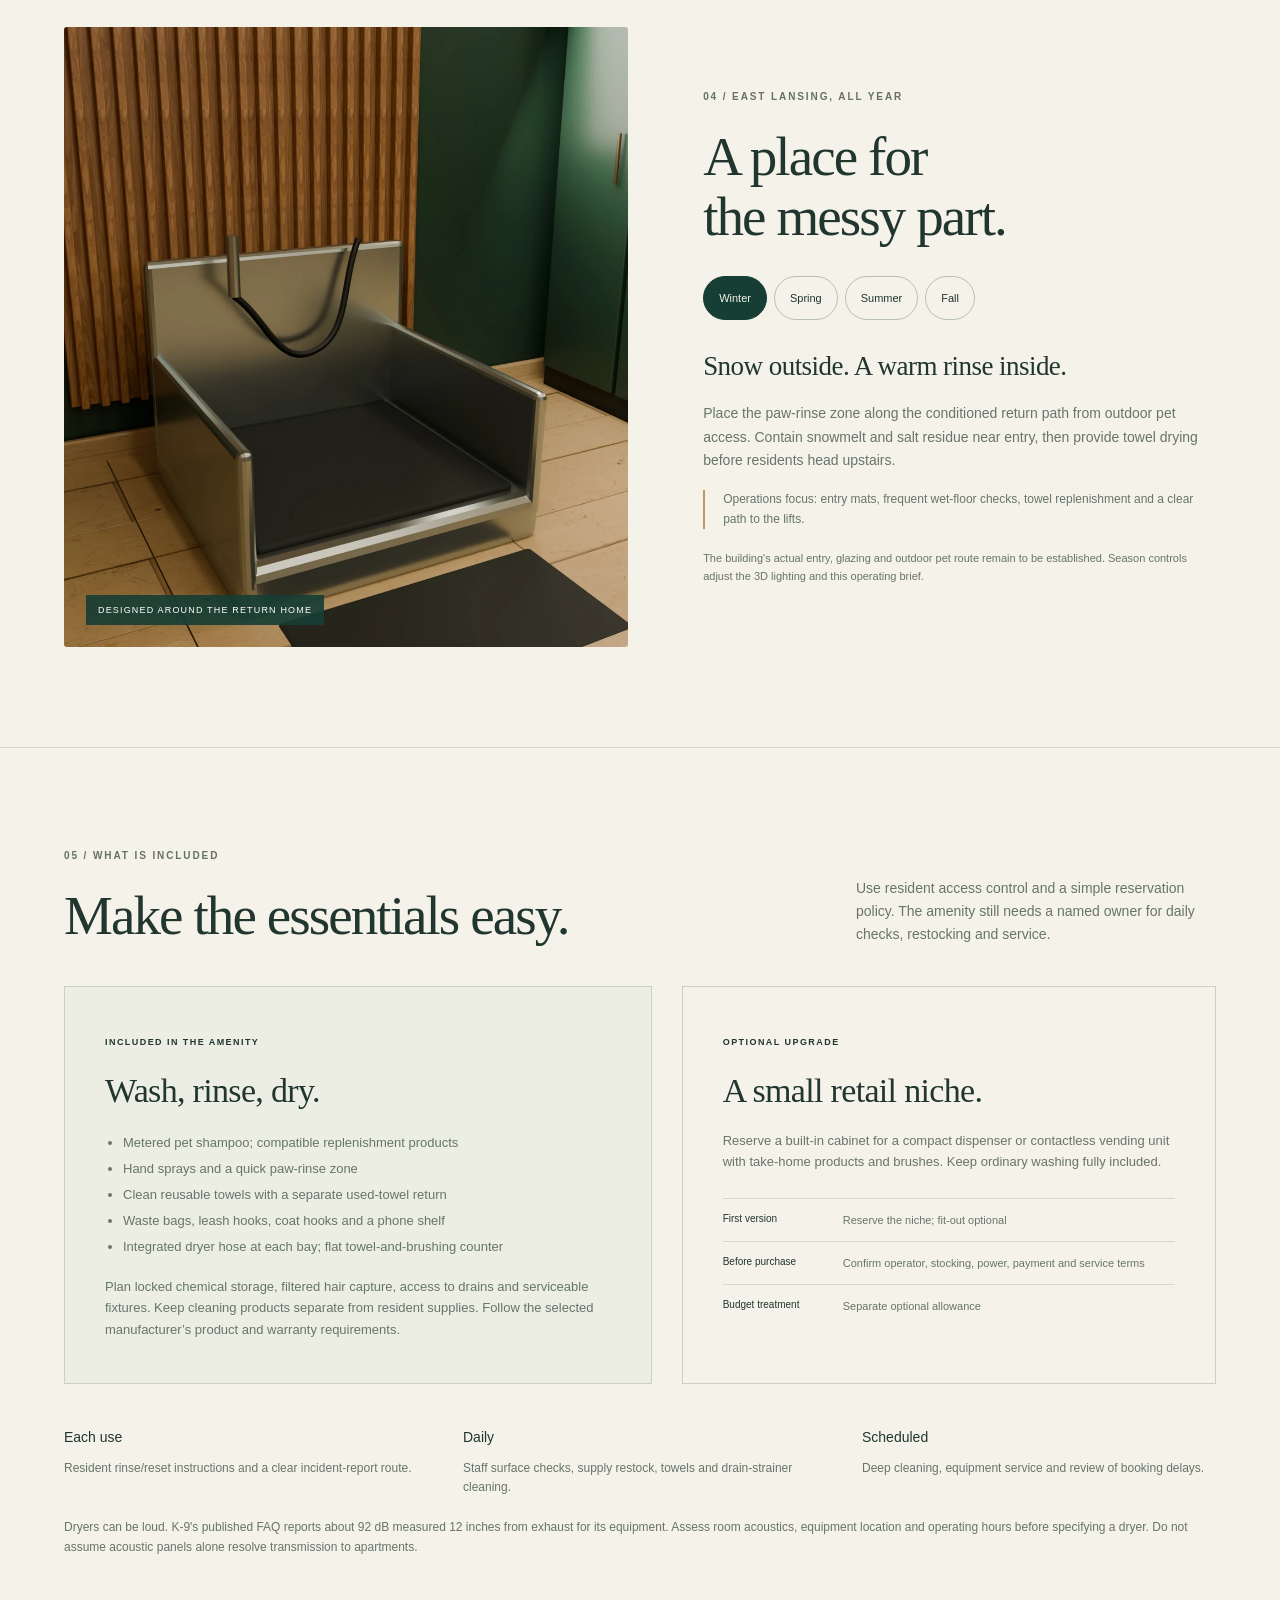
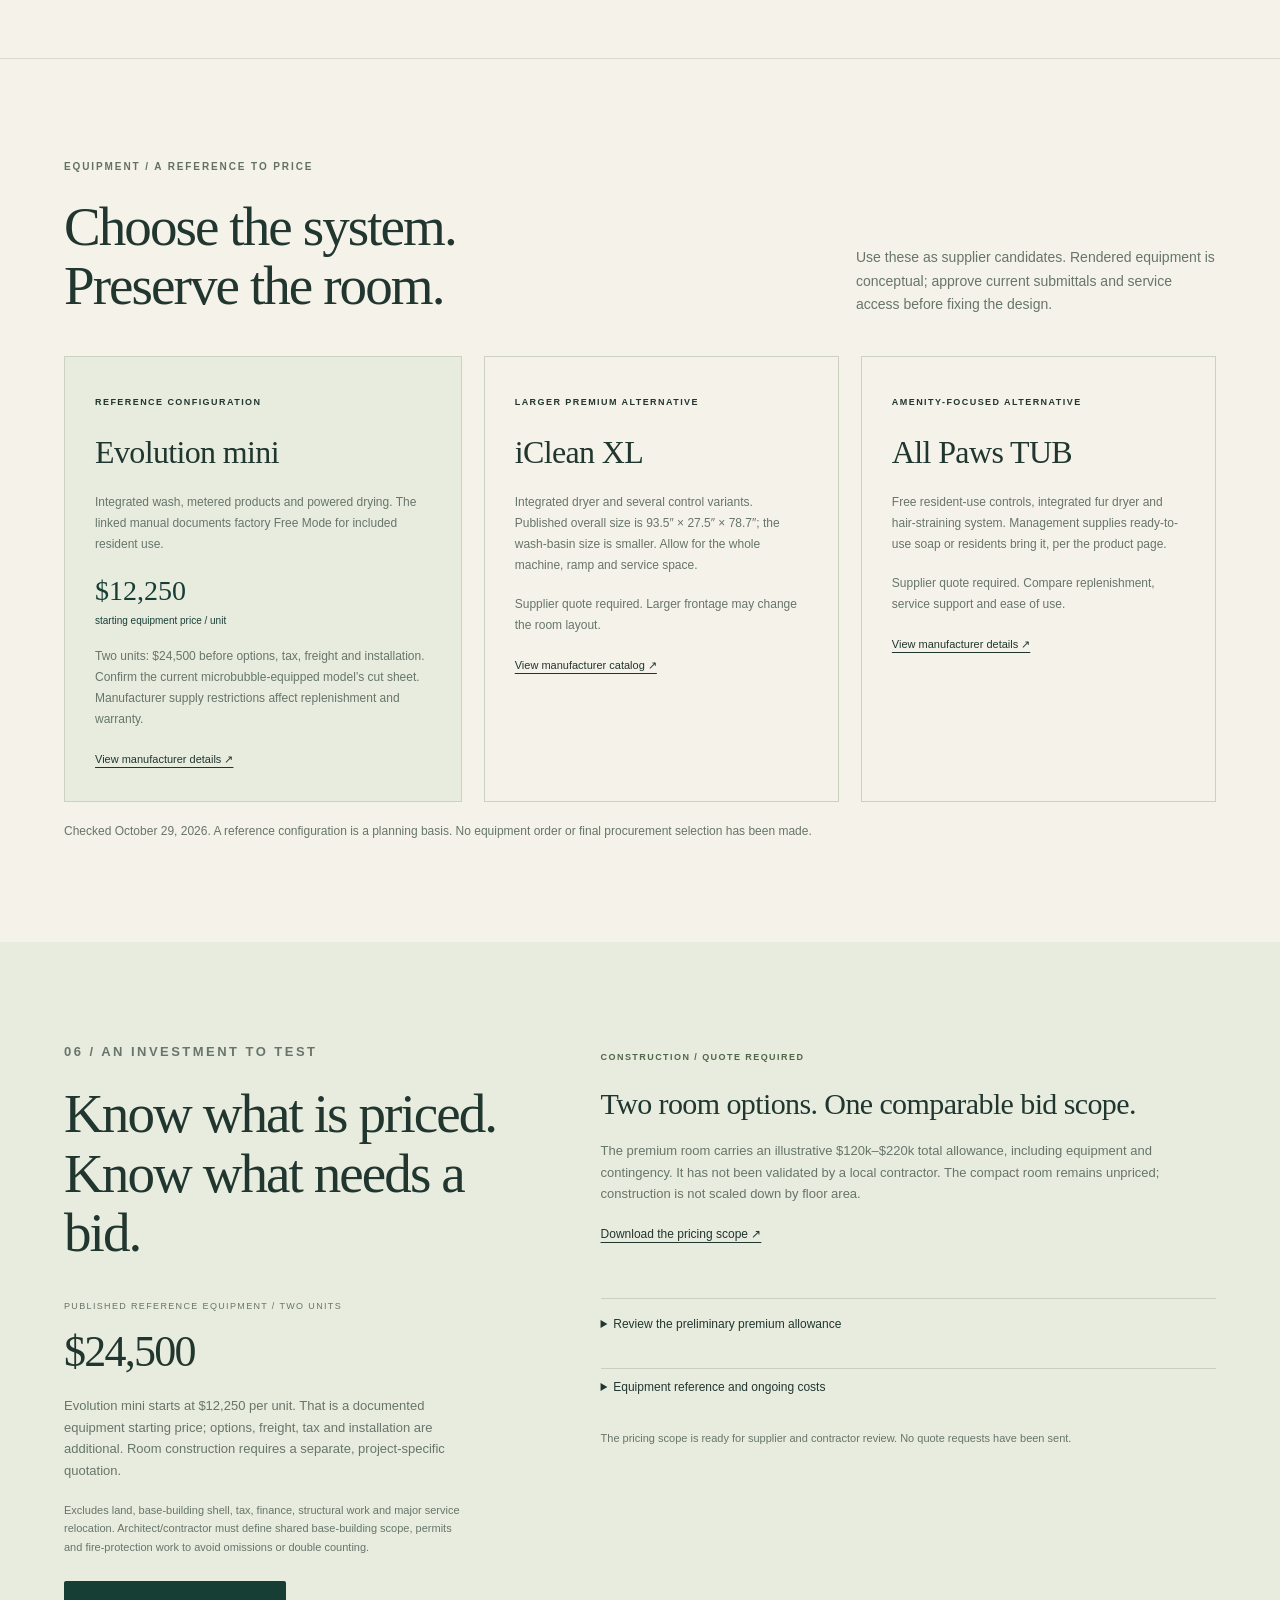
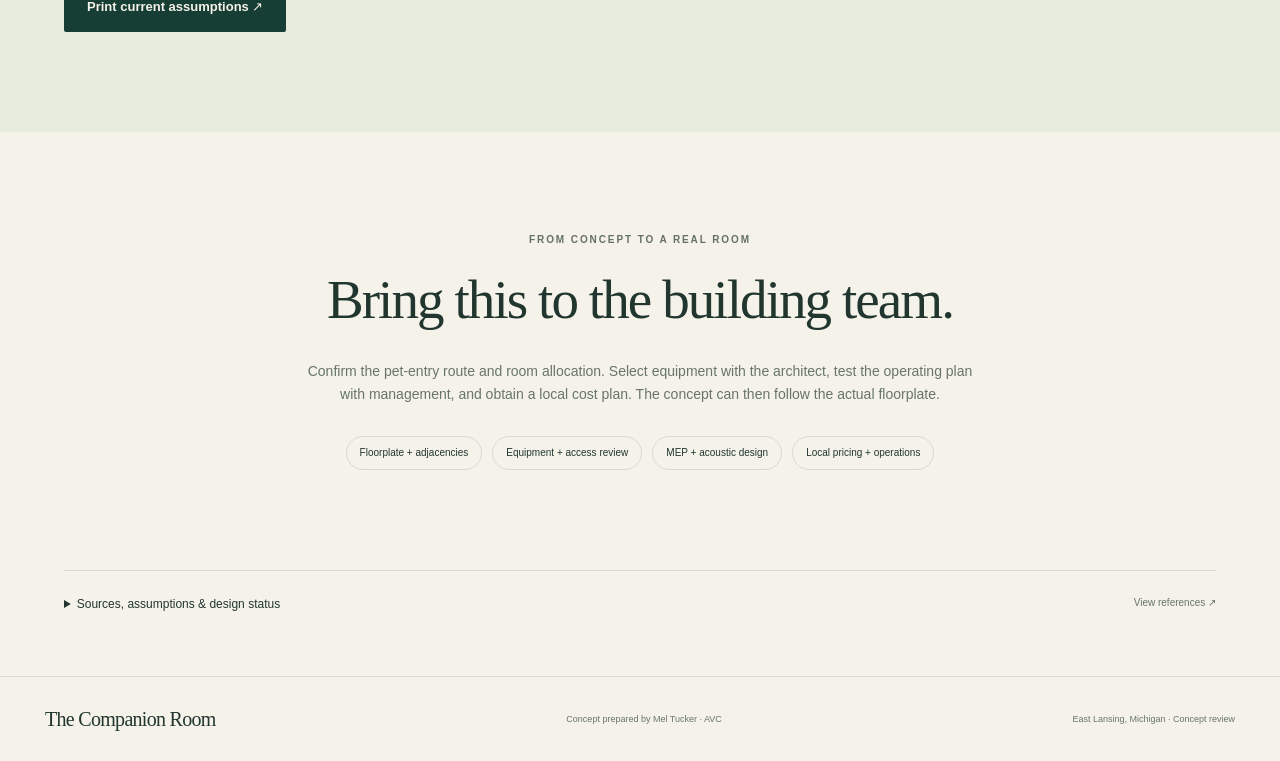
==== commit 79aad88d: "Finish resident-facing captions and Apple share icon" ====
--- a/index.html
+++ b/index.html
@@ -22,17 +22,18 @@
   <meta name="twitter:description" content="A cinematic tour of a premium East Lansing pet-spa concept. Integrated wash-and-dry, thoughtful amenities and a clear investment plan.">
   <meta name="twitter:image" content="https://meltckr.github.io/the-companion-room/assets/companion-room-og-v3.jpg">
   <meta name="twitter:image:alt" content="The Companion Room pet-spa concept by Mel Tucker, AVC.">
-  <link rel="icon" href="data:image/svg+xml,%3Csvg xmlns='http://www.w3.org/2000/svg' viewBox='0 0 32 32'%3E%3Crect width='32' height='32' rx='8' fill='%23173e35'/%3E%3Cpath d='M8 23Q16 5 24 23' fill='none' stroke='%23f5f2e9' stroke-width='3'/%3E%3C/svg%3E">
+  <link rel="icon" type="image/png" sizes="32x32" href="assets/companion-room-icon-32.png">
+  <link rel="apple-touch-icon" sizes="180x180" href="assets/companion-room-icon-180.png">
   <link rel="stylesheet" href="style.css?v=3"><script type="module" src="app.mjs?v=3"></script>
 </head>
 <body>
 <a class="skip" href="#main">Skip to content</a>
 <header class="masthead"><a class="brand" href="#"><span class="brand-icon" aria-hidden="true">c<span>r</span></span><span>The Companion Room<small>EAST LANSING · CONCEPT 03</small></span></a><nav aria-label="Main"><a href="#tour">The tour</a><a href="#layout">The plan</a><a href="#capacity">Capacity</a><a href="#investment">Investment</a></nav><div class="header-actions"><a class="plain pdf-link" href="The-Companion-Room-Concept-Brief.pdf" download>PDF brief ↓</a><button class="plain share-action" type="button">Share ↗</button></div></header>
 <main id="main">
-<section class="hero" aria-labelledby="hero-title"><div class="hero-copy"><p class="eyebrow light">A RESIDENT AMENITY CONCEPT</p><h1 id="hero-title">A better place<br>for muddy paws.</h1><p class="hero-description">A considered pet-care amenity for downtown East Lansing. Wash and dry in one bay. Make a quick stop for paws after the walk. Essentials included.</p><a class="button cream" href="#tour">Explore the room <span aria-hidden="true">↗</span></a><p class="hero-foot">Prepared by Mel Tucker · AVC<br>Concept study · October 2026</p></div><figure class="hero-image"><img src="assets/master/hero.webp" alt="Rendered premium room with two integrated wash/dry bays, a paw rinse, forest-green millwork and a finishing counter." fetchpriority="high"><figcaption>Premium room concept · All views derive from one master scene.</figcaption></figure></section>
+<section class="hero" aria-labelledby="hero-title"><div class="hero-copy"><p class="eyebrow light">A RESIDENT AMENITY CONCEPT</p><h1 id="hero-title">A better place<br>for muddy paws.</h1><p class="hero-description">A considered pet-care amenity for downtown East Lansing. Wash and dry in one bay. Make a quick stop for paws after the walk. Essentials included.</p><a class="button cream" href="#tour">Explore the room <span aria-hidden="true">↗</span></a><p class="hero-foot">Prepared by Mel Tucker · AVC<br>Concept study · October 2026</p></div><figure class="hero-image"><img src="assets/master/hero.webp" alt="Rendered premium room with two integrated wash/dry bays, a paw rinse, forest-green millwork and a finishing counter." fetchpriority="high"><figcaption>Premium room concept · Two integrated wash-and-dry bays.</figcaption></figure></section>
 <section class="facts" aria-label="Concept at a glance"><div><strong>02 + 01</strong><span>Integrated wash/dry bays + rinse</span></div><div><strong>360–528 <small>sq ft</small></strong><span>Compact and premium room options</span></div><div><strong>300–500</strong><span>Apartments in the building brief</span></div><div><strong>Included</strong><span>Resident use + essential supplies</span></div></section>
 <section class="section decision" id="recommendation"><div class="decision-intro"><p class="eyebrow">THE RECOMMENDATION</p><h2>Two bays at opening.<br>A plan for what follows.</h2><p>Give residents a place to wash and dry their pets in one bay, with a quick paw rinse on the way home. Include essential supplies in the amenity.</p><div class="doc-links"><a href="Developer-Decision-Brief.pdf">One-page recommendation ↗</a><a href="Procurement-Scope.pdf">Supplier and construction pricing scope ↗</a></div></div><div class="decision-points"><article><span class="decision-index">01</span><div><h3>Open with two integrated bays.</h3><p>One centralized spa near the return route from outdoor pet access. Keep washing and powered drying together; provide a separate towel-and-brushing counter.</p></div></article><article><span class="decision-index">02</span><div><h3>Choose the space deliberately.</h3><p>Compare a 360 sq ft compact room with a 528 sq ft premium room. The premium plan reserves an alcove for a possible third bay.</p><a href="#layout">Compare the two footprints ↗</a></div></article><article><span class="decision-index">03</span><div><h3>Price equipment and construction separately.</h3><p>Two reference wash/dry units start at a published $24,500 before options, freight, tax and installation. Room construction still needs a project-specific quotation.</p><a href="#investment">See the cost evidence ↗</a></div></article></div></section>
-<section class="tour-section section" id="tour" aria-labelledby="tour-title"><div class="section-heading"><div><p class="eyebrow">01 / STEP INSIDE</p><h2 id="tour-title">See how the room works.</h2></div><p>Start at the entrance. Explore the wash bays and finishing counter through three views of the same premium room.</p></div><div class="tour-mode-header"><div class="quality-buttons" role="group" aria-label="Tour mode"><button class="active" data-quality="cinematic" aria-pressed="true">Guided room tour</button><button data-quality="model" aria-pressed="false">Explore the layout</button></div><p id="mode-explanation">Premium 528 sq ft concept · Three rendered viewpoints</p></div><div class="viewer-shell"><div class="cinema-wrap"><canvas id="cinema-canvas" tabindex="0" aria-label="360-degree room tour. Drag or use focused arrow keys to look around. Pinch to zoom on a phone. Choose a numbered stop to change viewpoint."></canvas><div class="tour-poster" id="tour-poster"><img src="assets/master/hero.webp" alt="The premium pet-spa master scene, showing the integrated wash-and-dry bays."><div class="poster-shade"></div><button id="start-tour" class="start-tour"><span class="play-icon" aria-hidden="true">▶</span><span>Start the tour<small>Three stops. Explore at your pace.</small></span></button></div><div class="cinema-status hidden" id="cinema-status" role="status">Opening the room…</div><div class="cinema-stamp hidden" id="tour-stamp"><span id="stop-number">01 / 03</span><strong id="stop-title">The arrival</strong></div><span class="cinema-note hidden" id="tour-gesture">Drag to look · Pinch to zoom</span><div class="cinema-controls hidden" id="tour-stops" role="group" aria-label="Tour stop"><button class="active" data-cinema-view="entrance" aria-pressed="true"><span>01</span> Arrival</button><button data-cinema-view="wash" aria-pressed="false"><span>02</span> Wash + dry</button><button data-cinema-view="dry" aria-pressed="false"><span>03</span> Finish</button></div><button class="cinema-fullscreen hidden" id="cinema-fullscreen">Full screen ⛶</button></div><div class="viewer-toolbar hidden"><div class="view-buttons" role="group" aria-label="Camera view"><button class="active" data-view="overview" aria-pressed="true">Room overview</button><button data-view="entrance" aria-pressed="false">Step inside</button><button data-view="wash" aria-pressed="false">Wash bays</button><button data-view="dry" aria-pressed="false">Towel counter</button><button data-view="plan" aria-pressed="false">Overhead</button></div><button id="save-view" class="viewer-save" disabled>Save view ↓</button></div><div class="canvas-wrap hidden"><canvas id="spa-canvas" tabindex="0" aria-label="Free-movement 3D planning model. Drag to look or orbit; focus and use arrow keys to move inside." aria-describedby="viewer-help"></canvas><div class="viewer-status" id="viewer-status" role="status">Opening the planning model…</div><div class="walk-controls hidden" role="group" aria-label="Move inside the room"><button data-walk="ArrowUp" aria-label="Move forward">↑</button><button data-walk="ArrowLeft" aria-label="Move left">←</button><button data-walk="ArrowDown" aria-label="Move backward">↓</button><button data-walk="ArrowRight" aria-label="Move right">→</button></div><div class="model-stamp">PREMIUM ROOM<span>24′ × 22′ · layout exploration</span></div><div class="viewer-hint" id="viewer-help">Drag to look · Interior: use the arrows or WASD to move</div></div><div class="viewer-footer hidden"><label class="toggle"><input type="checkbox" id="future-bay"><span>Explore a third wash bay</span></label><span id="bay-note">Two integrated bays + expansion alcove</span><button id="fullscreen" class="plain">Full screen ⛶</button></div></div><div class="tour-caption"><div><p class="eyebrow" id="tour-caption-kicker">A DEDICATED PLACE FOR PET CARE</p><h3 id="tour-caption-title">A warm welcome after the walk.</h3><p id="tour-caption-body">A low paw rinse near entry, a place for coats and supplies, and a clear route to the full wash bays.</p></div><button id="tour-next" class="plain hidden">Next: wash + dry →</button></div><details class="tour-help"><summary>About these views and the planning model</summary><p>The opening images and three rendered 360° stops come from one detailed room model. The layout view uses optimized geometry from that same scene and allows free movement and a third-bay study. The tour shows the premium 528 sq ft concept. Equipment, access and room dimensions remain subject to supplier and building-team coordination.</p></details></section>
+<section class="tour-section section" id="tour" aria-labelledby="tour-title"><div class="section-heading"><div><p class="eyebrow">01 / STEP INSIDE</p><h2 id="tour-title">See how the room works.</h2></div><p>Start at the entrance. Explore the wash bays and finishing counter through three views of the same premium room.</p></div><div class="tour-mode-header"><div class="quality-buttons" role="group" aria-label="Tour mode"><button class="active" data-quality="cinematic" aria-pressed="true">Guided room tour</button><button data-quality="model" aria-pressed="false">Explore the layout</button></div><p id="mode-explanation">Premium 528 sq ft concept · Three rendered viewpoints</p></div><div class="viewer-shell"><div class="cinema-wrap"><canvas id="cinema-canvas" tabindex="0" aria-label="360-degree room tour. Drag or use focused arrow keys to look around. Pinch to zoom on a phone. Choose a numbered stop to change viewpoint."></canvas><div class="tour-poster" id="tour-poster"><img src="assets/master/hero.webp" alt="The premium pet spa with two integrated wash-and-dry bays."><div class="poster-shade"></div><button id="start-tour" class="start-tour"><span class="play-icon" aria-hidden="true">▶</span><span>Start the tour<small>Three stops. Explore at your pace.</small></span></button></div><div class="cinema-status hidden" id="cinema-status" role="status">Opening the room…</div><div class="cinema-stamp hidden" id="tour-stamp"><span id="stop-number">01 / 03</span><strong id="stop-title">The arrival</strong></div><span class="cinema-note hidden" id="tour-gesture">Drag to look · Pinch to zoom</span><div class="cinema-controls hidden" id="tour-stops" role="group" aria-label="Tour stop"><button class="active" data-cinema-view="entrance" aria-pressed="true"><span>01</span> Arrival</button><button data-cinema-view="wash" aria-pressed="false"><span>02</span> Wash + dry</button><button data-cinema-view="dry" aria-pressed="false"><span>03</span> Finish</button></div><button class="cinema-fullscreen hidden" id="cinema-fullscreen">Full screen ⛶</button></div><div class="viewer-toolbar hidden"><div class="view-buttons" role="group" aria-label="Camera view"><button class="active" data-view="overview" aria-pressed="true">Room overview</button><button data-view="entrance" aria-pressed="false">Step inside</button><button data-view="wash" aria-pressed="false">Wash bays</button><button data-view="dry" aria-pressed="false">Towel counter</button><button data-view="plan" aria-pressed="false">Overhead</button></div><button id="save-view" class="viewer-save" disabled>Save view ↓</button></div><div class="canvas-wrap hidden"><canvas id="spa-canvas" tabindex="0" aria-label="Free-movement 3D planning model. Drag to look or orbit; focus and use arrow keys to move inside." aria-describedby="viewer-help"></canvas><div class="viewer-status" id="viewer-status" role="status">Opening the planning model…</div><div class="walk-controls hidden" role="group" aria-label="Move inside the room"><button data-walk="ArrowUp" aria-label="Move forward">↑</button><button data-walk="ArrowLeft" aria-label="Move left">←</button><button data-walk="ArrowDown" aria-label="Move backward">↓</button><button data-walk="ArrowRight" aria-label="Move right">→</button></div><div class="model-stamp">PREMIUM ROOM<span>24′ × 22′ · layout exploration</span></div><div class="viewer-hint" id="viewer-help">Drag to look · Interior: use the arrows or WASD to move</div></div><div class="viewer-footer hidden"><label class="toggle"><input type="checkbox" id="future-bay"><span>Explore a third wash bay</span></label><span id="bay-note">Two integrated bays + expansion alcove</span><button id="fullscreen" class="plain">Full screen ⛶</button></div></div><div class="tour-caption"><div><p class="eyebrow" id="tour-caption-kicker">A DEDICATED PLACE FOR PET CARE</p><h3 id="tour-caption-title">A warm welcome after the walk.</h3><p id="tour-caption-body">A low paw rinse near entry, a place for coats and supplies, and a clear route to the full wash bays.</p></div><button id="tour-next" class="plain hidden">Next: wash + dry →</button></div><details class="tour-help"><summary>About these views and the planning model</summary><p>The opening images and three rendered 360° stops come from one detailed room model. The layout view uses optimized geometry from that same scene and allows free movement and a third-bay study. The tour shows the premium 528 sq ft concept. Equipment, access and room dimensions remain subject to supplier and building-team coordination.</p></details></section>
 <section class="section plan-section" id="layout"><div class="section-heading"><div><p class="eyebrow">02 / THE WORKING PLAN</p><h2>Two footprints.<br>The same essential service.</h2></div><p>Both plans start with two integrated wash/dry bays and a paw rinse. The premium room adds breathing room and a reserved third-bay option.</p></div><div class="layout-options" role="group" aria-label="Room footprint"><button class="layout-option" data-layout="compact" aria-pressed="false"><span>COMPACT</span><strong>360 <small>sq ft</small></strong><em>20′ × 18′ · essentials within a smaller envelope</em></button><button class="layout-option active" data-layout="premium" aria-pressed="true"><span>PREMIUM + EXPANSION</span><strong>528 <small>sq ft</small></strong><em>24′ × 22′ · space to adapt as demand develops</em></button></div><div class="plan-grid" id="premium-layout"><div class="plan-frame"><svg id="floorplan" viewBox="0 0 760 700" role="img" aria-labelledby="plan-title plan-desc"><title id="plan-title">Concept plan: 24 feet wide by 22 feet deep</title><desc id="plan-desc">Two integrated wash/dry bays at the back, reserve third bay back right, paw rinse front left, cleaning cabinet left middle, towel-and-brushing counter right middle and optional retail niche front right. Entrance centered at front. Dimensions are conceptual.</desc><defs><pattern id="tiles" width="46" height="46" patternUnits="userSpaceOnUse"><rect width="46" height="46" fill="#e9e2d5"/><path d="M46 0H0V46" fill="none" stroke="#d6cebf" stroke-width="1"/></pattern><marker id="arrow" viewBox="0 0 10 10" refX="5" refY="5" markerWidth="5" markerHeight="5" orient="auto-start-reverse"><path d="M0 0L10 5L0 10" fill="none" stroke="#8e9b8e" stroke-width="2"/></marker></defs><path d="M80 69H680M80 62V76M680 62V76" class="dimension"/><text x="380" y="52" text-anchor="middle" class="dim-text">24′  /  7.32 m</text><path d="M48 100V650M41 100H55M41 650H55" class="dimension"/><text transform="translate(28 375) rotate(-90)" text-anchor="middle" class="dim-text">22′  /  6.71 m</text><rect x="80" y="100" width="600" height="550" fill="url(#tiles)"/><path d="M330 650H80V100H680V650H430" fill="none" stroke="#274a3d" stroke-width="9"/><path d="M330 650V550A100 100 0 0 1 430 650" fill="none" stroke="#8e9b8e" stroke-width="2" stroke-dasharray="5 5"/><text x="380" y="684" text-anchor="middle" class="dim-text">RESIDENT ENTRY</text>
 <g class="zone selected" data-zone="wash" tabindex="0" role="button" aria-label="Zone 1, two full wash bays"><rect x="110" y="120" width="140" height="86" rx="7" fill="#668674"/><rect x="124" y="130" width="112" height="62" rx="10" fill="#f4f0e7"/><rect x="292" y="120" width="140" height="86" rx="7" fill="#668674"/><rect x="306" y="130" width="112" height="62" rx="10" fill="#f4f0e7"/><rect x="257" y="105" width="13" height="172" fill="#ba9670"/><rect x="143" y="207" width="77" height="32" fill="#c4ad8d"/><rect x="324" y="207" width="77" height="32" fill="#c4ad8d"/><circle cx="272" cy="300" r="18"/><text x="272" y="306">1</text></g>
 <g class="zone" data-zone="future" tabindex="0" role="button" aria-label="Zone 5, flexible alcove or future third bay"><rect id="future-plan" x="479" y="116" width="179" height="164" rx="6" fill="#e3e4d7" stroke="#879a82" stroke-width="2" stroke-dasharray="7 5"/><text class="plan-label" x="568" y="193">FLEX / FUTURE</text><circle cx="568" cy="304" r="18"/><text x="568" y="310">5</text></g>
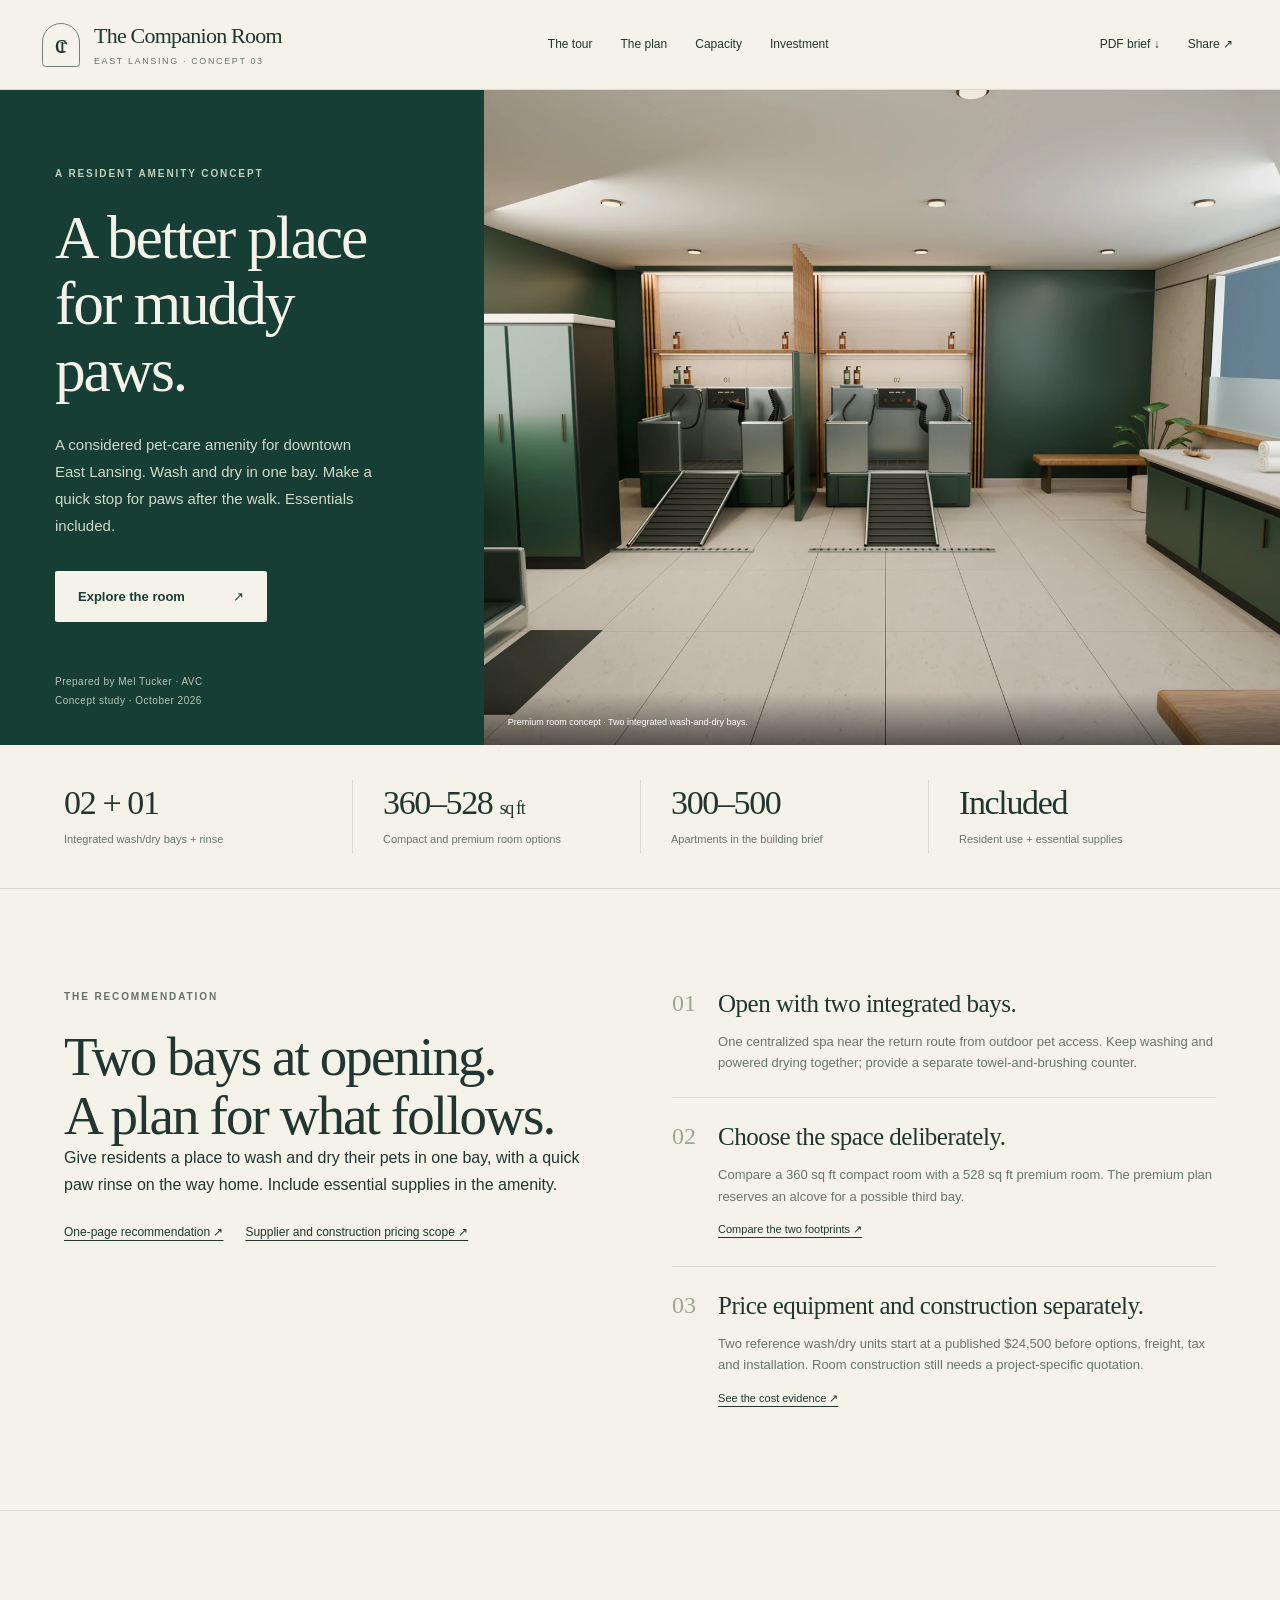
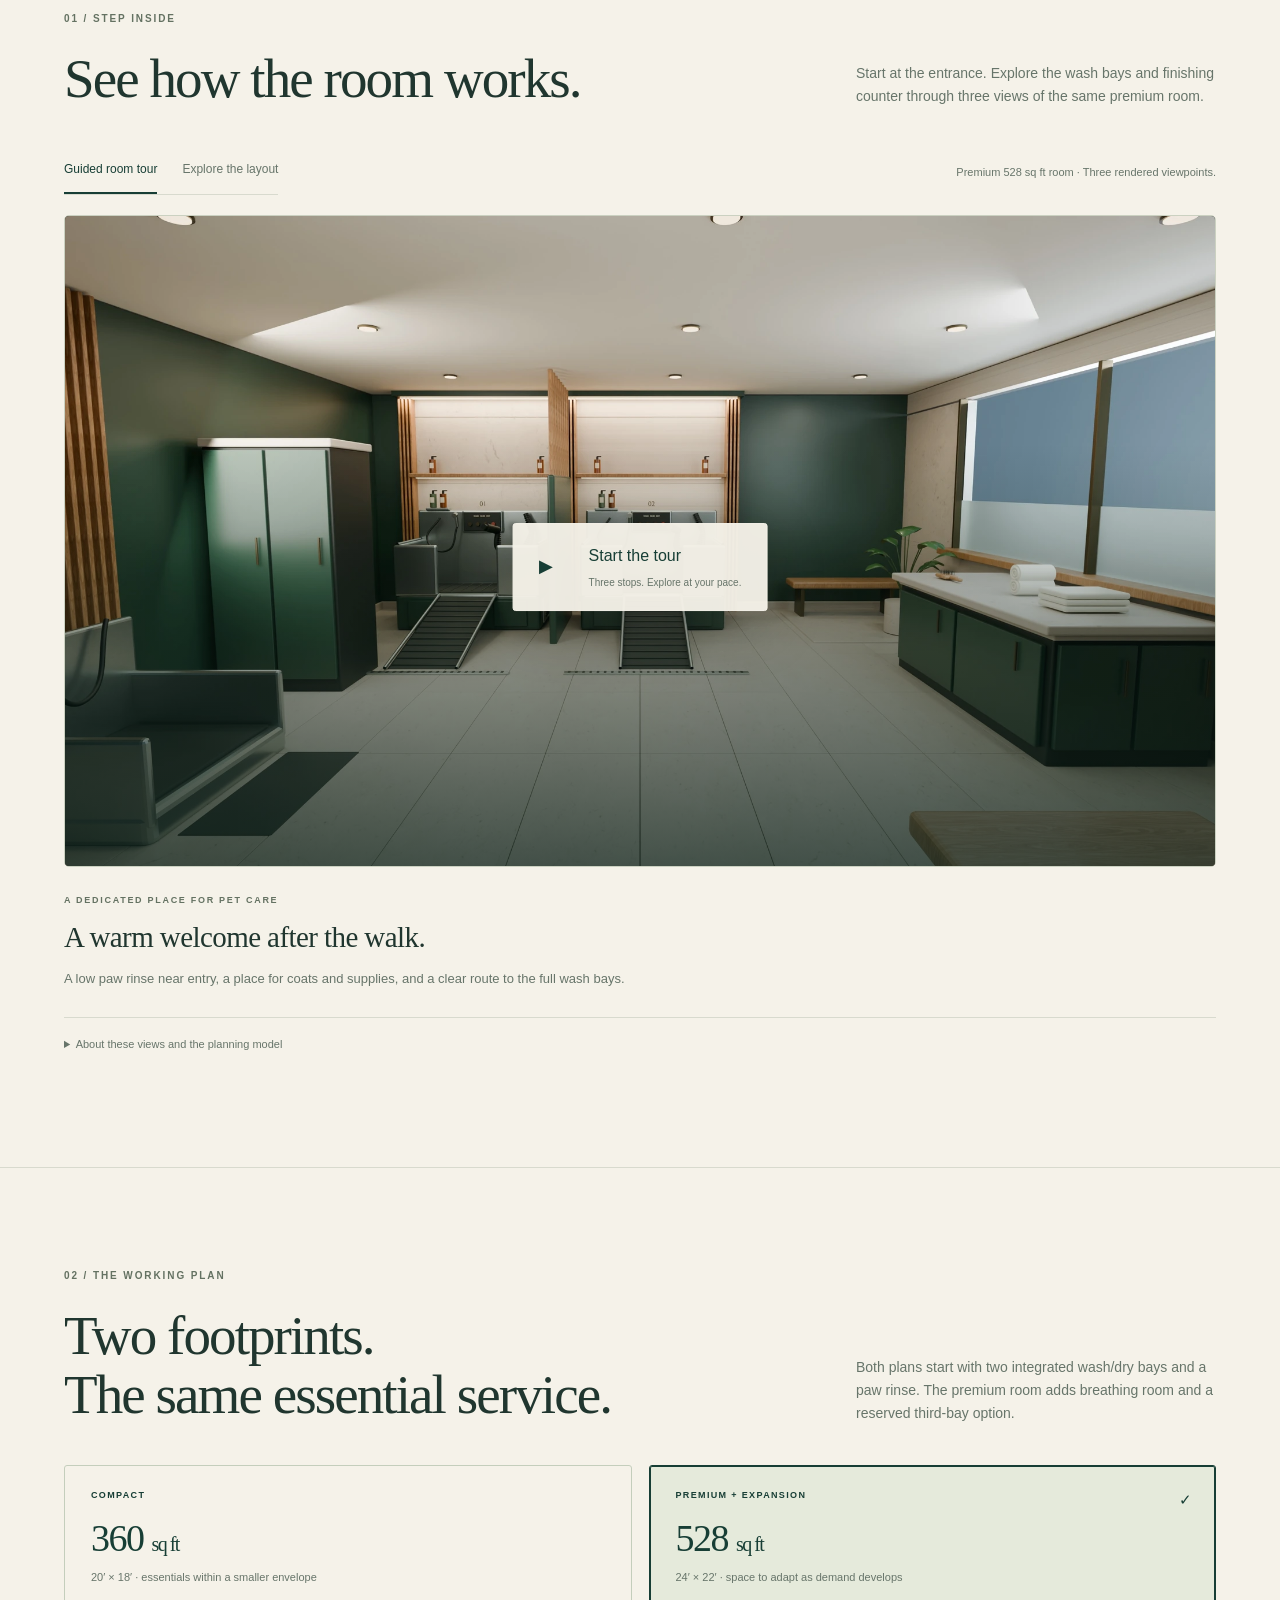
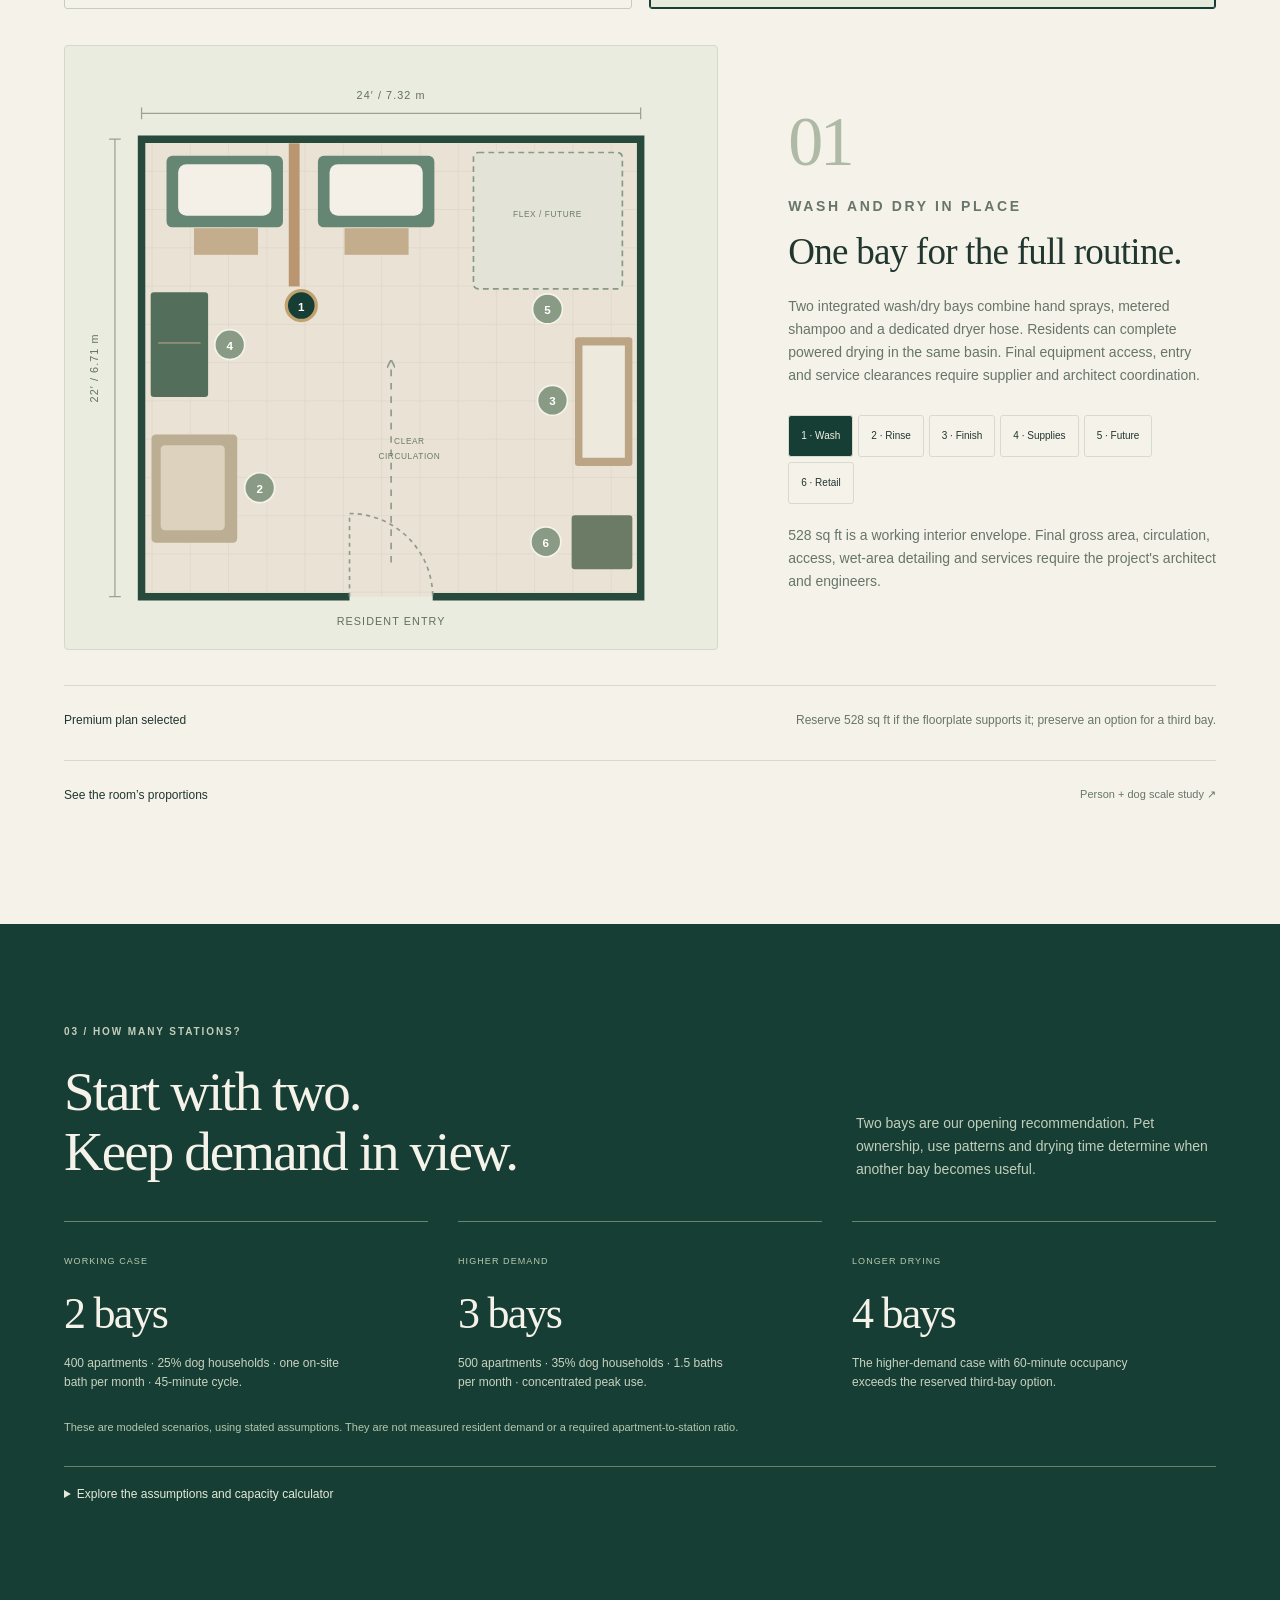
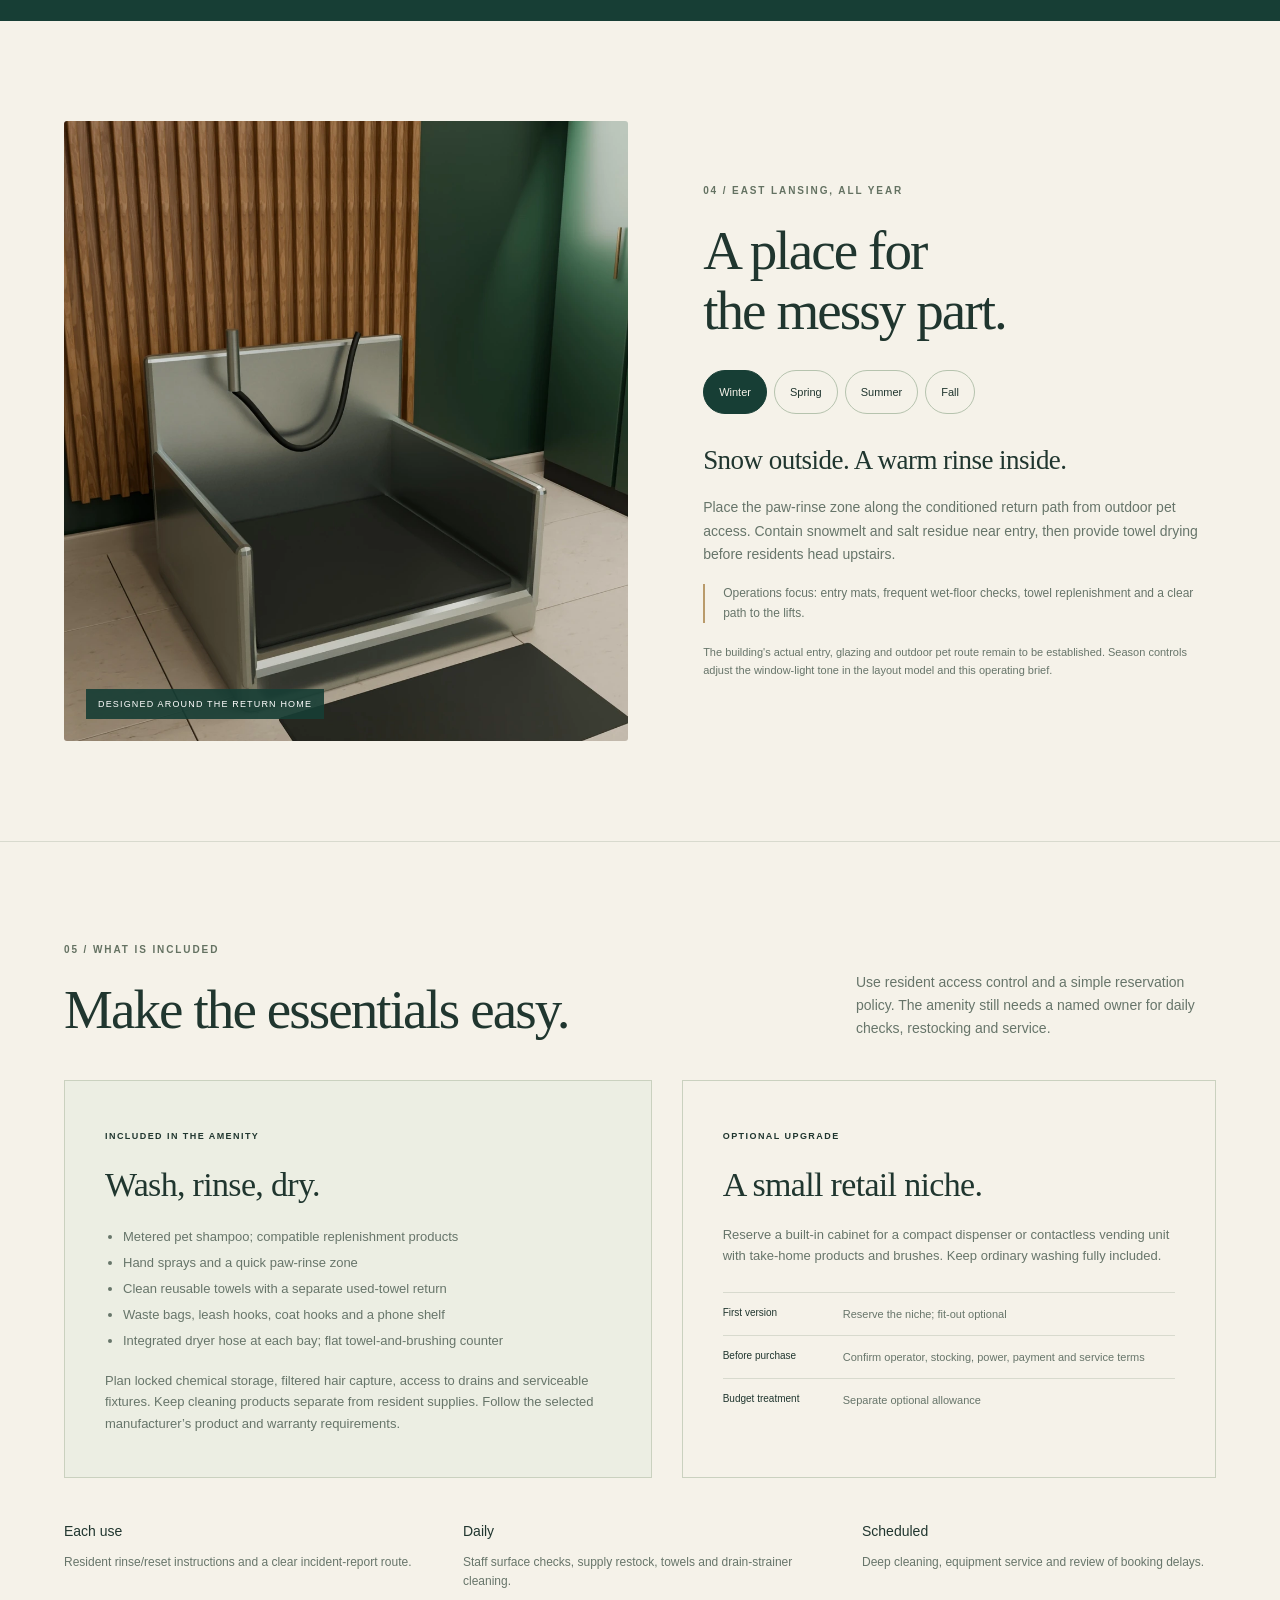
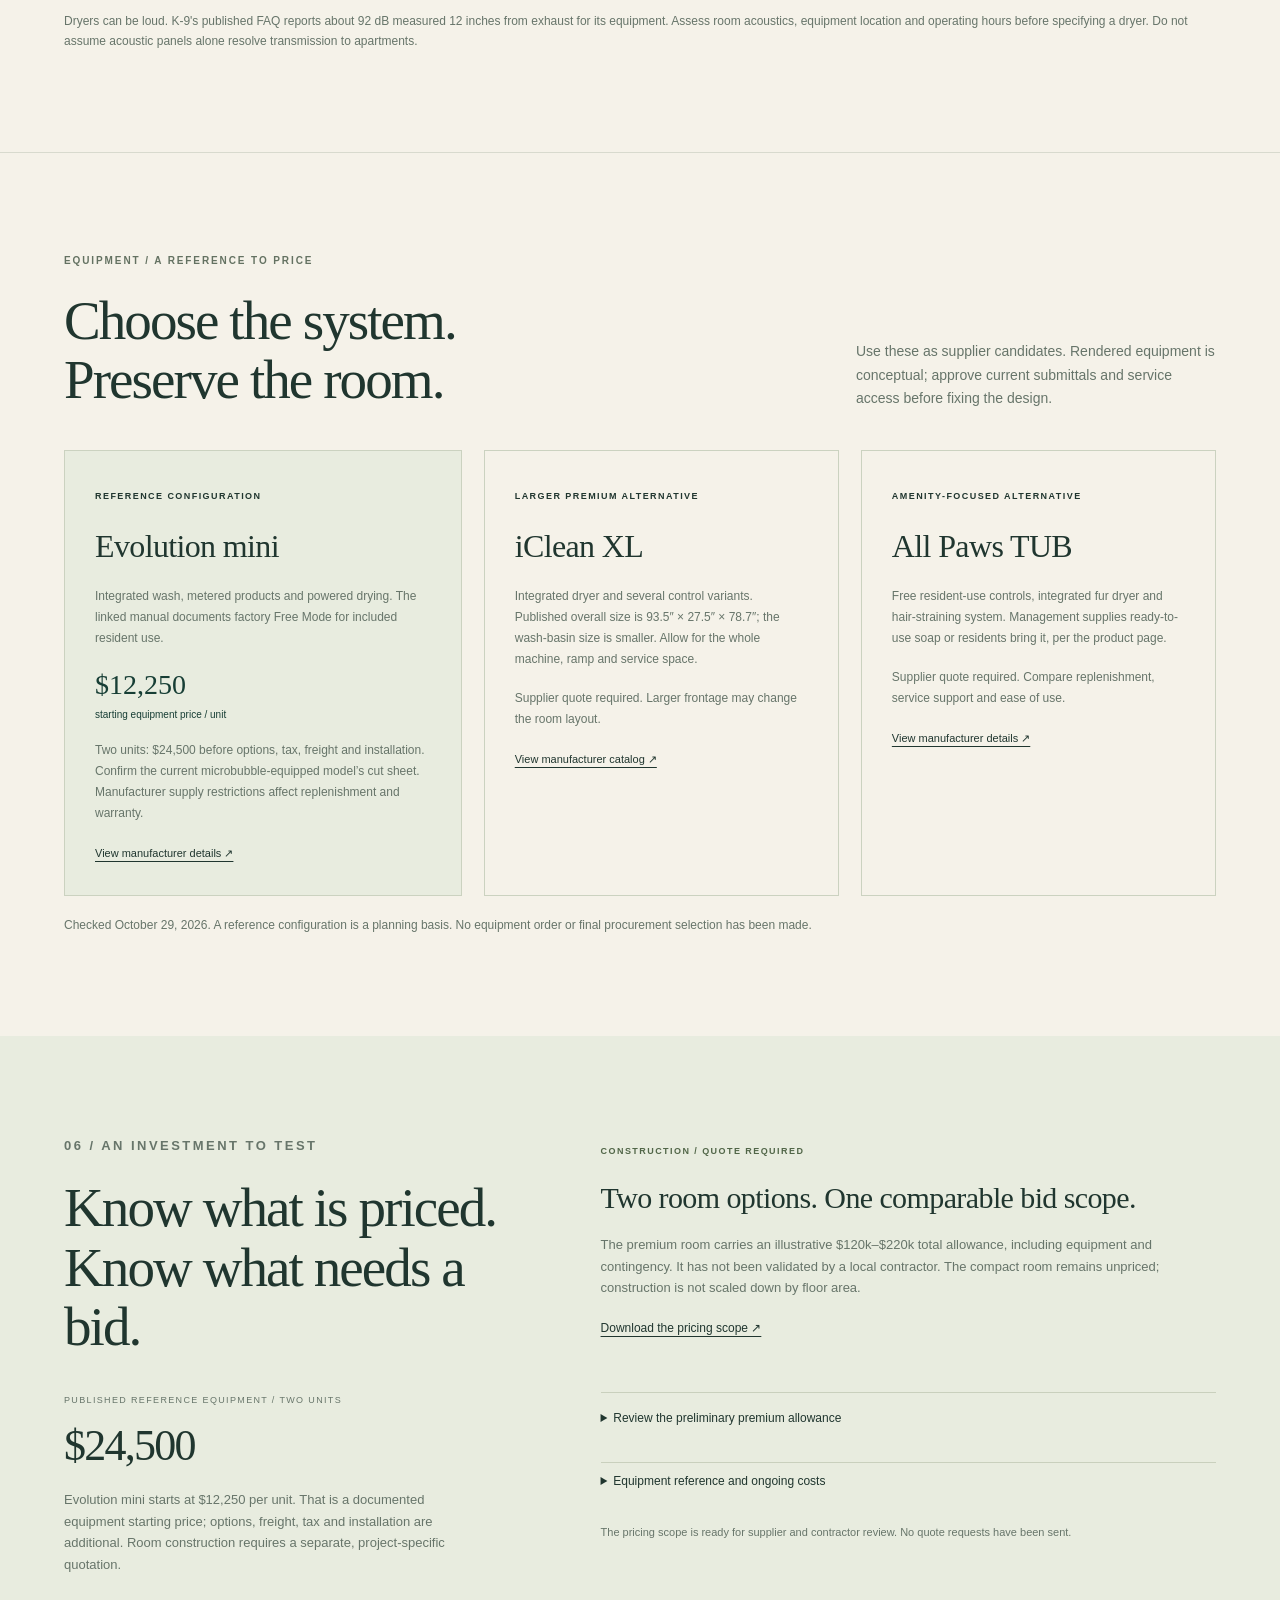
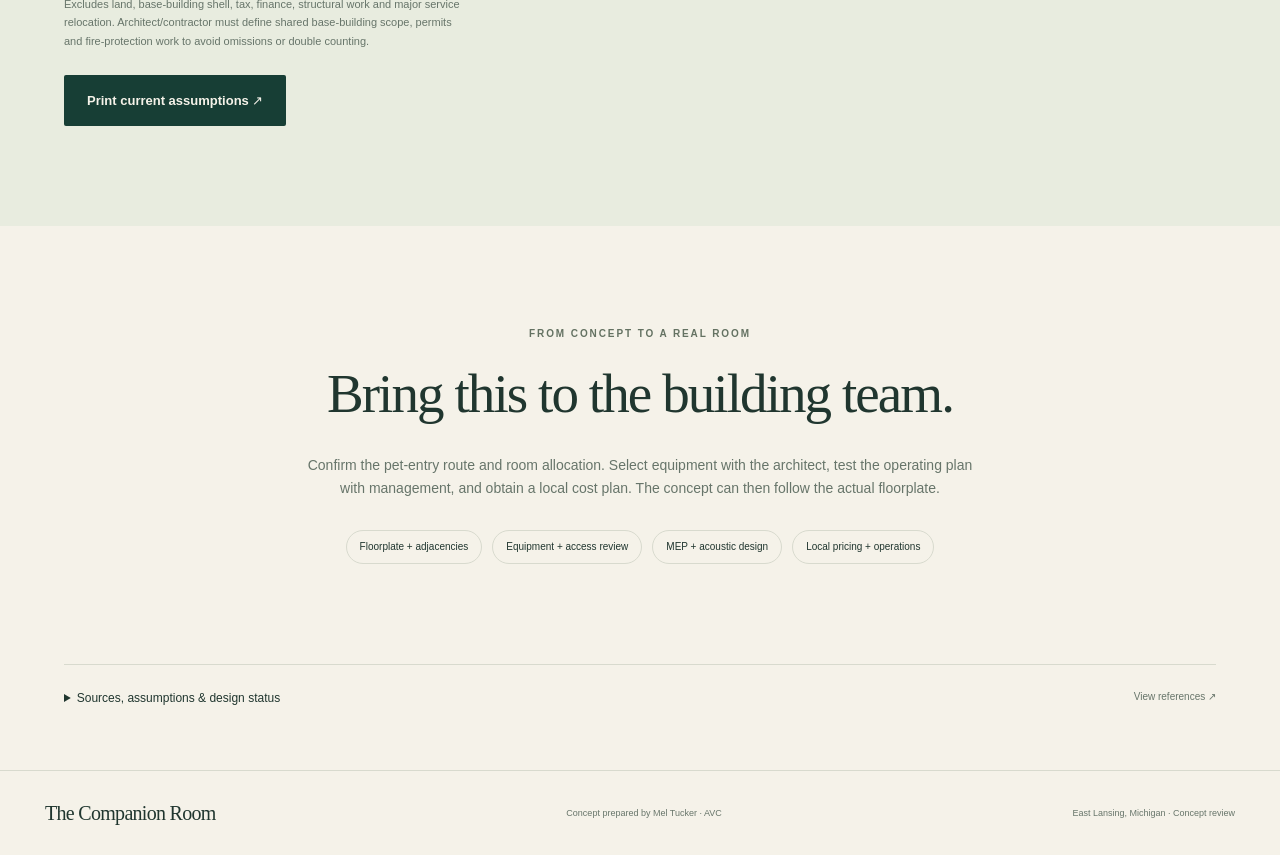
==== commit 6f1aa21d: "Polish room realism with baked lighting, reflections and scale study" ====
--- a/index.html
+++ b/index.html
@@ -11,8 +11,8 @@
   <meta property="og:title" content="The Companion Room | A premium resident pet spa">
   <meta property="og:description" content="Step inside an East Lansing pet-spa concept. Explore the cinematic tour, integrated wash-and-dry bays, amenities and investment plan.">
   <meta property="og:url" content="https://meltckr.github.io/the-companion-room/">
-  <meta property="og:image" content="https://meltckr.github.io/the-companion-room/assets/companion-room-og-v3.jpg">
-  <meta property="og:image:secure_url" content="https://meltckr.github.io/the-companion-room/assets/companion-room-og-v3.jpg">
+  <meta property="og:image" content="https://meltckr.github.io/the-companion-room/assets/companion-room-og-v4.jpg">
+  <meta property="og:image:secure_url" content="https://meltckr.github.io/the-companion-room/assets/companion-room-og-v4.jpg">
   <meta property="og:image:type" content="image/jpeg">
   <meta property="og:image:width" content="1200">
   <meta property="og:image:height" content="630">
@@ -20,29 +20,29 @@
   <meta name="twitter:card" content="summary_large_image">
   <meta name="twitter:title" content="The Companion Room | A premium resident pet spa">
   <meta name="twitter:description" content="A cinematic tour of a premium East Lansing pet-spa concept. Integrated wash-and-dry, thoughtful amenities and a clear investment plan.">
-  <meta name="twitter:image" content="https://meltckr.github.io/the-companion-room/assets/companion-room-og-v3.jpg">
+  <meta name="twitter:image" content="https://meltckr.github.io/the-companion-room/assets/companion-room-og-v4.jpg">
   <meta name="twitter:image:alt" content="The Companion Room pet-spa concept by Mel Tucker, AVC.">
   <link rel="icon" type="image/png" sizes="32x32" href="assets/companion-room-icon-32.png">
   <link rel="apple-touch-icon" sizes="180x180" href="assets/companion-room-icon-180.png">
-  <link rel="stylesheet" href="style.css?v=3"><script type="module" src="app.mjs?v=3"></script>
+  <link rel="stylesheet" href="style.css?v=4"><script type="module" src="app.mjs?v=4"></script>
 </head>
 <body>
 <a class="skip" href="#main">Skip to content</a>
 <header class="masthead"><a class="brand" href="#"><span class="brand-icon" aria-hidden="true">c<span>r</span></span><span>The Companion Room<small>EAST LANSING · CONCEPT 03</small></span></a><nav aria-label="Main"><a href="#tour">The tour</a><a href="#layout">The plan</a><a href="#capacity">Capacity</a><a href="#investment">Investment</a></nav><div class="header-actions"><a class="plain pdf-link" href="The-Companion-Room-Concept-Brief.pdf" download>PDF brief ↓</a><button class="plain share-action" type="button">Share ↗</button></div></header>
 <main id="main">
-<section class="hero" aria-labelledby="hero-title"><div class="hero-copy"><p class="eyebrow light">A RESIDENT AMENITY CONCEPT</p><h1 id="hero-title">A better place<br>for muddy paws.</h1><p class="hero-description">A considered pet-care amenity for downtown East Lansing. Wash and dry in one bay. Make a quick stop for paws after the walk. Essentials included.</p><a class="button cream" href="#tour">Explore the room <span aria-hidden="true">↗</span></a><p class="hero-foot">Prepared by Mel Tucker · AVC<br>Concept study · October 2026</p></div><figure class="hero-image"><img src="assets/master/hero.webp" alt="Rendered premium room with two integrated wash/dry bays, a paw rinse, forest-green millwork and a finishing counter." fetchpriority="high"><figcaption>Premium room concept · Two integrated wash-and-dry bays.</figcaption></figure></section>
+<section class="hero" aria-labelledby="hero-title"><div class="hero-copy"><p class="eyebrow light">A RESIDENT AMENITY CONCEPT</p><h1 id="hero-title">A better place<br>for muddy paws.</h1><p class="hero-description">A considered pet-care amenity for downtown East Lansing. Wash and dry in one bay. Make a quick stop for paws after the walk. Essentials included.</p><a class="button cream" href="#tour">Explore the room <span aria-hidden="true">↗</span></a><p class="hero-foot">Prepared by Mel Tucker · AVC<br>Concept study · October 2026</p></div><figure class="hero-image"><img src="assets/master-v4/hero.webp" alt="Rendered premium room with two integrated wash/dry bays, a paw rinse, forest-green millwork and a finishing counter." fetchpriority="high"><figcaption>Premium room concept · Two integrated wash-and-dry bays.</figcaption></figure></section>
 <section class="facts" aria-label="Concept at a glance"><div><strong>02 + 01</strong><span>Integrated wash/dry bays + rinse</span></div><div><strong>360–528 <small>sq ft</small></strong><span>Compact and premium room options</span></div><div><strong>300–500</strong><span>Apartments in the building brief</span></div><div><strong>Included</strong><span>Resident use + essential supplies</span></div></section>
 <section class="section decision" id="recommendation"><div class="decision-intro"><p class="eyebrow">THE RECOMMENDATION</p><h2>Two bays at opening.<br>A plan for what follows.</h2><p>Give residents a place to wash and dry their pets in one bay, with a quick paw rinse on the way home. Include essential supplies in the amenity.</p><div class="doc-links"><a href="Developer-Decision-Brief.pdf">One-page recommendation ↗</a><a href="Procurement-Scope.pdf">Supplier and construction pricing scope ↗</a></div></div><div class="decision-points"><article><span class="decision-index">01</span><div><h3>Open with two integrated bays.</h3><p>One centralized spa near the return route from outdoor pet access. Keep washing and powered drying together; provide a separate towel-and-brushing counter.</p></div></article><article><span class="decision-index">02</span><div><h3>Choose the space deliberately.</h3><p>Compare a 360 sq ft compact room with a 528 sq ft premium room. The premium plan reserves an alcove for a possible third bay.</p><a href="#layout">Compare the two footprints ↗</a></div></article><article><span class="decision-index">03</span><div><h3>Price equipment and construction separately.</h3><p>Two reference wash/dry units start at a published $24,500 before options, freight, tax and installation. Room construction still needs a project-specific quotation.</p><a href="#investment">See the cost evidence ↗</a></div></article></div></section>
-<section class="tour-section section" id="tour" aria-labelledby="tour-title"><div class="section-heading"><div><p class="eyebrow">01 / STEP INSIDE</p><h2 id="tour-title">See how the room works.</h2></div><p>Start at the entrance. Explore the wash bays and finishing counter through three views of the same premium room.</p></div><div class="tour-mode-header"><div class="quality-buttons" role="group" aria-label="Tour mode"><button class="active" data-quality="cinematic" aria-pressed="true">Guided room tour</button><button data-quality="model" aria-pressed="false">Explore the layout</button></div><p id="mode-explanation">Premium 528 sq ft concept · Three rendered viewpoints</p></div><div class="viewer-shell"><div class="cinema-wrap"><canvas id="cinema-canvas" tabindex="0" aria-label="360-degree room tour. Drag or use focused arrow keys to look around. Pinch to zoom on a phone. Choose a numbered stop to change viewpoint."></canvas><div class="tour-poster" id="tour-poster"><img src="assets/master/hero.webp" alt="The premium pet spa with two integrated wash-and-dry bays."><div class="poster-shade"></div><button id="start-tour" class="start-tour"><span class="play-icon" aria-hidden="true">▶</span><span>Start the tour<small>Three stops. Explore at your pace.</small></span></button></div><div class="cinema-status hidden" id="cinema-status" role="status">Opening the room…</div><div class="cinema-stamp hidden" id="tour-stamp"><span id="stop-number">01 / 03</span><strong id="stop-title">The arrival</strong></div><span class="cinema-note hidden" id="tour-gesture">Drag to look · Pinch to zoom</span><div class="cinema-controls hidden" id="tour-stops" role="group" aria-label="Tour stop"><button class="active" data-cinema-view="entrance" aria-pressed="true"><span>01</span> Arrival</button><button data-cinema-view="wash" aria-pressed="false"><span>02</span> Wash + dry</button><button data-cinema-view="dry" aria-pressed="false"><span>03</span> Finish</button></div><button class="cinema-fullscreen hidden" id="cinema-fullscreen">Full screen ⛶</button></div><div class="viewer-toolbar hidden"><div class="view-buttons" role="group" aria-label="Camera view"><button class="active" data-view="overview" aria-pressed="true">Room overview</button><button data-view="entrance" aria-pressed="false">Step inside</button><button data-view="wash" aria-pressed="false">Wash bays</button><button data-view="dry" aria-pressed="false">Towel counter</button><button data-view="plan" aria-pressed="false">Overhead</button></div><button id="save-view" class="viewer-save" disabled>Save view ↓</button></div><div class="canvas-wrap hidden"><canvas id="spa-canvas" tabindex="0" aria-label="Free-movement 3D planning model. Drag to look or orbit; focus and use arrow keys to move inside." aria-describedby="viewer-help"></canvas><div class="viewer-status" id="viewer-status" role="status">Opening the planning model…</div><div class="walk-controls hidden" role="group" aria-label="Move inside the room"><button data-walk="ArrowUp" aria-label="Move forward">↑</button><button data-walk="ArrowLeft" aria-label="Move left">←</button><button data-walk="ArrowDown" aria-label="Move backward">↓</button><button data-walk="ArrowRight" aria-label="Move right">→</button></div><div class="model-stamp">PREMIUM ROOM<span>24′ × 22′ · layout exploration</span></div><div class="viewer-hint" id="viewer-help">Drag to look · Interior: use the arrows or WASD to move</div></div><div class="viewer-footer hidden"><label class="toggle"><input type="checkbox" id="future-bay"><span>Explore a third wash bay</span></label><span id="bay-note">Two integrated bays + expansion alcove</span><button id="fullscreen" class="plain">Full screen ⛶</button></div></div><div class="tour-caption"><div><p class="eyebrow" id="tour-caption-kicker">A DEDICATED PLACE FOR PET CARE</p><h3 id="tour-caption-title">A warm welcome after the walk.</h3><p id="tour-caption-body">A low paw rinse near entry, a place for coats and supplies, and a clear route to the full wash bays.</p></div><button id="tour-next" class="plain hidden">Next: wash + dry →</button></div><details class="tour-help"><summary>About these views and the planning model</summary><p>The opening images and three rendered 360° stops come from one detailed room model. The layout view uses optimized geometry from that same scene and allows free movement and a third-bay study. The tour shows the premium 528 sq ft concept. Equipment, access and room dimensions remain subject to supplier and building-team coordination.</p></details></section>
+<section class="tour-section section" id="tour" aria-labelledby="tour-title"><div class="section-heading"><div><p class="eyebrow">01 / STEP INSIDE</p><h2 id="tour-title">See how the room works.</h2></div><p>Start at the entrance. Explore the wash bays and finishing counter through three views of the same premium room.</p></div><div class="tour-mode-header"><div class="quality-buttons" role="group" aria-label="Tour mode"><button class="active" data-quality="cinematic" aria-pressed="true">Guided room tour</button><button data-quality="model" aria-pressed="false">Explore the layout</button></div><p id="mode-explanation">Premium 528 sq ft concept · Three rendered viewpoints</p></div><div class="viewer-shell"><div class="cinema-wrap"><canvas id="cinema-canvas" tabindex="0" aria-label="360-degree room tour. Drag or use focused arrow keys to look around. Pinch to zoom on a phone. Choose a numbered stop to change viewpoint."></canvas><div class="tour-poster" id="tour-poster"><img src="assets/master-v4/hero.webp" alt="The premium pet spa with two integrated wash-and-dry bays."><div class="poster-shade"></div><button id="start-tour" class="start-tour"><span class="play-icon" aria-hidden="true">▶</span><span>Start the tour<small>Three stops. Explore at your pace.</small></span></button></div><div class="cinema-status hidden" id="cinema-status" role="status">Opening the room…</div><div class="cinema-stamp hidden" id="tour-stamp"><span id="stop-number">01 / 03</span><strong id="stop-title">The arrival</strong></div><span class="cinema-note hidden" id="tour-gesture">Drag to look · Pinch to zoom</span><div class="cinema-controls hidden" id="tour-stops" role="group" aria-label="Tour stop"><button class="active" data-cinema-view="entrance" aria-pressed="true"><span>01</span> Arrival</button><button data-cinema-view="wash" aria-pressed="false"><span>02</span> Wash + dry</button><button data-cinema-view="dry" aria-pressed="false"><span>03</span> Finish</button></div><button class="cinema-fullscreen hidden" id="cinema-fullscreen">Full screen ⛶</button></div><div class="viewer-toolbar hidden"><div class="view-buttons" role="group" aria-label="Camera view"><button class="active" data-view="overview" aria-pressed="true">Room overview</button><button data-view="entrance" aria-pressed="false">Step inside</button><button data-view="wash" aria-pressed="false">Wash bays</button><button data-view="dry" aria-pressed="false">Towel counter</button><button data-view="plan" aria-pressed="false">Overhead</button></div><button id="save-view" class="viewer-save" disabled>Save view ↓</button></div><div class="canvas-wrap hidden"><canvas id="spa-canvas" tabindex="0" aria-label="Free-movement 3D planning model. Drag to look or orbit; focus and use arrow keys to move inside." aria-describedby="viewer-help"></canvas><div class="viewer-status" id="viewer-status" role="status">Opening the planning model…</div><div class="walk-controls hidden" role="group" aria-label="Move inside the room"><button data-walk="ArrowUp" aria-label="Move forward">↑</button><button data-walk="ArrowLeft" aria-label="Move left">←</button><button data-walk="ArrowDown" aria-label="Move backward">↓</button><button data-walk="ArrowRight" aria-label="Move right">→</button></div><div class="model-stamp">PREMIUM ROOM<span>24′ × 22′ · layout exploration</span></div><div class="viewer-hint" id="viewer-help">Drag to look · Interior: use the arrows or WASD to move</div></div><div class="viewer-footer hidden"><label class="toggle"><input type="checkbox" id="future-bay"><span>Explore a third wash bay</span></label><span id="bay-note">Two integrated bays + expansion alcove</span><button id="fullscreen" class="plain">Full screen ⛶</button></div></div><div class="tour-caption"><div><p class="eyebrow" id="tour-caption-kicker">A DEDICATED PLACE FOR PET CARE</p><h3 id="tour-caption-title">A warm welcome after the walk.</h3><p id="tour-caption-body">A low paw rinse near entry, a place for coats and supplies, and a clear route to the full wash bays.</p></div><button id="tour-next" class="plain hidden">Next: wash + dry →</button></div><details class="tour-help"><summary>About these views and the planning model</summary><p>The opening images and three rendered 360° stops come from one detailed room model. The layout view uses optimized geometry from that same scene and allows free movement and a third-bay study. The tour shows the premium 528 sq ft concept. Equipment, access and room dimensions remain subject to supplier and building-team coordination.</p></details></section>
 <section class="section plan-section" id="layout"><div class="section-heading"><div><p class="eyebrow">02 / THE WORKING PLAN</p><h2>Two footprints.<br>The same essential service.</h2></div><p>Both plans start with two integrated wash/dry bays and a paw rinse. The premium room adds breathing room and a reserved third-bay option.</p></div><div class="layout-options" role="group" aria-label="Room footprint"><button class="layout-option" data-layout="compact" aria-pressed="false"><span>COMPACT</span><strong>360 <small>sq ft</small></strong><em>20′ × 18′ · essentials within a smaller envelope</em></button><button class="layout-option active" data-layout="premium" aria-pressed="true"><span>PREMIUM + EXPANSION</span><strong>528 <small>sq ft</small></strong><em>24′ × 22′ · space to adapt as demand develops</em></button></div><div class="plan-grid" id="premium-layout"><div class="plan-frame"><svg id="floorplan" viewBox="0 0 760 700" role="img" aria-labelledby="plan-title plan-desc"><title id="plan-title">Concept plan: 24 feet wide by 22 feet deep</title><desc id="plan-desc">Two integrated wash/dry bays at the back, reserve third bay back right, paw rinse front left, cleaning cabinet left middle, towel-and-brushing counter right middle and optional retail niche front right. Entrance centered at front. Dimensions are conceptual.</desc><defs><pattern id="tiles" width="46" height="46" patternUnits="userSpaceOnUse"><rect width="46" height="46" fill="#e9e2d5"/><path d="M46 0H0V46" fill="none" stroke="#d6cebf" stroke-width="1"/></pattern><marker id="arrow" viewBox="0 0 10 10" refX="5" refY="5" markerWidth="5" markerHeight="5" orient="auto-start-reverse"><path d="M0 0L10 5L0 10" fill="none" stroke="#8e9b8e" stroke-width="2"/></marker></defs><path d="M80 69H680M80 62V76M680 62V76" class="dimension"/><text x="380" y="52" text-anchor="middle" class="dim-text">24′  /  7.32 m</text><path d="M48 100V650M41 100H55M41 650H55" class="dimension"/><text transform="translate(28 375) rotate(-90)" text-anchor="middle" class="dim-text">22′  /  6.71 m</text><rect x="80" y="100" width="600" height="550" fill="url(#tiles)"/><path d="M330 650H80V100H680V650H430" fill="none" stroke="#274a3d" stroke-width="9"/><path d="M330 650V550A100 100 0 0 1 430 650" fill="none" stroke="#8e9b8e" stroke-width="2" stroke-dasharray="5 5"/><text x="380" y="684" text-anchor="middle" class="dim-text">RESIDENT ENTRY</text>
 <g class="zone selected" data-zone="wash" tabindex="0" role="button" aria-label="Zone 1, two full wash bays"><rect x="110" y="120" width="140" height="86" rx="7" fill="#668674"/><rect x="124" y="130" width="112" height="62" rx="10" fill="#f4f0e7"/><rect x="292" y="120" width="140" height="86" rx="7" fill="#668674"/><rect x="306" y="130" width="112" height="62" rx="10" fill="#f4f0e7"/><rect x="257" y="105" width="13" height="172" fill="#ba9670"/><rect x="143" y="207" width="77" height="32" fill="#c4ad8d"/><rect x="324" y="207" width="77" height="32" fill="#c4ad8d"/><circle cx="272" cy="300" r="18"/><text x="272" y="306">1</text></g>
 <g class="zone" data-zone="future" tabindex="0" role="button" aria-label="Zone 5, flexible alcove or future third bay"><rect id="future-plan" x="479" y="116" width="179" height="164" rx="6" fill="#e3e4d7" stroke="#879a82" stroke-width="2" stroke-dasharray="7 5"/><text class="plan-label" x="568" y="193">FLEX / FUTURE</text><circle cx="568" cy="304" r="18"/><text x="568" y="310">5</text></g>
 <g class="zone" data-zone="supplies" tabindex="0" role="button" aria-label="Zone 4, locked cleaning and supplies"><rect x="91" y="284" width="69" height="126" rx="4" fill="#536f5c"/><path d="M100 345H151" stroke="#cfb793"/><circle cx="186" cy="347" r="18"/><text x="186" y="353">4</text></g>
 <g class="zone" data-zone="rinse" tabindex="0" role="button" aria-label="Zone 2, low paw rinse near entry"><rect x="92" y="455" width="103" height="130" rx="5" fill="#bcae93"/><rect x="103" y="468" width="77" height="102" rx="5" fill="#ddd2bd"/><circle cx="222" cy="519" r="18"/><text x="222" y="525">2</text></g>
 <g class="zone" data-zone="dry" tabindex="0" role="button" aria-label="Zone 3, towel and brushing counter"><rect x="601" y="338" width="69" height="155" rx="4" fill="#bba585"/><rect x="610" y="348" width="51" height="135" fill="#ede9dc"/><circle cx="574" cy="414" r="18"/><text x="574" y="420">3</text></g>
-<g class="zone" data-zone="retail" tabindex="0" role="button" aria-label="Zone 6, optional supplies retail niche"><rect x="597" y="552" width="73" height="65" rx="4" fill="#6c7b65"/><circle cx="566" cy="584" r="18"/><text x="566" y="590">6</text></g><path d="M380 609V370" stroke="#8e9b8e" stroke-width="2" stroke-dasharray="8 8" marker-end="url(#arrow)"/><text class="plan-label" x="402" y="467">CLEAR</text><text class="plan-label" x="402" y="485">CIRCULATION</text></svg></div><div class="zone-description" aria-live="polite"><span id="zone-number" class="large-number">01</span><p class="eyebrow" id="zone-kicker">WASH AND DRY IN PLACE</p><h3 id="zone-title">One bay for the full routine.</h3><p id="zone-body">Two integrated wash/dry bays combine hand sprays, metered shampoo and a dedicated dryer hose. Residents can complete powered drying in the same basin. Final equipment access, entry and service clearances require supplier and architect coordination.</p><div class="zone-selectors" role="group" aria-label="Explore plan zones"><button class="active" data-zone-button="wash" aria-pressed="true">1 · Wash</button><button data-zone-button="rinse" aria-pressed="false">2 · Rinse</button><button data-zone-button="dry" aria-pressed="false">3 · Finish</button><button data-zone-button="supplies" aria-pressed="false">4 · Supplies</button><button data-zone-button="future" aria-pressed="false">5 · Future</button><button data-zone-button="retail" aria-pressed="false">6 · Retail</button></div><p class="fine">528 sq ft is a working interior envelope. Final gross area, circulation, access, wet-area detailing and services require the project's architect and engineers.</p></div></div><div class="plan-grid hidden" id="compact-layout"><div class="plan-frame"><svg viewBox="0 0 760 700" role="img" aria-labelledby="compact-title compact-desc"><title id="compact-title">Compact concept: 20 feet by 18 feet, 360 square feet</title><desc id="compact-desc">Two integrated wash/dry bays at the back, paw rinse near left front entry, compact finishing counter on right, supply cupboard on left. No third bay is reserved.</desc><defs><pattern id="compact-tiles" width="45" height="45" patternUnits="userSpaceOnUse"><rect width="45" height="45" fill="#e9e2d5"/><path d="M45 0H0V45" fill="none" stroke="#d6cebf"/></pattern></defs><text x="380" y="52" text-anchor="middle" class="dim-text">20′ / 6.10 m</text><text transform="translate(28 375) rotate(-90)" text-anchor="middle" class="dim-text">18′ / 5.49 m</text><rect x="80" y="100" width="600" height="540" fill="url(#compact-tiles)"/><path d="M330 640H80V100H680V640H430" fill="none" stroke="#274a3d" stroke-width="9"/><rect x="117" y="125" width="165" height="80" rx="9" fill="#668674"/><rect x="129" y="135" width="141" height="55" rx="12" fill="#f5f2e9"/><path d="M170 205H230L240 325H160Z" fill="#8b9987"/><rect x="345" y="125" width="165" height="80" rx="9" fill="#668674"/><rect x="357" y="135" width="141" height="55" rx="12" fill="#f5f2e9"/><path d="M397 205H457L467 325H387Z" fill="#8b9987"/><path d="M306 105V315" stroke="#ba9670" stroke-width="12"/><text x="198" y="356" class="plan-label">WASH + DRY</text><text x="427" y="356" class="plan-label">WASH + DRY</text><rect x="92" y="340" width="65" height="90" fill="#536f5c"/><text x="197" y="392" class="plan-label">SUPPLIES</text><rect x="92" y="472" width="105" height="120" rx="5" fill="#bcae93"/><rect x="105" y="484" width="78" height="94" rx="5" fill="#ddd2bd"/><text x="247" y="540" class="plan-label">PAW RINSE</text><rect x="604" y="323" width="65" height="175" rx="4" fill="#bba585"/><rect x="612" y="332" width="49" height="156" fill="#ede9dc"/><text transform="translate(584 410) rotate(-90)" class="plan-label">FINISHING COUNTER</text><path d="M330 640V540A100 100 0 0 1 430 640" fill="none" stroke="#8e9b8e" stroke-dasharray="5 5"/><text x="380" y="678" class="dim-text" text-anchor="middle">RESIDENT ENTRY</text></svg></div><div class="zone-description"><span class="large-number">360</span><p class="eyebrow">THE COMPACT OPTION</p><h3>Keep the essentials close.</h3><p>Two integrated wash/dry bays, a low paw rinse, a compact finishing counter and locked supplies. This option uses 168 fewer square feet than the premium room.</p><ul class="compact-points"><li>Same opening bay count and included-use model</li><li>Smaller counter and less flexible circulation</li><li>No reserved third-bay alcove</li><li>Retail can be omitted or placed elsewhere</li></ul><p class="fine">This is a schematic fit study. Equipment operation, accessibility and service clearances must be verified against current submittals and the actual floorplate. The rendered tour shows the premium room.</p></div></div><div class="layout-tradeoff"><strong id="layout-choice">Premium plan selected</strong><span id="layout-tradeoff">Reserve 528 sq ft if the floorplate supports it; preserve an option for a third bay.</span></div></section>
+<g class="zone" data-zone="retail" tabindex="0" role="button" aria-label="Zone 6, optional supplies retail niche"><rect x="597" y="552" width="73" height="65" rx="4" fill="#6c7b65"/><circle cx="566" cy="584" r="18"/><text x="566" y="590">6</text></g><path d="M380 609V370" stroke="#8e9b8e" stroke-width="2" stroke-dasharray="8 8" marker-end="url(#arrow)"/><text class="plan-label" x="402" y="467">CLEAR</text><text class="plan-label" x="402" y="485">CIRCULATION</text></svg></div><div class="zone-description" aria-live="polite"><span id="zone-number" class="large-number">01</span><p class="eyebrow" id="zone-kicker">WASH AND DRY IN PLACE</p><h3 id="zone-title">One bay for the full routine.</h3><p id="zone-body">Two integrated wash/dry bays combine hand sprays, metered shampoo and a dedicated dryer hose. Residents can complete powered drying in the same basin. Final equipment access, entry and service clearances require supplier and architect coordination.</p><div class="zone-selectors" role="group" aria-label="Explore plan zones"><button class="active" data-zone-button="wash" aria-pressed="true">1 · Wash</button><button data-zone-button="rinse" aria-pressed="false">2 · Rinse</button><button data-zone-button="dry" aria-pressed="false">3 · Finish</button><button data-zone-button="supplies" aria-pressed="false">4 · Supplies</button><button data-zone-button="future" aria-pressed="false">5 · Future</button><button data-zone-button="retail" aria-pressed="false">6 · Retail</button></div><p class="fine">528 sq ft is a working interior envelope. Final gross area, circulation, access, wet-area detailing and services require the project's architect and engineers.</p></div></div><div class="plan-grid hidden" id="compact-layout"><div class="plan-frame"><svg viewBox="0 0 760 700" role="img" aria-labelledby="compact-title compact-desc"><title id="compact-title">Compact concept: 20 feet by 18 feet, 360 square feet</title><desc id="compact-desc">Two integrated wash/dry bays at the back, paw rinse near left front entry, compact finishing counter on right, supply cupboard on left. No third bay is reserved.</desc><defs><pattern id="compact-tiles" width="45" height="45" patternUnits="userSpaceOnUse"><rect width="45" height="45" fill="#e9e2d5"/><path d="M45 0H0V45" fill="none" stroke="#d6cebf"/></pattern></defs><text x="380" y="52" text-anchor="middle" class="dim-text">20′ / 6.10 m</text><text transform="translate(28 375) rotate(-90)" text-anchor="middle" class="dim-text">18′ / 5.49 m</text><rect x="80" y="100" width="600" height="540" fill="url(#compact-tiles)"/><path d="M330 640H80V100H680V640H430" fill="none" stroke="#274a3d" stroke-width="9"/><rect x="117" y="125" width="165" height="80" rx="9" fill="#668674"/><rect x="129" y="135" width="141" height="55" rx="12" fill="#f5f2e9"/><path d="M170 205H230L240 325H160Z" fill="#8b9987"/><rect x="345" y="125" width="165" height="80" rx="9" fill="#668674"/><rect x="357" y="135" width="141" height="55" rx="12" fill="#f5f2e9"/><path d="M397 205H457L467 325H387Z" fill="#8b9987"/><path d="M306 105V315" stroke="#ba9670" stroke-width="12"/><text x="198" y="356" class="plan-label">WASH + DRY</text><text x="427" y="356" class="plan-label">WASH + DRY</text><rect x="92" y="340" width="65" height="90" fill="#536f5c"/><text x="197" y="392" class="plan-label">SUPPLIES</text><rect x="92" y="472" width="105" height="120" rx="5" fill="#bcae93"/><rect x="105" y="484" width="78" height="94" rx="5" fill="#ddd2bd"/><text x="247" y="540" class="plan-label">PAW RINSE</text><rect x="604" y="323" width="65" height="175" rx="4" fill="#bba585"/><rect x="612" y="332" width="49" height="156" fill="#ede9dc"/><text transform="translate(584 410) rotate(-90)" class="plan-label">FINISHING COUNTER</text><path d="M330 640V540A100 100 0 0 1 430 640" fill="none" stroke="#8e9b8e" stroke-dasharray="5 5"/><text x="380" y="678" class="dim-text" text-anchor="middle">RESIDENT ENTRY</text></svg></div><div class="zone-description"><span class="large-number">360</span><p class="eyebrow">THE COMPACT OPTION</p><h3>Keep the essentials close.</h3><p>Two integrated wash/dry bays, a low paw rinse, a compact finishing counter and locked supplies. This option uses 168 fewer square feet than the premium room.</p><ul class="compact-points"><li>Same opening bay count and included-use model</li><li>Smaller counter and less flexible circulation</li><li>No reserved third-bay alcove</li><li>Retail can be omitted or placed elsewhere</li></ul><p class="fine">This is a schematic fit study. Equipment operation, accessibility and service clearances must be verified against current submittals and the actual floorplate. The rendered tour shows the premium room.</p></div></div><div class="layout-tradeoff"><strong id="layout-choice">Premium plan selected</strong><span id="layout-tradeoff">Reserve 528 sq ft if the floorplate supports it; preserve an option for a third bay.</span></div><details class="scale-study"><summary>See the room’s proportions <span>Person + dog scale study ↗</span></summary><div class="scale-study-body"><div><p class="eyebrow">A SENSE OF SCALE</p><h3>A room for people<br>and their companions.</h3><p>An adult and a medium-to-large dog give the fixture heights a familiar reference. These are illustrative proportions; final equipment, reach and clearances require supplier and architectural review.</p></div><svg viewBox="0 0 780 325" role="img" aria-labelledby="scale-title scale-desc"><title id="scale-title">Person, dog and pet-spa fixtures at the same scale</title><desc id="scale-desc">A standing adult 1.70 metres tall, a dog 0.55 metres at the shoulder, the master scene's 1.07 metre wash-basin rim and 0.93 metre finishing counter. All share one centimetre-to-pixel scale.</desc><path d="M35 260H750" stroke="#b5c0ad" stroke-width="1"/><g fill="#38594a"><circle cx="116" cy="101" r="11"/><path d="M106 116Q116 111 126 116L133 160 128 178 131 256Q128 262 123 258L116 190 110 257Q107 262 102 257L104 178 99 159Z"/><path d="M104 119L95 126 88 167Q87 174 92 174L102 142ZM126 118L135 126 143 166Q146 174 140 175L128 143Z"/></g><g fill="#8f9e87"><ellipse cx="253" cy="226" rx="39" ry="21"/><path d="M274 215L285 188Q298 180 311 189L326 199Q328 207 319 209L300 207 291 231Z"/><path d="M289 189L285 175Q301 176 304 189Z"/><path d="M227 231L218 258H226L242 234ZM265 236L269 258H278L280 230Z"/><path d="M219 217Q194 199 191 190Q182 205 215 228Z"/></g><g fill="none" stroke="#8b9c85" stroke-width="1"><path d="M65 90V260M60 90H70M60 260H70"/><path d="M342 205V260M337 205H347M337 260H347"/><path d="M393 153V260M388 153H398M388 260H398"/></g><g><rect x="420" y="158" width="172" height="102" rx="4" fill="#456653"/><rect x="420" y="153" width="172" height="65" rx="5" fill="#b2bbb2"/><rect x="427" y="159" width="158" height="51" rx="4" fill="#6e7f73"/><rect x="473" y="183" width="66" height="35" fill="#456653"/><path d="M420 153H592" stroke="#e9e9dd" stroke-width="4"/><rect x="633" y="172" width="110" height="88" rx="2" fill="#456653"/><rect x="629" y="167" width="118" height="7" rx="2" fill="#c5bfab"/></g><g fill="#67756a" font-family="-apple-system,BlinkMacSystemFont,Segoe UI,sans-serif" font-size="11"><text x="47" y="181" transform="rotate(-90 47 181)">1.70 m / 5′7″</text><text x="361" y="258" transform="rotate(-90 361 258)">0.55 m / 22″</text><text x="91" y="286">ADULT</text><text x="218" y="286">DOG · SHOULDER</text><text x="430" y="286">BASIN RIM · 1.07 m</text><text x="634" y="286">COUNTER · 0.93 m</text><text x="420" y="311" font-size="10">Illustrative fixture heights</text></g></svg><div class="scale-key" aria-label="Illustrative height references"><div><span>Adult</span><strong>1.70 m · 5′7″</strong></div><div><span>Dog at shoulder</span><strong>0.55 m · 22″</strong></div><div><span>Basin rim</span><strong>1.07 m · 42″</strong></div><div><span>Finishing counter</span><strong>0.93 m · 37″</strong></div></div></div></details></section>
 <section class="capacity-section section" id="capacity"><div class="section-heading"><div><p class="eyebrow light">03 / HOW MANY STATIONS?</p><h2>Start with two.<br>Keep demand in view.</h2></div><p>Two bays are our opening recommendation. Pet ownership, use patterns and drying time determine when another bay becomes useful.</p></div><div class="capacity-summary"><article><span>WORKING CASE</span><strong>2 bays</strong><p>400 apartments · 25% dog households · one on-site bath per month · 45-minute cycle.</p></article><article><span>HIGHER DEMAND</span><strong>3 bays</strong><p>500 apartments · 35% dog households · 1.5 baths per month · concentrated peak use.</p></article><article><span>LONGER DRYING</span><strong>4 bays</strong><p>The higher-demand case with 60-minute occupancy exceeds the reserved third-bay option.</p></article></div><p class="summary-assumption">These are modeled scenarios, using stated assumptions. They are not measured resident demand or a required apartment-to-station ratio.</p><details class="capacity-detail"><summary>Explore the assumptions and capacity calculator</summary><div class="calculator"><div class="inputs"><div class="scenario-buttons" role="group" aria-label="Demand scenarios"><button class="active" data-scenario="base" aria-pressed="true">Working case</button><button data-scenario="low" aria-pressed="false">Lower demand</button><button data-scenario="stress" aria-pressed="false">Stress case</button><button data-scenario="long" aria-pressed="false">Longer drying</button></div><label>Apartments <output for="units" id="units-value">400</output><input id="units" type="range" min="300" max="500" step="10" value="400"></label><label>Households with dogs <output for="dogShare" id="dogShare-value">25%</output><input id="dogShare" type="range" min="10" max="45" step="1" value="25"></label><label>On-site baths per dog household / month <output for="baths" id="baths-value">1.0</output><input id="baths" type="range" min="0.5" max="2" step="0.1" value="1"></label><details><summary>Adjust peak demand and operating assumptions</summary><label>Occupied cycle: wash + dry + reset <output for="cycle" id="cycle-value">45 min</output><input id="cycle" type="range" min="25" max="75" step="5" value="45"></label><label>Wash-and-dry sessions within peak hours <output for="peakShare" id="peakShare-value">60%</output><input id="peakShare" type="range" min="30" max="90" step="5" value="60"></label><label>Peak hours per week <output for="peakHours" id="peakHours-value">20 hr</output><input id="peakHours" type="range" min="8" max="30" step="1" value="20"></label><label>Equipment availability during peak hours <output for="availability" id="availability-value">90%</output><input id="availability" type="range" min="60" max="100" step="5" value="90"></label><label>Planning utilization ceiling <output for="target" id="target-value">80%</output><input id="target" type="range" min="60" max="90" step="5" value="80"></label></details></div><div class="calc-result" aria-live="polite"><p class="eyebrow light">SUGGESTED FULL WASH BAYS</p><strong id="result-bays">2</strong><p id="result-note">Retain two bays and preserve the expansion alcove.</p><div class="result-metrics"><div><b id="result-monthly">100</b><span>Modeled washes / month</span></div><div><b id="result-utilization">29%</b><span>Two-bay peak utilization</span></div></div><div class="util-track"><span id="util-fill"></span></div><p class="calc-caveat">Recommendation includes a two-bay minimum chosen for this concept. All demand inputs, availability and utilization targets are planning assumptions. Quick-rinse traffic is excluded.</p></div></div><details class="math"><summary>See the calculation and its limits</summary><p>Monthly washes = apartments × dog-household share × on-site baths per dog household. Peak washes = monthly washes × peak share. The starting 45-minute cycle assumes 15 minutes of washing, 20 of drying and 10 of arrival/reset. These are adjustable assumptions. Per-bay effective peak slots = 4.345 weeks/month × peak hours/week × 60 ÷ occupied minutes × availability. Bay count = peak washes ÷ effective slots ÷ chosen utilization ceiling, rounded up, with a two-bay concept minimum.</p><p>This is a capacity sensitivity model. It does not predict queues, arrival bursts, booking behavior, paw-rinse demand, multiple-dog patterns or resident adoption. Review pet policy and comparable property usage, then track booking delays after opening. No authoritative apartment-to-wash-bay ratio was identified in the sources reviewed.</p></details></details></section>
-<section class="section seasons" id="seasons"><div class="season-image"><img src="assets/master/detail.webp" alt="Illustrative close-up of the winter paw-rinse zone and nearby supplies." loading="lazy" onerror="this.src='assets/master/hero.webp';this.onerror=null"><span class="image-label">DESIGNED AROUND THE RETURN HOME</span></div><div class="season-copy"><p class="eyebrow">04 / EAST LANSING, ALL YEAR</p><h2>A place for<br>the messy part.</h2><div class="season-buttons" role="group" aria-label="Season"><button class="active" data-season="winter" aria-pressed="true">Winter</button><button data-season="spring" aria-pressed="false">Spring</button><button data-season="summer" aria-pressed="false">Summer</button><button data-season="fall" aria-pressed="false">Fall</button></div><div aria-live="polite"><h3 id="season-title">Snow outside. A warm rinse inside.</h3><p id="season-body">Place the paw-rinse zone along the conditioned return path from outdoor pet access. Contain snowmelt and salt residue near entry, then provide towel drying before residents head upstairs.</p><p id="season-operation" class="season-operation">Operations focus: entry mats, frequent wet-floor checks, towel replenishment and a clear path to the lifts.</p></div><p class="fine">The building's actual entry, glazing and outdoor pet route remain to be established. Season controls adjust the 3D lighting and this operating brief.</p></div></section>
+<section class="section seasons" id="seasons"><div class="season-image"><img src="assets/master-v4/detail.webp" alt="Illustrative close-up of the winter paw-rinse zone and nearby supplies." loading="lazy" onerror="this.src='assets/master-v4/hero.webp';this.onerror=null"><span class="image-label">DESIGNED AROUND THE RETURN HOME</span></div><div class="season-copy"><p class="eyebrow">04 / EAST LANSING, ALL YEAR</p><h2>A place for<br>the messy part.</h2><div class="season-buttons" role="group" aria-label="Season"><button class="active" data-season="winter" aria-pressed="true">Winter</button><button data-season="spring" aria-pressed="false">Spring</button><button data-season="summer" aria-pressed="false">Summer</button><button data-season="fall" aria-pressed="false">Fall</button></div><div aria-live="polite"><h3 id="season-title">Snow outside. A warm rinse inside.</h3><p id="season-body">Place the paw-rinse zone along the conditioned return path from outdoor pet access. Contain snowmelt and salt residue near entry, then provide towel drying before residents head upstairs.</p><p id="season-operation" class="season-operation">Operations focus: entry mats, frequent wet-floor checks, towel replenishment and a clear path to the lifts.</p></div><p class="fine">The building's actual entry, glazing and outdoor pet route remain to be established. Season controls adjust the window-light tone in the layout model and this operating brief.</p></div></section>
 <section class="section operating" id="operations"><div class="section-heading"><div><p class="eyebrow">05 / WHAT IS INCLUDED</p><h2>Make the essentials easy.</h2></div><p>Use resident access control and a simple reservation policy. The amenity still needs a named owner for daily checks, restocking and service.</p></div><div class="operating-grid"><article class="included"><span class="label">INCLUDED IN THE AMENITY</span><h3>Wash, rinse, dry.</h3><ul><li>Metered pet shampoo; compatible replenishment products</li><li>Hand sprays and a quick paw-rinse zone</li><li>Clean reusable towels with a separate used-towel return</li><li>Waste bags, leash hooks, coat hooks and a phone shelf</li><li>Integrated dryer hose at each bay; flat towel-and-brushing counter</li></ul><p>Plan locked chemical storage, filtered hair capture, access to drains and serviceable fixtures. Keep cleaning products separate from resident supplies. Follow the selected manufacturer’s product and warranty requirements.</p></article><article class="optional"><span class="label">OPTIONAL UPGRADE</span><h3>A small retail niche.</h3><p>Reserve a built-in cabinet for a compact dispenser or contactless vending unit with take-home products and brushes. Keep ordinary washing fully included.</p><dl><div><dt>First version</dt><dd>Reserve the niche; fit-out optional</dd></div><div><dt>Before purchase</dt><dd>Confirm operator, stocking, power, payment and service terms</dd></div><div><dt>Budget treatment</dt><dd>Separate optional allowance</dd></div></dl></article></div><div class="operations-strip"><div><b>Each use</b><p>Resident rinse/reset instructions and a clear incident-report route.</p></div><div><b>Daily</b><p>Staff surface checks, supply restock, towels and drain-strainer cleaning.</p></div><div><b>Scheduled</b><p>Deep cleaning, equipment service and review of booking delays.</p></div></div><p class="fine">Dryers can be loud. K-9's published FAQ reports about 92 dB measured 12 inches from exhaust for its equipment. Assess room acoustics, equipment location and operating hours before specifying a dryer. Do not assume acoustic panels alone resolve transmission to apartments.</p></section>
 <section class="section equipment" id="equipment"><div class="section-heading"><div><p class="eyebrow">EQUIPMENT / A REFERENCE TO PRICE</p><h2>Choose the system.<br>Preserve the room.</h2></div><p>Use these as supplier candidates. Rendered equipment is conceptual; approve current submittals and service access before fixing the design.</p></div><div class="equipment-grid"><article class="reference"><span class="label">REFERENCE CONFIGURATION</span><h3>Evolution mini</h3><p>Integrated wash, metered products and powered drying. The linked manual documents factory Free Mode for included resident use.</p><p class="equipment-price">$12,250 <small>starting equipment price / unit</small></p><p>Two units: $24,500 before options, tax, freight and installation. Confirm the current microbubble-equipped model’s cut sheet. Manufacturer supply restrictions affect replenishment and warranty.</p><a href="https://evolutiondogwash.com/models-and-pricing/models/mini-series/" target="_blank" rel="noopener">View manufacturer details ↗</a></article><article><span class="label">LARGER PREMIUM ALTERNATIVE</span><h3>iClean XL</h3><p>Integrated dryer and several control variants. Published overall size is 93.5″ × 27.5″ × 78.7″; the wash-basin size is smaller. Allow for the whole machine, ramp and service space.</p><p>Supplier quote required. Larger frontage may change the room layout.</p><a href="https://icleandogwash.com/gfx/pdf/iClean_Dog_Wash_Catalog.pdf" target="_blank" rel="noopener">View manufacturer catalog ↗</a></article><article><span class="label">AMENITY-FOCUSED ALTERNATIVE</span><h3>All Paws TUB</h3><p>Free resident-use controls, integrated fur dryer and hair-straining system. Management supplies ready-to-use soap or residents bring it, per the product page.</p><p>Supplier quote required. Compare replenishment, service support and ease of use.</p><a href="https://allpawspetwash.com/apw-option-c.html" target="_blank" rel="noopener">View manufacturer details ↗</a></article></div><p class="fine">Checked October 29, 2026. A reference configuration is a planning basis. No equipment order or final procurement selection has been made.</p></section>
 <section class="section investment" id="investment"><div class="investment-intro"><p class="eyebrow">06 / AN INVESTMENT TO TEST</p><h2>Know what is priced.<br>Know what needs a bid.</h2><p class="allowance-label">PUBLISHED REFERENCE EQUIPMENT / TWO UNITS</p><p class="investment-number">$24,500</p><p>Evolution mini starts at $12,250 per unit. That is a documented equipment starting price; options, freight, tax and installation are additional. Room construction requires a separate, project-specific quotation.</p><p class="fine">Excludes land, base-building shell, tax, finance, structural work and major service relocation. Architect/contractor must define shared base-building scope, permits and fire-protection work to avoid omissions or double counting.</p><button class="button green print">Print current assumptions ↗</button></div><div class="investment-table"><div class="cost-status"><span class="label">CONSTRUCTION / QUOTE REQUIRED</span><h3>Two room options. One comparable bid scope.</h3><p>The premium room carries an illustrative $120k–$220k total allowance, including equipment and contingency. It has not been validated by a local contractor. The compact room remains unpriced; construction is not scaled down by floor area.</p><a href="Procurement-Scope.pdf" class="scope-download">Download the pricing scope ↗</a></div><details class="allowance-detail"><summary>Review the preliminary premium allowance</summary><table><caption>Authored allowances · unquoted · premium 528 sq ft concept</caption><thead><tr><th scope="col">Scope</th><th scope="col">Low</th><th scope="col">High</th></tr></thead><tbody><tr><th scope="row">Integrated wash/dry + rinse equipment</th><td>$30,000</td><td>$42,000</td></tr><tr><th scope="row">Plumbing, drainage & waterproofing</th><td>$20,000</td><td>$40,000</td></tr><tr><th scope="row">Finishes & partitions</th><td>$25,000</td><td>$45,000</td></tr><tr><th scope="row">Electrical, ventilation & acoustic work</th><td>$10,000</td><td>$22,000</td></tr><tr><th scope="row">Cabinetry, storage & accessories</th><td>$8,000</td><td>$18,000</td></tr><tr><th scope="row">Design & commissioning</th><td>$8,000</td><td>$15,000</td></tr><tr class="subtotal"><th scope="row">Subtotal</th><td>$101,000</td><td>$182,000</td></tr><tr><th scope="row">20% concept contingency</th><td>$20,200</td><td>$36,400</td></tr><tr class="total"><th scope="row">Total planning allowance</th><td>$121,200</td><td>$218,400</td></tr></tbody></table><p class="fine">Optional retail/vending fit-out: separate assumed $3,000–$8,000 allowance, pending supplier quote. A third bay has a separate assumed installed allowance of $18,000–$30,000, subject to a supplier and MEP quote. It is excluded from the two-bay total.</p></details><details><summary>Equipment reference and ongoing costs</summary><p>Evolution lists the mini at $12,250 starting equipment price when checked October 29, 2026. Two reference units start at $24,500 before options, freight, tax or installation. The $30,000–$42,000 equipment allowance also reserves an assumed amount for paw rinse and accessories. Obtain a complete supplier quotation.</p><p>Illustrative monthly operating scenario: 20 incremental staff hours × $30 loaded hourly cost = $600; consumables $200; laundry $150; utilities/service reserve $150. Total $1,100/month, or $2.75 per apartment at 400 units. Every input is an assumption; obtain staffing and service quotes. Supplies and laundering are recurrent obligations.</p></details><p class="fine">The pricing scope is ready for supplier and contractor review. No quote requests have been sent.</p></div></section>
--- a/style.css
+++ b/style.css
@@ -20,3 +20,7 @@
 @media(max-width:800px){.decision{grid-template-columns:1fr;gap:35px}.decision-intro h2{font-size:38px}.decision-intro>p:last-child{font-size:14px;margin-top:23px}.decision-points article{padding:22px 0;gap:17px}.decision-points h3{font-size:24px}.decision-points p{font-size:13px}.quality-buttons{gap:22px}.quality-buttons button{flex:initial;font-size:11px;padding:11px 0}.tour-mode-header>p{font-size:10px;margin-top:12px}.cinema-wrap{height:530px}.start-tour{padding:17px 20px;min-width:235px;top:50%}.cinema-stamp{left:18px;top:18px}.cinema-stamp strong{font-size:22px}.cinema-note{font-size:9px;max-width:100px}.cinema-controls{left:12px;right:12px;gap:5px;bottom:18px}.cinema-controls button{padding:10px 12px;font-size:10px;gap:6px}.cinema-fullscreen{right:12px;bottom:84px;font-size:10px}.tour-caption{display:block}.tour-caption h3{font-size:27px}.tour-caption>button{margin-top:16px;font-size:12px;min-height:44px}.tour-help summary{font-size:11px}.layout-options{gap:10px;margin-bottom:25px}.layout-option{padding:18px 14px}.layout-option>span{font-size:8px;letter-spacing:.1em;max-width:120px}.layout-option>strong{font-size:33px;margin:16px 0 10px}.layout-option strong>small{font-size:17px}.layout-option em{font-size:10px;line-height:1.6}.layout-option.active::after{right:12px;top:12px;font-size:12px}.layout-tradeoff{display:block;margin-top:25px;padding-top:20px}.layout-tradeoff>span{display:block;text-align:left;margin-top:9px;font-size:12px}.capacity-summary{grid-template-columns:1fr;gap:24px}.capacity-summary article{display:grid;grid-template-columns:100px 1fr;column-gap:20px;padding-top:20px}.capacity-summary span{grid-column:1/3;font-size:9px}.capacity-summary strong{grid-column:1;font-size:34px;margin:14px 0 0}.capacity-summary p{grid-column:2;font-size:12px;margin-top:15px}.capacity-detail>summary{font-size:12px}.facts strong{font-size:28px}.facts small{font-size:14px}.investment-number{font-size:42px!important}.cost-status{padding-bottom:24px}.cost-status h3{font-size:28px}.scene-gallery{grid-template-columns:1fr;gap:15px}.tour-section .section-heading>p{font-size:13px}.hero-copy .hero-description{font-size:14px}.doc-links{gap:15px}.doc-links a{font-size:11px}}
 @media(prefers-reduced-motion:reduce){.tour-poster,.start-tour{transition:none}}
 @media print{.decision{display:block}.decision-points{margin-top:20px}.decision-points article{break-inside:avoid}.tour-poster{display:none!important}.tour-caption{display:block}.tour-next,.tour-help,.tour-mode-header{display:none!important}.layout-options{grid-template-columns:1fr 1fr}.layout-option{padding:15px}.layout-option em{font-size:9pt}.capacity-summary{gap:20px}.capacity-summary span,.capacity-summary p,.summary-assumption{color:#294332}.capacity-summary strong{font-size:28pt}.capacity-detail summary{color:#173e35}.scope-download{display:none}.decision-points p{font-size:9pt}}
+
+.scale-study{margin-top:30px;border-top:1px solid var(--line);padding-top:5px}.scale-study>summary{font-size:12px;display:flex;justify-content:space-between;gap:20px;padding:20px 0;cursor:pointer}.scale-study>summary>span{color:var(--muted);font-size:11px}.scale-study-body{display:grid;grid-template-columns:1fr 1.8fr;gap:50px;align-items:center;padding:25px 0 15px}.scale-study-body h3{font-size:30px}.scale-study-body p:last-child{font-size:12px;color:var(--muted);margin-top:20px}.scale-study-body svg{width:100%;height:auto;display:block}.scale-study-body .eyebrow{margin-bottom:15px}@media(max-width:800px){.scale-study>summary{display:block}.scale-study>summary>span{display:block;margin-top:7px}.scale-study-body{grid-template-columns:1fr;gap:20px}.scale-study-body h3{font-size:27px}.scale-study-body svg{min-width:0}}
+
+.scale-key{display:none}@media(max-width:800px){.scale-study-body svg text{display:none}.scale-study-body svg{margin-bottom:-28px}.scale-key{display:grid;grid-template-columns:1fr 1fr;gap:16px;padding-top:10px;border-top:1px solid var(--line)}.scale-key span{display:block;font-size:10px;color:var(--muted)}.scale-key strong{font-size:12px;font-weight:500;display:block;margin-top:4px}}
